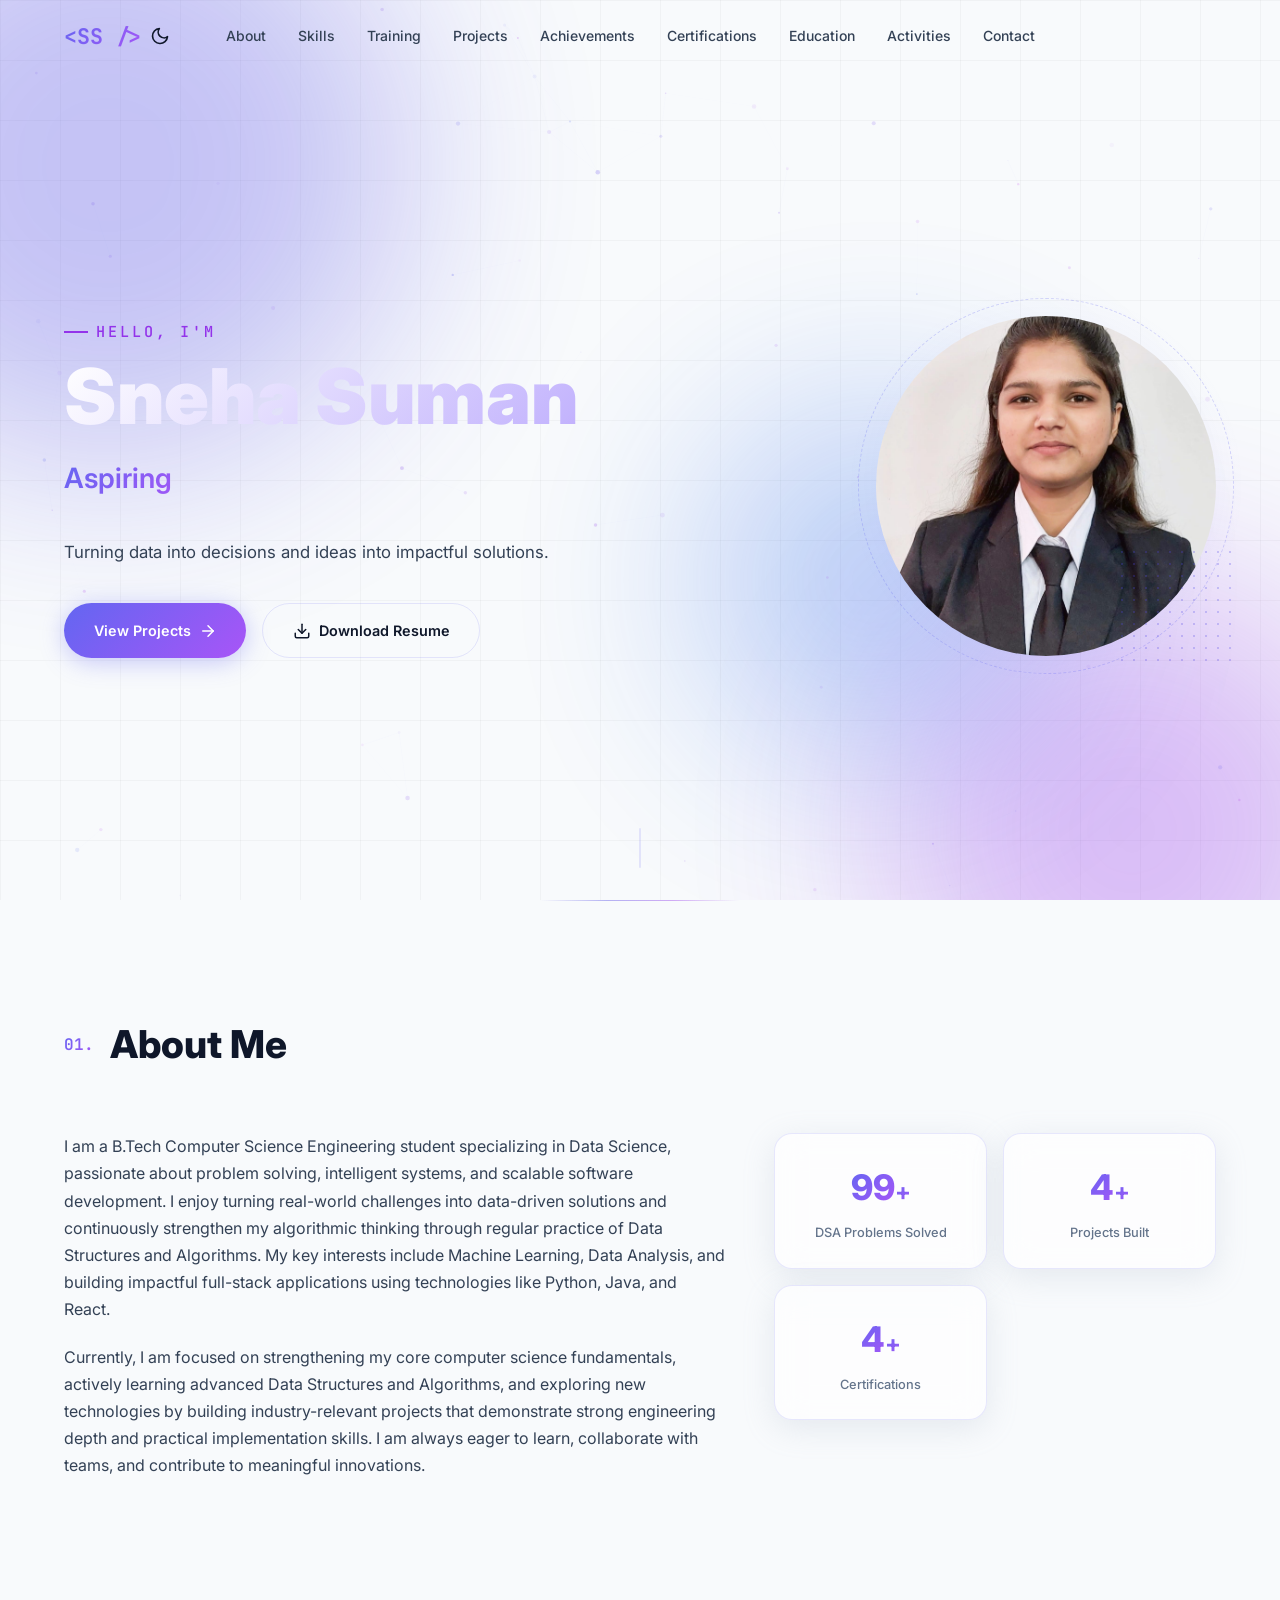
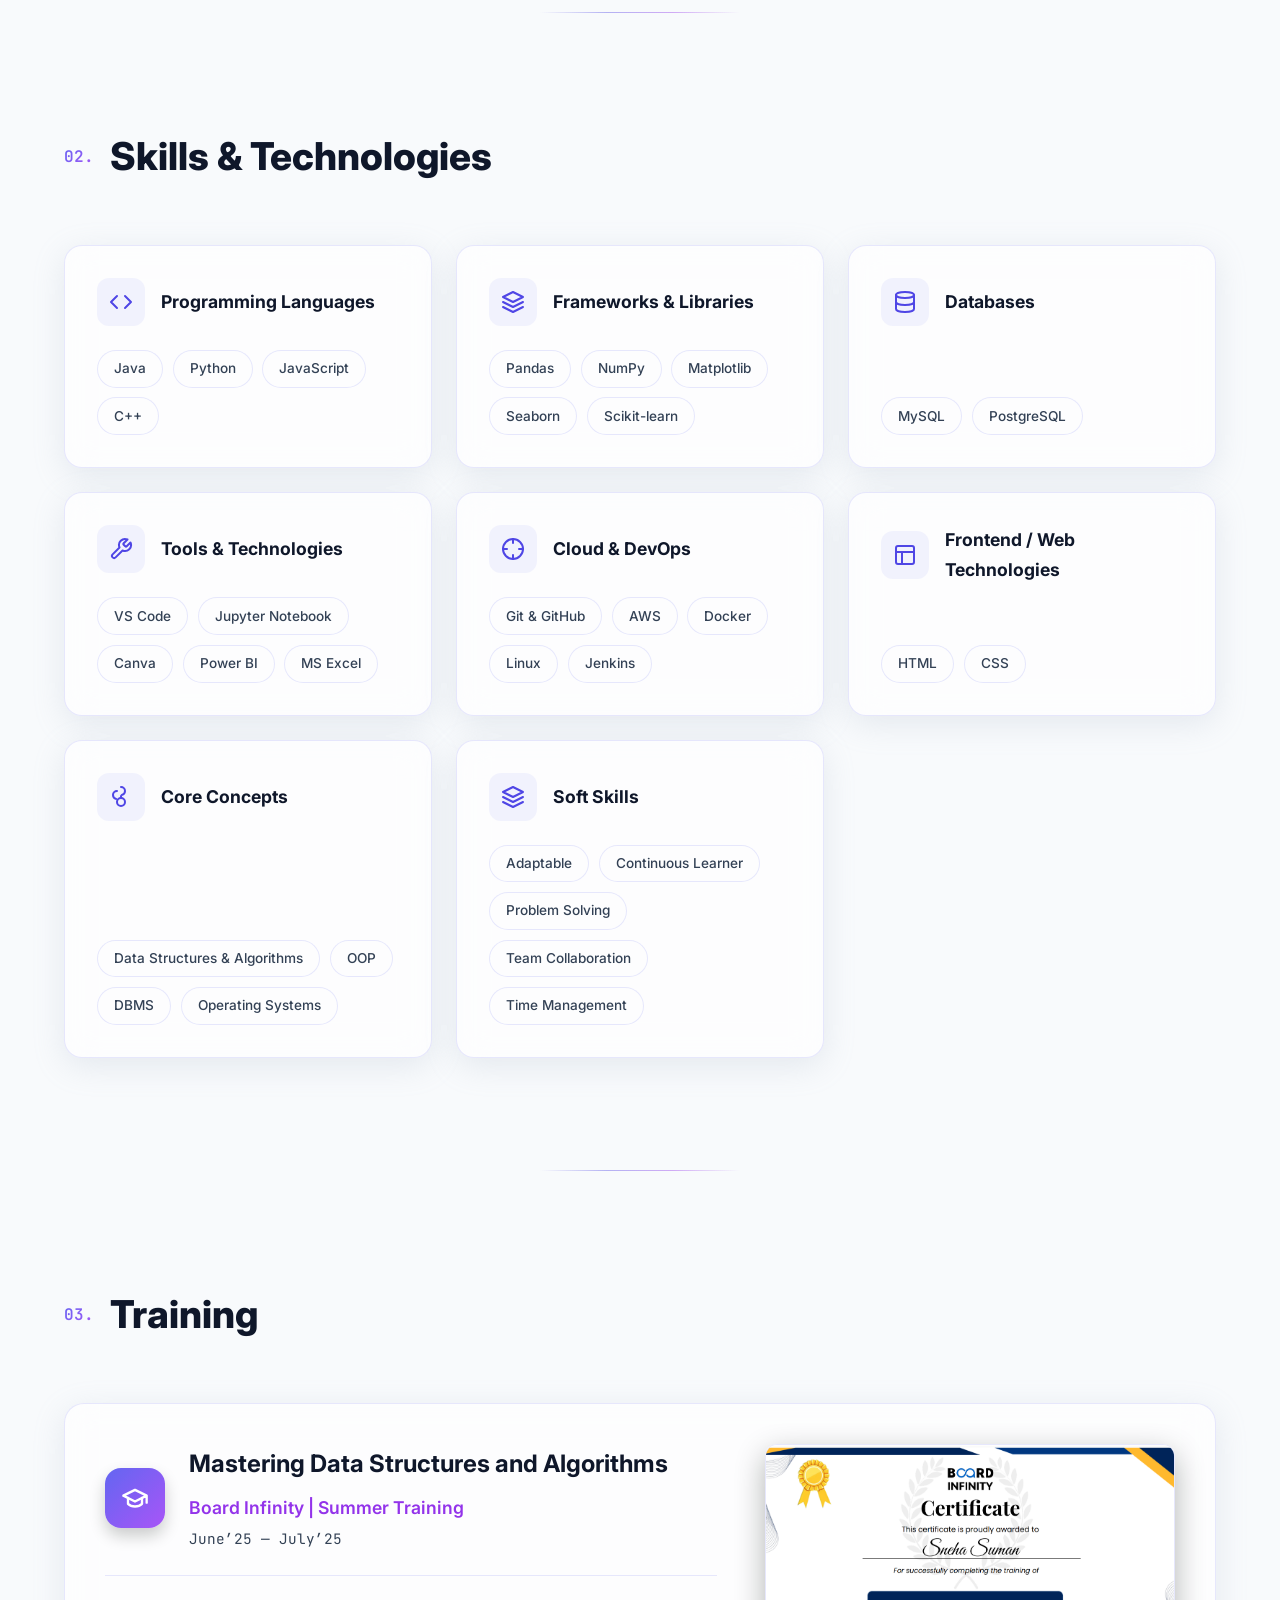
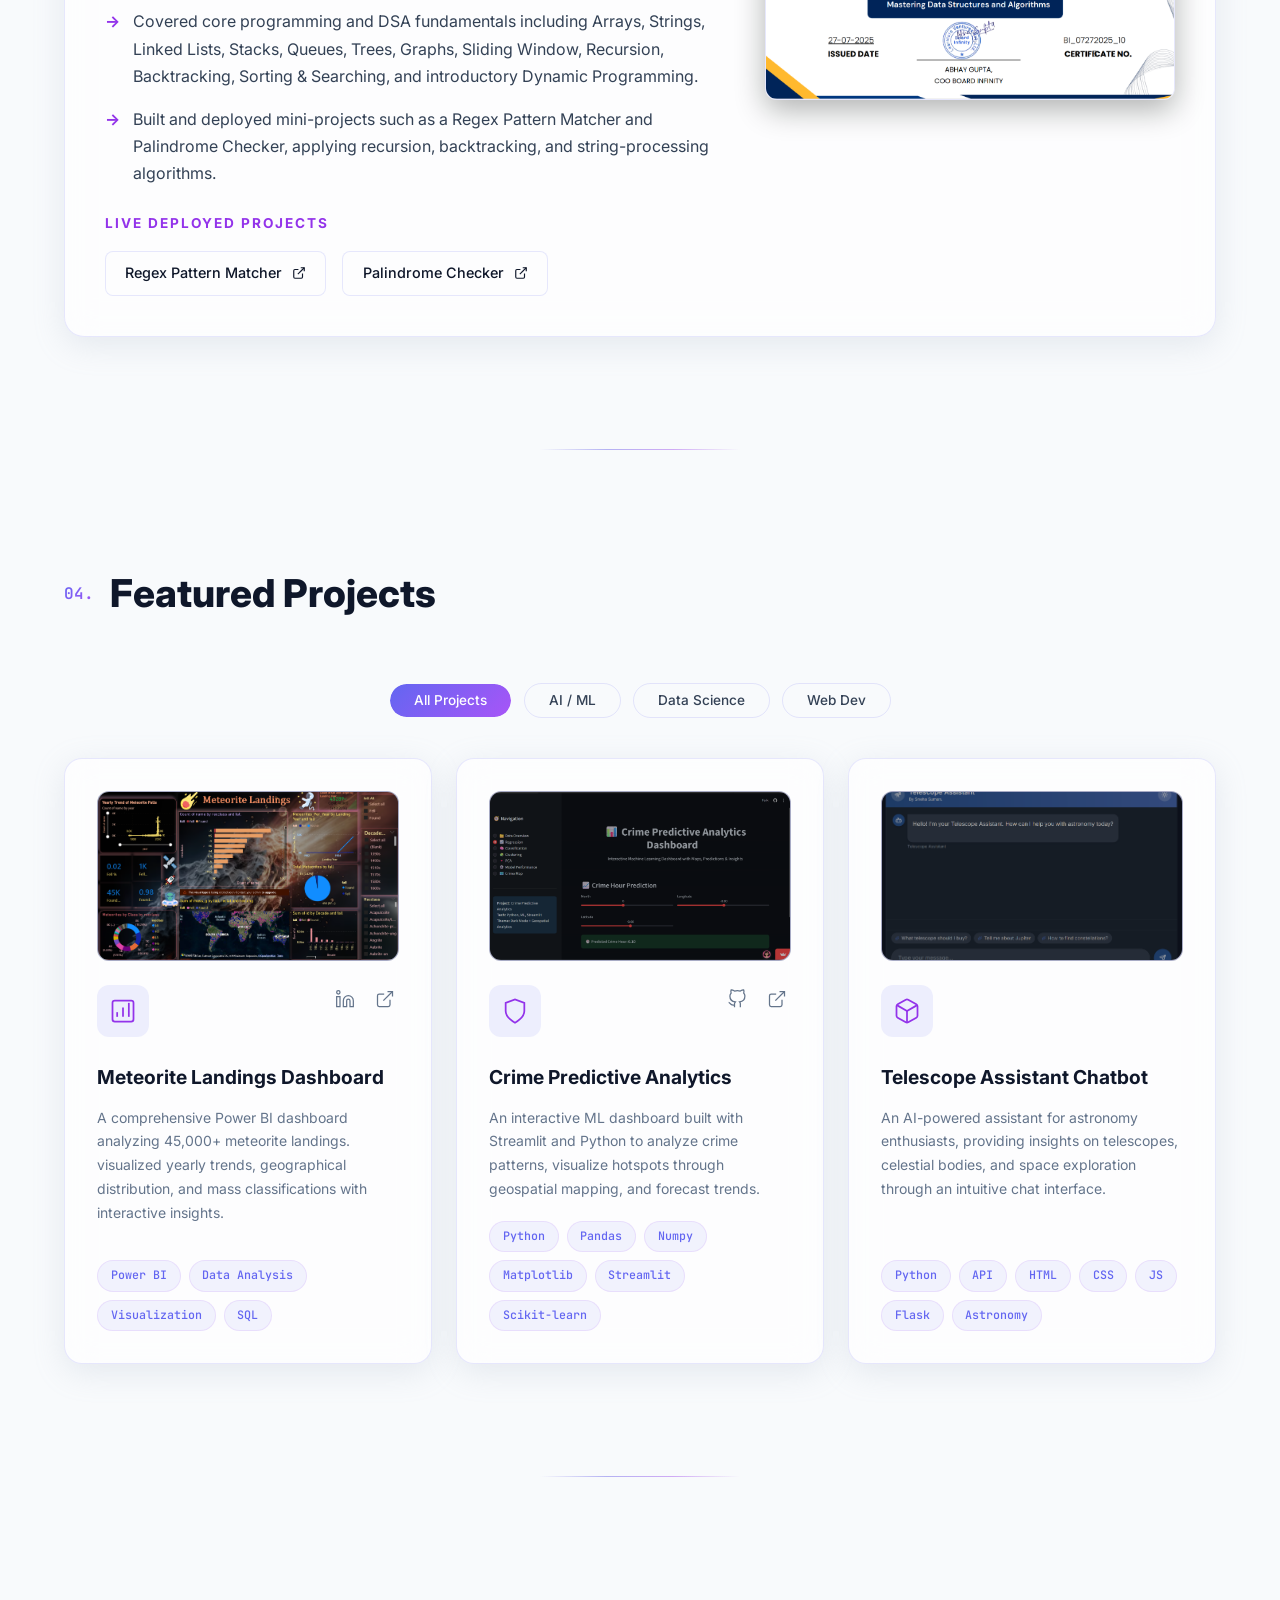
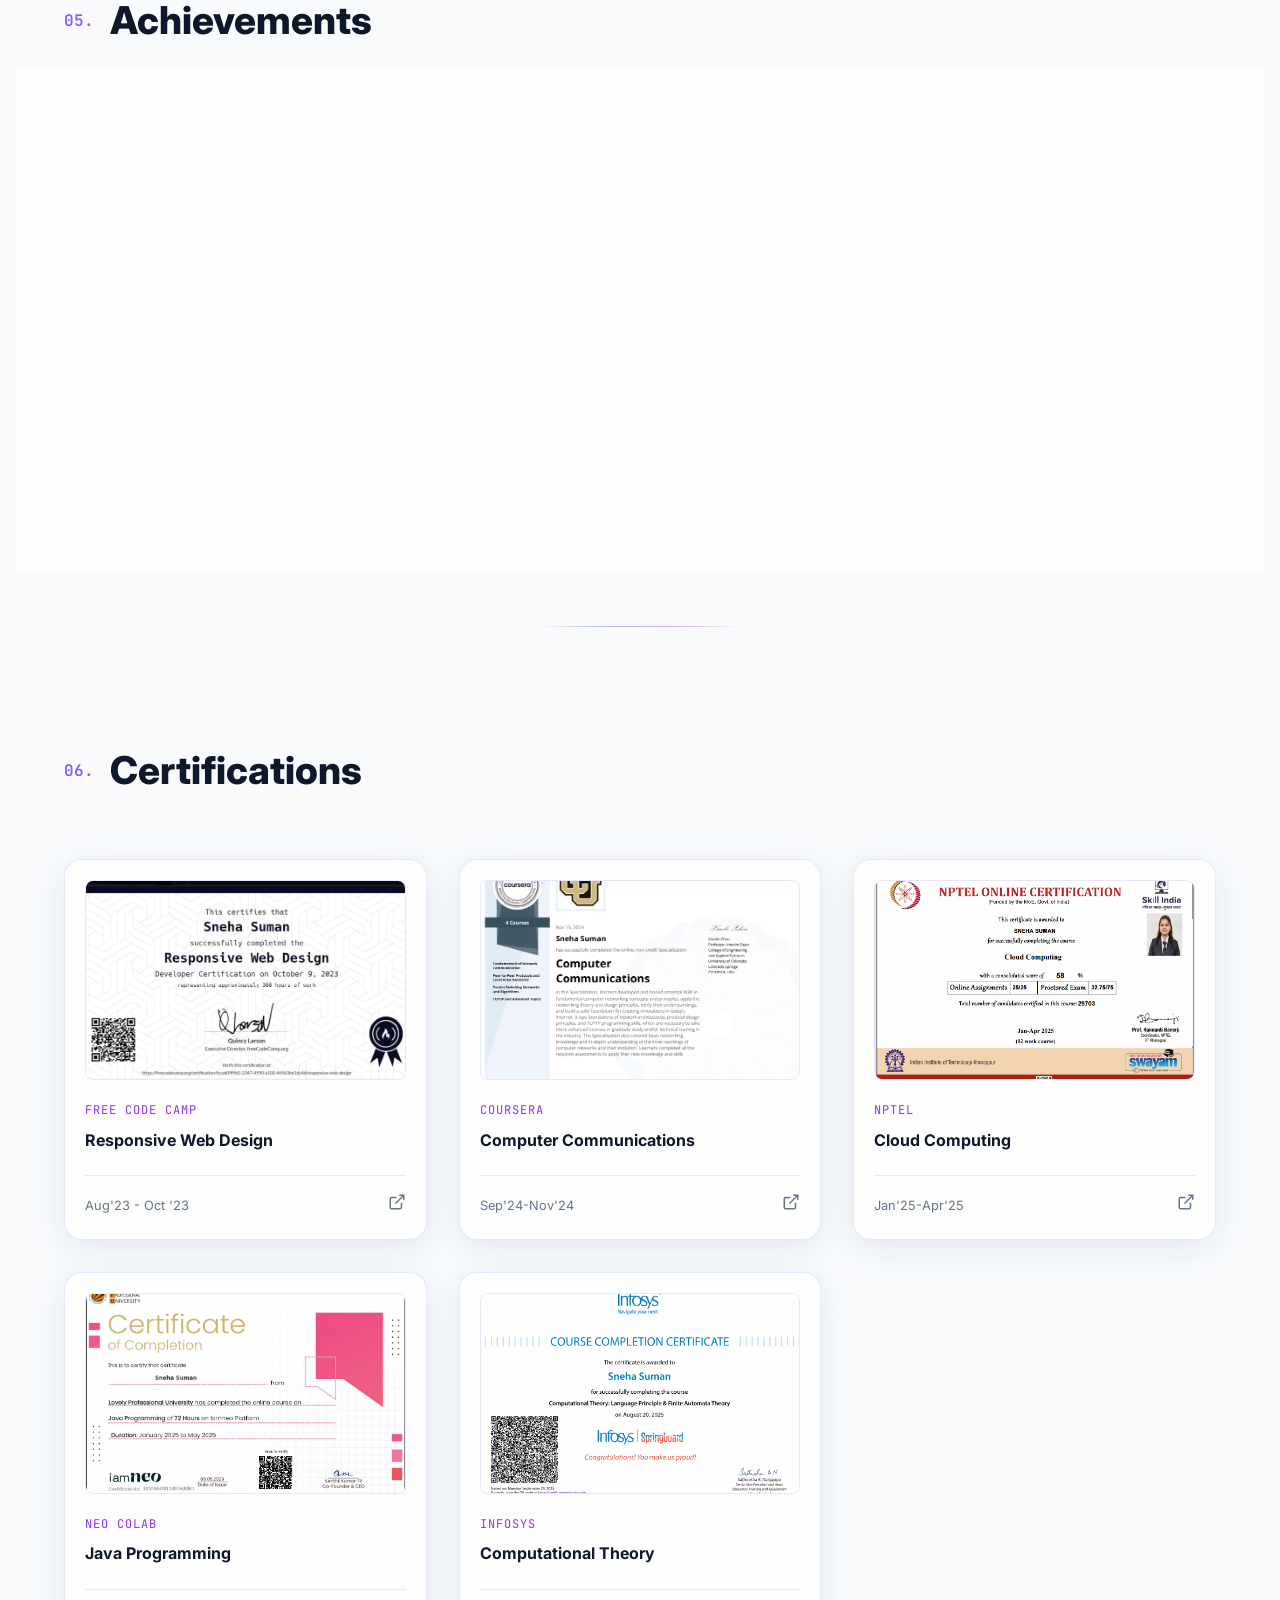
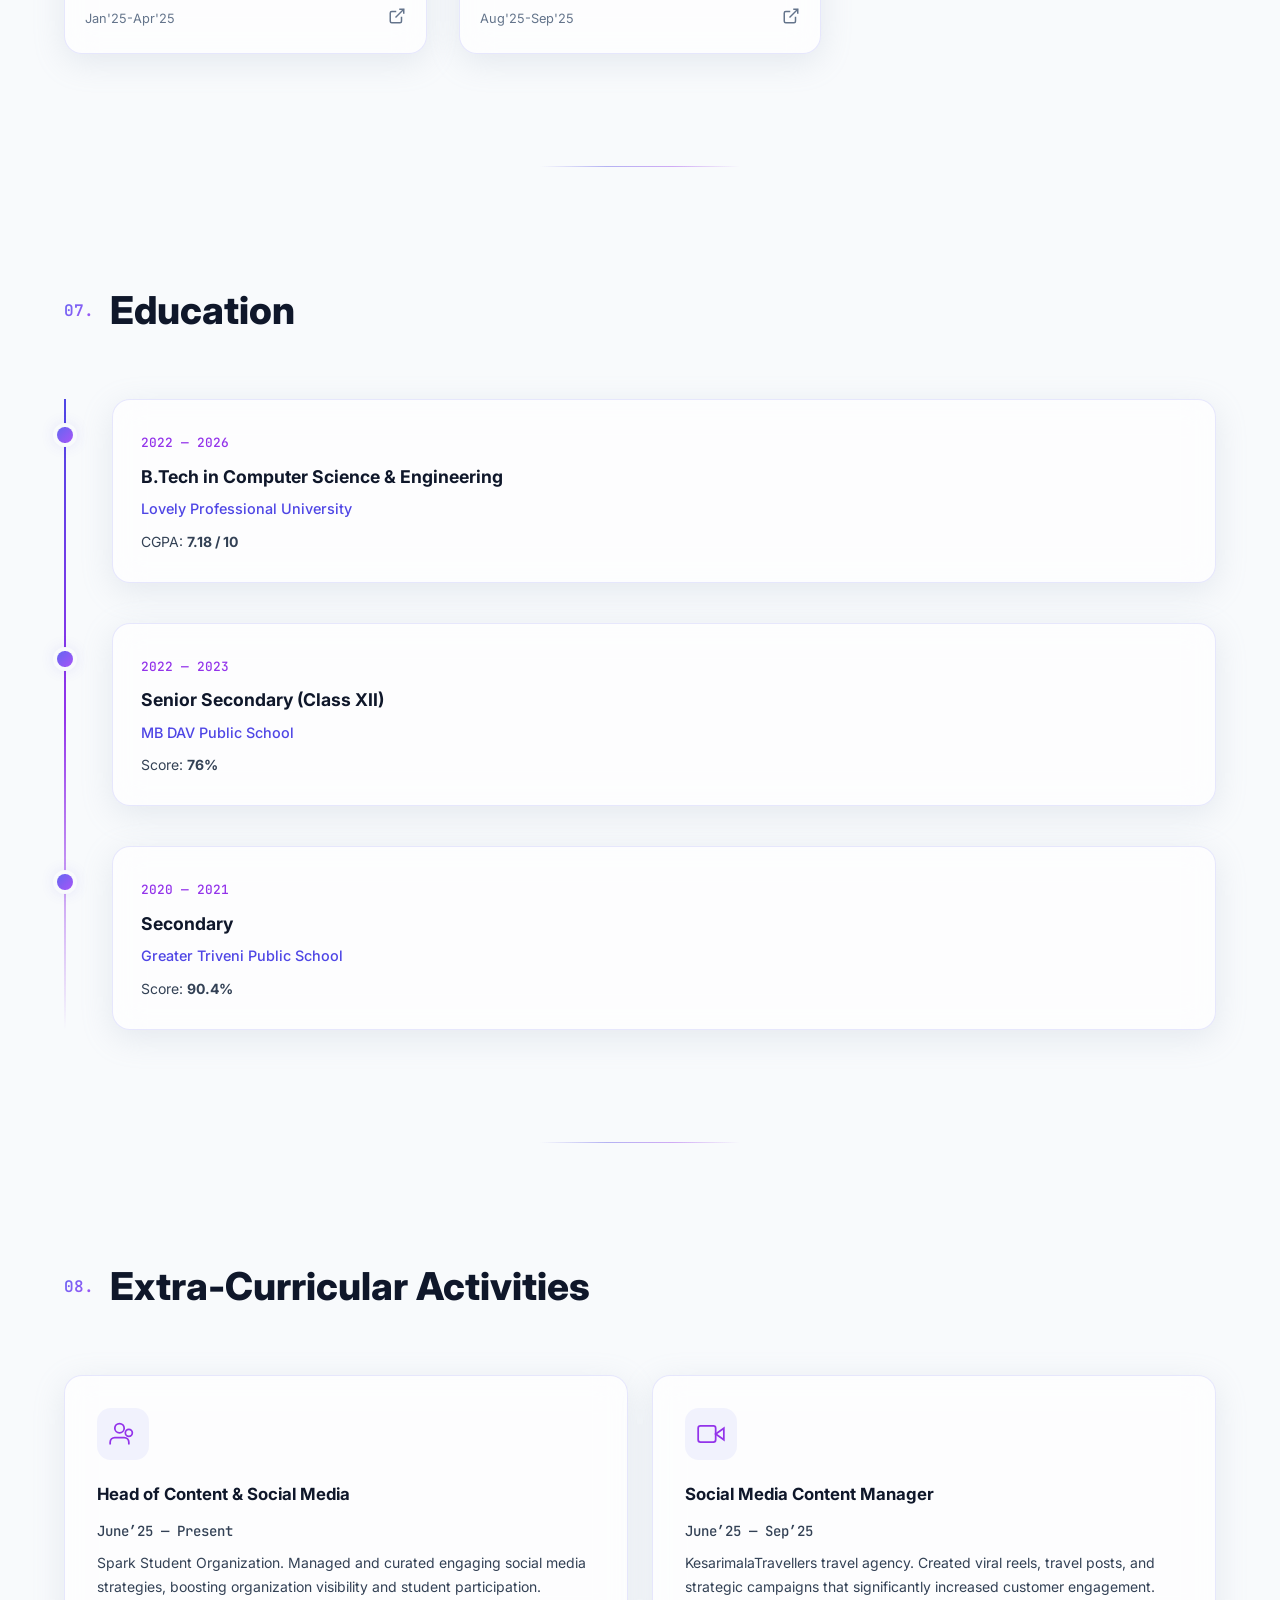
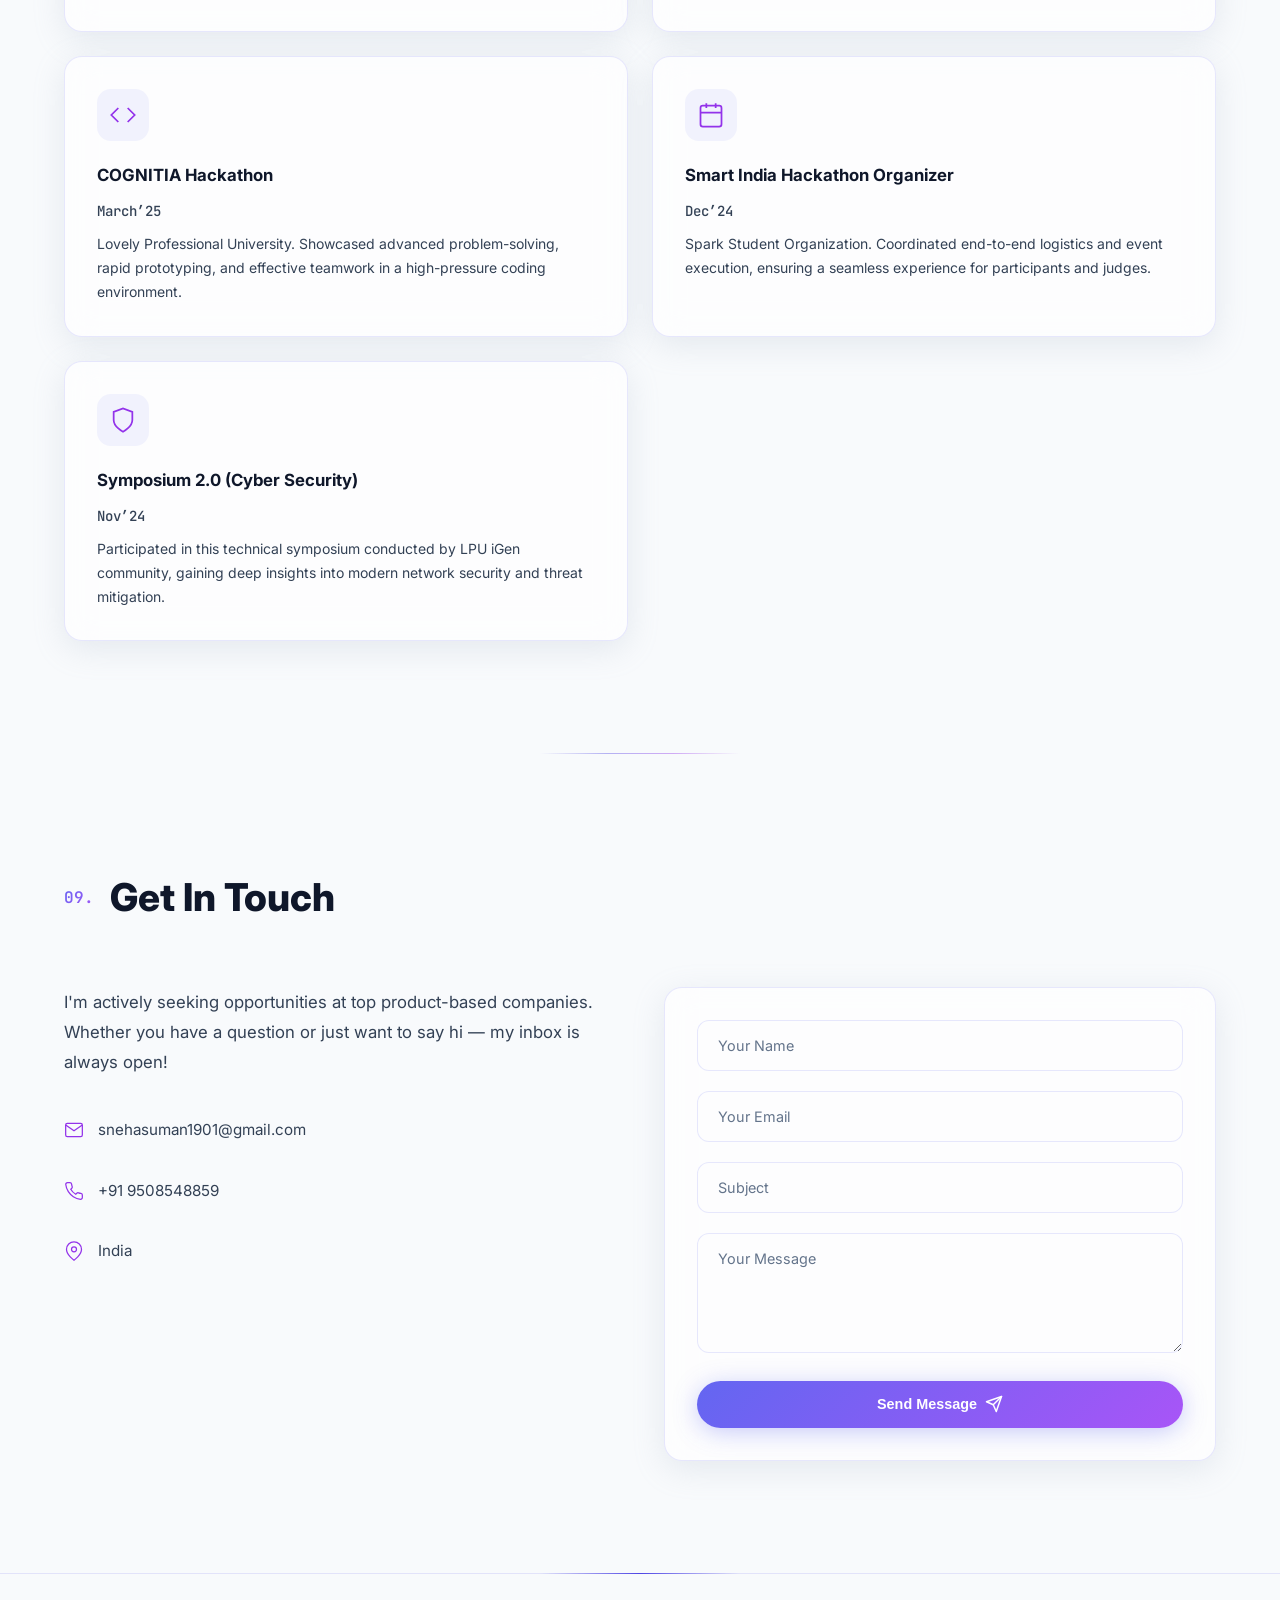
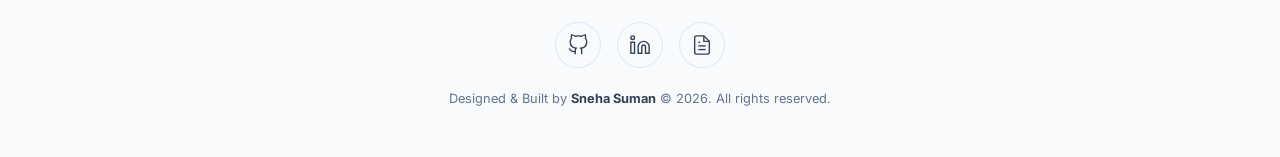
==== index.html @ 9e37c5bd "Portfolio website" ====
<!DOCTYPE html>
<html lang="en">

<head>
    <meta charset="UTF-8" />
    <meta name="viewport" content="width=device-width, initial-scale=1.0" />
    <title>Sneha Suman — Aspiring Data Scientist | Portfolio</title>
    <meta name="description"
        content="Portfolio of Sneha Suman, a B.Tech CSE (Data Science) student specializing in AI/ML, problem-solving, and full-stack development. Explore projects, skills, and achievements." />
    <link rel="preconnect" href="https://fonts.googleapis.com" />
    <link rel="preconnect" href="https://fonts.gstatic.com" crossorigin />
    <link
        href="https://fonts.googleapis.com/css2?family=Inter:wght@300;400;500;600;700;800;900&family=JetBrains+Mono:wght@400;500&display=swap"
        rel="stylesheet" />
    <link rel="stylesheet" href="style.css" />
</head>

<body>
    <!-- Cursor glow (desktop) -->
    <div class="cursor-glow" id="cursorGlow"></div>

    <!-- Particle background -->
    <canvas id="particleCanvas"></canvas>

    <!-- ========== NAVBAR ========== -->
    <nav class="navbar" id="navbar">
        <div class="nav-container">
            <a href="#hero" class="nav-logo magnetic">&lt;SS /&gt;</a>
            <div class="nav-controls">
                <button class="theme-toggle" id="themeToggle" aria-label="Toggle theme">
                    <svg class="sun-icon" width="20" height="20" viewBox="0 0 24 24" fill="none" stroke="currentColor" stroke-width="2" stroke-linecap="round" stroke-linejoin="round"><circle cx="12" cy="12" r="5"/><line x1="12" y1="1" x2="12" y2="3"/><line x1="12" y1="21" x2="12" y2="23"/><line x1="4.22" y1="4.22" x2="5.64" y2="5.64"/><line x1="18.36" y1="18.36" x2="19.78" y2="19.78"/><line x1="1" y1="12" x2="3" y2="12"/><line x1="21" y1="12" x2="23" y2="12"/><line x1="4.22" y1="19.78" x2="5.64" y2="18.36"/><line x1="18.36" y1="5.64" x2="19.78" y2="4.22"/></svg>
                    <svg class="moon-icon" width="20" height="20" viewBox="0 0 24 24" fill="none" stroke="currentColor" stroke-width="2" stroke-linecap="round" stroke-linejoin="round" style="display: none;"><path d="M21 12.79A9 9 0 1 1 11.21 3 7 7 0 0 0 21 12.79z"/></svg>
                </button>
                <button class="nav-toggle" id="navToggle" aria-label="Toggle navigation">
                    <span></span><span></span><span></span>
                </button>
            </div>
            <ul class="nav-links" id="navLinks">
                <li><a href="#about">About</a></li>
                <li><a href="#skills">Skills</a></li>
                <li><a href="#training">Training</a></li>
                <li><a href="#projects">Projects</a></li>
                <li><a href="#achievements">Achievements</a></li>
                <li><a href="#certifications">Certifications</a></li>
                <li><a href="#education">Education</a></li>
                <li><a href="#extracurricular">Activities</a></li>
                <li><a href="#contact">Contact</a></li>
            </ul>
        </div>
    </nav>

    <!-- ========== HERO ========== -->
    <section class="hero" id="hero">
        <div class="hero-bg-orbs">
            <div class="orb orb-1"></div>
            <div class="orb orb-2"></div>
            <div class="orb orb-3"></div>
        </div>
        <div class="hero-container">
            <div class="hero-content">
                <p class="hero-greeting animate-on-scroll">Hello, I'm</p>
                <h1 class="hero-name animate-on-scroll">Sneha Suman</h1>
                <p class="hero-role animate-on-scroll" id="heroRole">Aspiring Data Scientist</p>
                <p class="hero-intro animate-on-scroll">
                    Turning data into decisions and ideas into impactful solutions.
                </p>
                <div class="hero-cta animate-on-scroll">
                    <a href="#projects" class="btn btn-primary magnetic">
                        <span>View Projects</span>
                        <svg width="18" height="18" viewBox="0 0 24 24" fill="none" stroke="currentColor"
                            stroke-width="2" stroke-linecap="round" stroke-linejoin="round">
                            <path d="M5 12h14" />
                            <path d="m12 5 7 7-7 7" />
                        </svg>
                    </a>
                    <a href="#" class="btn btn-outline magnetic" id="downloadResume">
                        <svg width="18" height="18" viewBox="0 0 24 24" fill="none" stroke="currentColor"
                            stroke-width="2" stroke-linecap="round" stroke-linejoin="round">
                            <path d="M21 15v4a2 2 0 0 1-2 2H5a2 2 0 0 1-2-2v-4" />
                            <polyline points="7 10 12 15 17 10" />
                            <line x1="12" y1="15" x2="12" y2="3" />
                        </svg>
                        <span>Download Resume</span>
                    </a>
                </div>
            </div>
            <div class="hero-image animate-on-scroll">
                <div class="hero-image-wrapper">
                    <img src="WhatsApp Image 2026-02-02 at 10.23.17 AM.jpeg" alt="Sneha Suman" />
                    <div class="hero-image-ring"></div>
                </div>
                <div class="hero-image-ring-outer"></div>
                <div class="hero-image-dots"></div>
            </div>
        </div>
        <div class="scroll-indicator">
            <div class="scroll-line"></div>
        </div>
    </section>

    <!-- ========== ABOUT ========== -->
    <section class="section" id="about">
        <div class="container">
            <h2 class="section-title animate-on-scroll">
                <span class="section-number">01.</span> About Me
            </h2>
            <div class="about-content">
                <div class="about-text animate-on-scroll slide-left">
                    <p>
                        I am a B.Tech Computer Science Engineering student specializing in Data Science, passionate about problem solving, intelligent systems, and scalable software development. I enjoy turning real-world challenges into data-driven solutions and continuously strengthen my algorithmic thinking through regular practice of Data Structures and Algorithms. My key interests include Machine Learning, Data Analysis, and building impactful full-stack applications using technologies like Python, Java, and React.
                    </p>
                    <p>
                        Currently, I am focused on strengthening my core computer science fundamentals, actively learning advanced Data Structures and Algorithms, and exploring new technologies by building industry-relevant projects that demonstrate strong engineering depth and practical implementation skills. I am always eager to learn, collaborate with teams, and contribute to meaningful innovations.
                    </p>
                </div>
                <div class="about-stats animate-on-scroll slide-right">
                    <div class="stat-card glass-card">
                        <span class="stat-number" data-count="100">0</span><span class="stat-suffix">+</span>
                        <span class="stat-label">DSA Problems Solved</span>
                    </div>
                    <div class="stat-card glass-card">
                        <span class="stat-number" data-count="5">0</span><span class="stat-suffix">+</span>
                        <span class="stat-label">Projects Built</span>
                    </div>
                    <div class="stat-card glass-card">
                        <span class="stat-number" data-count="5">0</span><span class="stat-suffix">+</span>
                        <span class="stat-label">Certifications</span>
                    </div>
                </div>
            </div>
        </div>
    </section>

    <!-- ========== SKILLS ========== -->
    <section class="section" id="skills">
        <div class="container">
            <h2 class="section-title animate-on-scroll">
                <span class="section-number">02.</span> Skills & Technologies
            </h2>
            <div class="skills-grid">
                <!-- Programming Languages -->
                <div class="skill-category-card glass-card animate-on-scroll">
                    <div class="skill-category-header">
                        <div class="skill-category-icon">
                            <svg width="24" height="24" viewBox="0 0 24 24" fill="none" stroke="currentColor" stroke-width="2" stroke-linecap="round" stroke-linejoin="round">
                                <polyline points="16 18 22 12 16 6"></polyline>
                                <polyline points="8 6 2 12 8 18"></polyline>
                            </svg>
                        </div>
                        <h3>Programming Languages</h3>
                    </div>
                    <div class="skill-tags">
                        <span class="skill-tag">Java</span>
                        <span class="skill-tag">Python</span>
                        <span class="skill-tag">JavaScript</span>
                        <span class="skill-tag">C++</span>
                        
                    </div>
                </div>

                <!-- Frameworks / Libraries -->
                <div class="skill-category-card glass-card animate-on-scroll">
                    <div class="skill-category-header">
                        <div class="skill-category-icon">
                            <svg width="24" height="24" viewBox="0 0 24 24" fill="none" stroke="currentColor" stroke-width="2" stroke-linecap="round" stroke-linejoin="round">
                                <polygon points="12 2 2 7 12 12 22 7 12 2"></polygon>
                                <polyline points="2 17 12 22 22 17"></polyline>
                                <polyline points="2 12 12 17 22 12"></polyline>
                            </svg>
                        </div>
                        <h3>Frameworks & Libraries</h3>
                    </div>
                    <div class="skill-tags">
                        <span class="skill-tag">Pandas</span>
                        <span class="skill-tag">NumPy</span>
                        <span class="skill-tag">Matplotlib</span>
                        <span class="skill-tag">Seaborn</span>
                        <span class="skill-tag">Scikit-learn</span>
                    </div>
                </div>

                <!-- Databases -->
                <div class="skill-category-card glass-card animate-on-scroll">
                    <div class="skill-category-header">
                        <div class="skill-category-icon">
                            <svg width="24" height="24" viewBox="0 0 24 24" fill="none" stroke="currentColor" stroke-width="2" stroke-linecap="round" stroke-linejoin="round">
                                <ellipse cx="12" cy="5" rx="9" ry="3"></ellipse>
                                <path d="M21 12c0 1.66-4.03 3-9 3s-9-1.34-9-3"></path>
                                <path d="M3 5v14c0 1.66 4.03 3 9 3s9-1.34 9-3V5"></path>
                            </svg>
                        </div>
                        <h3>Databases</h3>
                    </div>
                    <div class="skill-tags">
                        <span class="skill-tag">MySQL</span>
                        <span class="skill-tag">PostgreSQL</span>
                    </div>
                </div>

                <!-- Tools & Technologies -->
                <div class="skill-category-card glass-card animate-on-scroll">
                    <div class="skill-category-header">
                        <div class="skill-category-icon">
                            <svg width="24" height="24" viewBox="0 0 24 24" fill="none" stroke="currentColor" stroke-width="2" stroke-linecap="round" stroke-linejoin="round">
                                <path d="M14.7 6.3a1 1 0 0 0 0 1.4l1.6 1.6a1 1 0 0 0 1.4 0l3.77-3.77a6 6 0 0 1-7.94 7.94l-6.91 6.91a2.12 2.12 0 0 1-3-3l6.91-6.91a6 6 0 0 1 7.94-7.94l-3.76 3.76z"></path>
                            </svg>
                        </div>
                        <h3>Tools & Technologies</h3>
                    </div>
                    <div class="skill-tags">
                        <span class="skill-tag">VS Code</span>
                        <span class="skill-tag">Jupyter Notebook</span>
                        <span class="skill-tag">Canva</span>
                        <span class="skill-tag">Power BI</span>
                        <span class="skill-tag">MS Excel</span>
                    </div>
                </div>

                <!-- Cloud & DevOps -->
                <div class="skill-category-card glass-card animate-on-scroll">
                    <div class="skill-category-header">
                        <div class="skill-category-icon">
                            <svg width="24" height="24" viewBox="0 0 24 24" fill="none" stroke="currentColor" stroke-width="2" stroke-linecap="round" stroke-linejoin="round">
                                <circle cx="12" cy="12" r="10"></circle>
                                <line x1="22" y1="12" x2="18" y2="12"></line>
                                <line x1="6" y1="12" x2="2" y2="12"></line>
                                <line x1="12" y1="6" x2="12" y2="2"></line>
                                <line x1="12" y1="22" x2="12" y2="18"></line>
                            </svg>
                        </div>
                        <h3>Cloud & DevOps</h3>
                    </div>
                    <div class="skill-tags">
                        <span class="skill-tag">Git & GitHub</span>
                        <span class="skill-tag">AWS</span>
                        <span class="skill-tag">Docker</span>
                        <span class="skill-tag">Linux</span>
                        <span class="skill-tag">Jenkins</span>
                    </div>
                </div>

                <!-- Frontend / Web Technologies -->
                <div class="skill-category-card glass-card animate-on-scroll">
                    <div class="skill-category-header">
                        <div class="skill-category-icon">
                            <svg width="24" height="24" viewBox="0 0 24 24" fill="none" stroke="currentColor" stroke-width="2" stroke-linecap="round" stroke-linejoin="round">
                                <rect x="3" y="3" width="18" height="18" rx="2" ry="2"></rect>
                                <line x1="3" y1="9" x2="21" y2="9"></line>
                                <line x1="9" y1="21" x2="9" y2="9"></line>
                            </svg>
                        </div>
                        <h3>Frontend / Web Technologies</h3>
                    </div>
                    <div class="skill-tags">
                        <span class="skill-tag">HTML</span>
                        <span class="skill-tag">CSS</span>
                    </div>
                </div>

                <!-- Core Concepts -->
                <div class="skill-category-card glass-card animate-on-scroll">
                    <div class="skill-category-header">
                        <div class="skill-category-icon">
                            <svg width="24" height="24" viewBox="0 0 24 24" fill="none" stroke="currentColor" stroke-width="2" stroke-linecap="round" stroke-linejoin="round">
                                <path d="M12 2a4 4 0 0 1 4 4c0 1.95-1.4 3.58-3.25 3.93"></path>
                                <path d="M8 6a4 4 0 0 0-4 4c0 1.95 1.4 3.58 3.25 3.93"></path>
                                <circle cx="12" cy="17" r="4"></circle>
                                <path d="M12 13v-2"></path>
                            </svg>
                        </div>
                        <h3>Core Concepts</h3>
                    </div>
                    <div class="skill-tags">
                        <span class="skill-tag">Data Structures & Algorithms</span>
                        <span class="skill-tag">OOP</span>
                        <span class="skill-tag">DBMS</span>
                        <span class="skill-tag">Operating Systems</span>
                    </div>
                </div>
                <!--Soft Skills-->
                <!-- Frameworks / Libraries -->
                <div class="skill-category-card glass-card animate-on-scroll">
                    <div class="skill-category-header">
                        <div class="skill-category-icon">
                            <svg width="24" height="24" viewBox="0 0 24 24" fill="none" stroke="currentColor" stroke-width="2" stroke-linecap="round" stroke-linejoin="round">
                                <polygon points="12 2 2 7 12 12 22 7 12 2"></polygon>
                                <polyline points="2 17 12 22 22 17"></polyline>
                                <polyline points="2 12 12 17 22 12"></polyline>
                            </svg>
                        </div>
                        <h3>Soft Skills</h3>
                    </div>
                    <div class="skill-tags">
                        <span class="skill-tag">Adaptable</span>
                        <span class="skill-tag">Continuous Learner</span>
                        <span class="skill-tag">Problem Solving</span>
                        <span class="skill-tag">Team Collaboration</span>
                        <span class="skill-tag">Time Management</span>
                    </div>
                </div>
            </div>
        </div>

    </section>

    <!-- ========== TRAINING ========== -->
    <section class="section" id="training">
        <div class="container">
            <h2 class="section-title animate-on-scroll">
                <span class="section-number">03.</span> Training
            </h2>
            <div class="training-card glass-card animate-on-scroll">
                <div class="training-layout">
                    <div class="training-main">
                        <div class="training-header">
                            <div class="training-icon">
                                <svg width="28" height="28" viewBox="0 0 24 24" fill="none" stroke="currentColor" stroke-width="2" stroke-linecap="round" stroke-linejoin="round">
                                    <path d="M22 10v6M2 10l10-5 10 5-10 5z"></path>
                                    <path d="M6 12v5c3 3 9 3 12 0v-5"></path>
                                </svg>
                            </div>
                            <div class="training-info">
                                <h3>Mastering Data Structures and Algorithms</h3>
                                <p class="training-platform">Board Infinity | Summer Training</p>
                                <p class="training-date">June’25 — July’25</p>
                            </div>
                        </div>
                        <div class="training-content">
                            <ul class="training-bullets">
                                <li>Covered core programming and DSA fundamentals including Arrays, Strings, Linked Lists, Stacks, Queues, Trees, Graphs, Sliding Window, Recursion, Backtracking, Sorting & Searching, and introductory Dynamic Programming.</li>
                            
                                <!--<li>Strengthened competitive programming and interview readiness through regular coding exercises, live problem walkthroughs, and structured assessments.</li> -->
                                <li>Built and deployed mini-projects such as a Regex Pattern Matcher and Palindrome Checker, applying recursion, backtracking, and string-processing algorithms.</li>
                            </ul>
                            <div class="training-deployed-projects luxe-margin-top">
                                <h4 class="luxe-subhead">Live Deployed Projects</h4>
                                <div class="luxe-project-links">
                                    <a href="https://snehasuman019.github.io/Regex-Pattern-Matcher/" target="_blank" class="luxe-link">
                                        Regex Pattern Matcher
                                        <svg width="14" height="14" viewBox="0 0 24 24" fill="none" stroke="currentColor" stroke-width="2"><path d="M18 13v6a2 2 0 0 1-2 2H5a2 2 0 0 1-2-2V8a2 2 0 0 1 2-2h6"></path><polyline points="15 3 21 3 21 9"></polyline><line x1="10" y1="14" x2="21" y2="3"></line></svg>
                                    </a>
                                    <a href="https://snehasuman019.github.io/Palindrome-Checker/" target="_blank" class="luxe-link">
                                        Palindrome Checker
                                        <svg width="14" height="14" viewBox="0 0 24 24" fill="none" stroke="currentColor" stroke-width="2"><path d="M18 13v6a2 2 0 0 1-2 2H5a2 2 0 0 1-2-2V8a2 2 0 0 1 2-2h6"></path><polyline points="15 3 21 3 21 9"></polyline><line x1="10" y1="14" x2="21" y2="3"></line></svg>
                                    </a>
                                </div>
                            </div>
                        </div>
                    </div>
                    <div class="training-certificate-preview">
                        <img src="img/Screenshot 2025-08-15 222847.png" alt="Board Infinity Training Certificate" class="training-cert-img">
                        <div class="cert-shine"></div>
                    </div>
                </div>
            </div>
        </div>
    </section>

    <!-- ========== PROJECTS ========== -->
    <section class="section" id="projects">
        <div class="container">
            <h2 class="section-title animate-on-scroll">
                <span class="section-number">04.</span> Featured Projects
            </h2>

            <!-- Filter Buttons -->
            <div class="project-filters animate-on-scroll">
                <button class="filter-btn active" data-filter="all"><span>All Projects</span></button>
                <button class="filter-btn" data-filter="ai-ml"><span>AI / ML</span></button>
                <button class="filter-btn" data-filter="data"><span>Data Science</span></button>
                <button class="filter-btn" data-filter="web"><span>Web Dev</span></button>
            </div>

            <div class="projects-grid" id="projectsGrid">
                <!-- Project 1: Meteorite Landings Dashboard -->
                <div class="project-card glass-card animate-on-scroll" data-category="data">
                    <div class="project-visual-container">
                        <div class="project-glow glow-data"></div>
                        <img src="img/Screenshot 2026-03-18 213632.png" alt="Meteorite Landings Dashboard" class="project-visual-img">
                    </div>
                    <div class="project-header">
                        <div class="project-icon">
                            <svg width="28" height="28" viewBox="0 0 24 24" fill="none" stroke="currentColor" stroke-width="1.5"><rect x="3" y="3" width="18" height="18" rx="2"/><path d="M7 17V13"/><path d="M12 17V9"/><path d="M17 17V5"/></svg>
                        </div>
                        <div class="project-links">
                            <a href="https://www.linkedin.com/posts/snehab2a_dataanalysis-powerbi-datavisualization-activity-7404591449050140672-28ok?utm_source=share&utm_medium=member_desktop&rcm=ACoAAEbA_ZIBvFx4QYtX7Pkgg5ZzjBLDevy2GNQ" class="project-link magnetic" title="LinkedIn Project"><svg width="20" height="20" viewBox="0 0 24 24" fill="none" stroke="currentColor" stroke-width="1.5"><path d="M16 8a6 6 0 0 1 6 6v7h-4v-7a2 2 0 0 0-2-2 2 2 0 0 0-2 2v7h-4v-7a6 6 0 0 1 6-6zM2 9h4v12H2z"/><circle cx="4" cy="4" r="2"/></svg></a>
                            <a href="https://www.linkedin.com/posts/snehab2a_dataanalysis-powerbi-datavisualization-activity-7404591449050140672-28ok?utm_source=share&utm_medium=member_desktop&rcm=ACoAAEbA_ZIBvFx4QYtX7Pkgg5ZzjBLDevy2GNQ" class="project-link magnetic" title="Live Dashboard"><svg width="20" height="20" viewBox="0 0 24 24" fill="none" stroke="currentColor" stroke-width="1.5"><path d="M18 13v6a2 2 0 0 1-2 2H5a2 2 0 0 1-2-2V8a2 2 0 0 1 2-2h6"/><polyline points="15 3 21 3 21 9"/><line x1="10" y1="14" x2="21" y2="3"/></svg></a>
                        </div>
                    </div>
                    <h3 class="project-title">Meteorite Landings Dashboard</h3>
                    <p class="project-desc">A comprehensive Power BI dashboard analyzing 45,000+ meteorite landings. visualized yearly trends, geographical distribution, and mass classifications with interactive insights.</p>
                    <div class="project-tags">
                        <span>Power BI</span><span>Data Analysis</span><span>Visualization</span><span>SQL</span>
                    </div>
                </div>

                <!-- Project 2: Crime Predictive Analytics -->
                <div class="project-card glass-card animate-on-scroll" data-category="ai-ml">
                    <div class="project-visual-container">
                        <div class="project-glow glow-predict"></div>
                        <img src="img/Screenshot 2026-03-18 214150.png" alt="Crime Predictive Analytics" class="project-visual-img">
                    </div>
                    <div class="project-header">
                        <div class="project-icon">
                            <svg width="28" height="28" viewBox="0 0 24 24" fill="none" stroke="currentColor" stroke-width="1.5"><path d="M12 22s8-4 8-10V5l-8-3-8 3v7c0 6 8 10 8 10z"/></svg>
                        </div>
                        <div class="project-links">
                            <a href="https://github.com/snehasuman019/Crime_Pridictive_Analysis" class="project-link magnetic" title="GitHub"><svg width="20" height="20" viewBox="0 0 24 24" fill="none" stroke="currentColor" stroke-width="1.5"><path d="M9 19c-5 1.5-5-2.5-7-3m14 6v-3.87a3.37 3.37 0 0 0-.94-2.61c3.14-.35 6.44-1.54 6.44-7A5.44 5.44 0 0 0 20 4.77 5.07 5.07 0 0 0 19.91 1S18.73.65 16 2.48a13.38 13.38 0 0 0-7 0C6.27.65 5.09 1 5.09 1A5.07 5.07 0 0 0 5 4.77a5.44 5.44 0 0 0-1.5 3.78c0 5.42 3.3 6.61 6.44 7A3.37 3.37 0 0 0 9 18.13V22"/></svg></a>
                            <a href="https://crimepridictiveanalysis-qjelg5k5ghosk9rrtsaznm.streamlit.app/" class="project-link magnetic" title="Live Demo"><svg width="20" height="20" viewBox="0 0 24 24" fill="none" stroke="currentColor" stroke-width="1.5"><path d="M18 13v6a2 2 0 0 1-2 2H5a2 2 0 0 1-2-2V8a2 2 0 0 1 2-2h6"/><polyline points="15 3 21 3 21 9"/><line x1="10" y1="14" x2="21" y2="3"/></svg></a>
                        </div>
                    </div>
                    <h3 class="project-title">Crime Predictive Analytics</h3>
                    <p class="project-desc">An interactive ML dashboard built with Streamlit and Python to analyze crime patterns, visualize hotspots through geospatial mapping, and forecast trends.</p>
                    <div class="project-tags">
                        <span>Python</span><span>Pandas</span><span>Numpy</span><span>Matplotlib</span><span>Streamlit</span><span>Scikit-learn</span>
                    </div>
                </div>

                <!-- Project 3: Telescope Assistant Chatbot -->
                <div class="project-card glass-card animate-on-scroll" data-category="ai-ml">
                    <div class="project-visual-container">
                        <div class="project-glow glow-predict"></div>
                        <img src="Screenshot 2026-03-18 223555.png" alt="Telescope Assistant Chatbot" class="project-visual-img">
                    </div>
                    <div class="project-header">
                        <div class="project-icon">
                            <svg width="28" height="28" viewBox="0 0 24 24" fill="none" stroke="currentColor" stroke-width="1.5"><path d="M21 16V8a2 2 0 0 0-1-1.73l-7-4a2 2 0 0 0-2 0l-7 4A2 2 0 0 0 3 8v8a2 2 0 0 0 1 1.73l7 4a2 2 0 0 0 2 0l7-4A2 2 0 0 0 21 16z"/><polyline points="3.27 6.96 12 12.01 20.73 6.96"/><line x1="12" y1="22.08" x2="12" y2="12"/></svg>
                        </div>
                        <div class="project-links">
                            <!-- Currently no external link provided -->
                        </div>
                    </div>
                    <h3 class="project-title">Telescope Assistant Chatbot</h3>
                    <p class="project-desc">An AI-powered assistant for astronomy enthusiasts, providing insights on telescopes, celestial bodies, and space exploration through an intuitive chat interface.</p>
                    <div class="project-tags">
                        <span>Python</span><span>API</span><span>HTML</span><span>CSS</span><span>JS</span><span>Flask</span><span>Astronomy</span>
                    </div>
                </div>
            </div>
        </div>
    </section>

    <!-- ========== ACHIEVEMENTS ========== -->
    <section class="section" id="achievements">
        <div class="container">
            <h2 class="section-title animate-on-scroll">
                <span class="section-number">05.</span> Achievements
            </h2>
            <div class="coding-stats-grid">
                <!-- Problems Solved -->
                <div class="achievement-card glass-card animate-on-scroll">
                    <div class="achievement-visual">
                        <img src="img/Screenshot 2026-03-18 203710.png" alt="LeetCode Problems Solved" class="achievement-img">
                    </div>
                    <div class="achievement-info">
                        <h3>Problems Solved</h3>
                        <p class="timeline-detail">124+ Problems Solved across LeetCode & GeeksforGeeks, focusing on Advanced DSA and Algorithmic optimization.</p>
                    </div>
                </div>
                <!-- LeetCode February Badge -->
                <div class="achievement-card glass-card animate-on-scroll">
                    <div class="achievement-visual">
                        <img src="img/Screenshot 2026-03-18 203837.png" alt="LeetCode February Badge" class="achievement-img badge-img">
                    </div>
                    <div class="achievement-info">
                        <h3>LeetCode Feb Badge</h3>
                        <p class="timeline-detail">Successfully completed the February LeetCoding Challenge, demonstrating consistency and problem-solving persistence.</p>
                    </div>
                </div>
                <!-- HackerRank Star Batches -->
                <div class="achievement-card glass-card animate-on-scroll">
                    <div class="achievement-visual">
                        <img src="img/Screenshot 2026-03-18 204023.png" alt="HackerRank Star Batches" class="achievement-img">
                    </div>
                    <div class="achievement-info">
                        <h3>HackerRank Stars</h3>
                        <p class="timeline-detail">Earned multiple gold and silver badges across Java (5-star), Python, and C++ on HackerRank.</p>
                    </div>
                </div>
            </div>
        </div>
    </section>

    <!-- ========== CERTIFICATIONS ========== -->
    <section class="section" id="certifications">
        <div class="container">
            <h2 class="section-title animate-on-scroll">
                <span class="section-number">06.</span> Certifications
            </h2>
            <div class="cert-grid">
                
                 <!-- 2. Responsive Web Design -->
                <div class="cert-card glass-card animate-on-scroll">
                    <div class="cert-image-container">
                        <img src="img/Screenshot 2026-03-19 115313.png" alt="Responsive Web Design Certificate" class="cert-img">
                    </div>
                    <span class="cert-platform">Free Code Camp</span>
                    <h4 class="cert-title">Responsive Web Design</h4>
                    <div class="cert-footer">
                        <span class="cert-year">Aug'23 - Oct '23</span>
                        <a href="#" class="cert-link"><svg width="18" height="18" viewBox="0 0 24 24" fill="none" stroke="currentColor" stroke-width="2"><path d="M18 13v6a2 2 0 0 1-2 2H5a2 2 0 0 1-2-2V8a2 2 0 0 1 2-2h6"></path><polyline points="15 3 21 3 21 9"></polyline><line x1="10" y1="14" x2="21" y2="3"></line></svg></a>
                    </div>
                </div>
                <!-- 2. Coursera Computer Communications (2024) -->
                <div class="cert-card glass-card animate-on-scroll">
                    <div class="cert-image-container">
                        <img src="img/Computer Communications.png" alt="Computer Communications Certificate" class="cert-img">
                    </div>
                    <span class="cert-platform">Coursera</span>
                    <h4 class="cert-title">Computer Communications</h4>
                    <div class="cert-footer">
                        <span class="cert-year">Sep'24-Nov'24</span>
                        <a href="#" class="cert-link"><svg width="18" height="18" viewBox="0 0 24 24" fill="none" stroke="currentColor" stroke-width="2"><path d="M18 13v6a2 2 0 0 1-2 2H5a2 2 0 0 1-2-2V8a2 2 0 0 1 2-2h6"></path><polyline points="15 3 21 3 21 9"></polyline><line x1="10" y1="14" x2="21" y2="3"></line></svg></a>
                    </div>
                </div>
               
                <!-- 5. NPTEL Cloud Computing (2025) -->
                <div class="cert-card glass-card animate-on-scroll">
                    <div class="cert-image-container">
                        <img src="img/Cloud Computing.png" alt="NPTEL Cloud Computing Certificate" class="cert-img">
                    </div>
                    <span class="cert-platform">NPTEL</span>
                    <h4 class="cert-title">Cloud Computing</h4>
                    <div class="cert-footer">
                        <span class="cert-year">Jan'25-Apr'25</span>
                        <a href="#" class="cert-link"><svg width="18" height="18" viewBox="0 0 24 24" fill="none" stroke="currentColor" stroke-width="2"><path d="M18 13v6a2 2 0 0 1-2 2H5a2 2 0 0 1-2-2V8a2 2 0 0 1 2-2h6"></path><polyline points="15 3 21 3 21 9"></polyline><line x1="10" y1="14" x2="21" y2="3"></line></svg></a>
                    </div>
                </div>

                <!-- 6. Neo Colab Java (2025) -->
                <div class="cert-card glass-card animate-on-scroll">
                    <div class="cert-image-container">
                        <img src="img/Java.png" alt="Java Programming Certificate" class="cert-img">
                    </div>
                    <span class="cert-platform">Neo Colab</span>
                    <h4 class="cert-title">Java Programming</h4>
                    <div class="cert-footer">
                        <span class="cert-year">Jan'25-Apr'25</span>
                        <a href="#" class="cert-link"><svg width="18" height="18" viewBox="0 0 24 24" fill="none" stroke="currentColor" stroke-width="2"><path d="M18 13v6a2 2 0 0 1-2 2H5a2 2 0 0 1-2-2V8a2 2 0 0 1 2-2h6"></path><polyline points="15 3 21 3 21 9"></polyline><line x1="10" y1="14" x2="21" y2="3"></line></svg></a>
                    </div>
                </div>

                <!-- 7. Infosys Computational Theory (2025) -->
                <div class="cert-card glass-card animate-on-scroll">
                    <div class="cert-image-container">
                        <img src="img/Screenshot 2025-12-12 204851.png" alt="Computational Theory Certificate" class="cert-img">
                    </div>
                    <span class="cert-platform">Infosys</span>
                    <h4 class="cert-title">Computational Theory</h4>
                    <div class="cert-footer">
                        <span class="cert-year">Aug'25-Sep'25</span>
                        <a href="#" class="cert-link"><svg width="18" height="18" viewBox="0 0 24 24" fill="none" stroke="currentColor" stroke-width="2"><path d="M18 13v6a2 2 0 0 1-2 2H5a2 2 0 0 1-2-2V8a2 2 0 0 1 2-2h6"></path><polyline points="15 3 21 3 21 9"></polyline><line x1="10" y1="14" x2="21" y2="3"></line></svg></a>
                    </div>
                </div>
            </div>
            </div>
        </div>
    </section>

    <!-- ========== EDUCATION ========== -->
    <section class="section" id="education">
        <div class="container">
            <h2 class="section-title animate-on-scroll">
                <span class="section-number">07.</span> Education
            </h2>
            <div class="timeline">
                <div class="timeline-item animate-on-scroll">
                    <div class="timeline-dot"></div>
                    <div class="timeline-content glass-card">
                        <span class="timeline-date">2022 — 2026</span>
                        <h3>B.Tech in Computer Science & Engineering</h3>
                       <!-- <p class="timeline-sub">Specialization in Data Science</p> -->
                        <p class="timeline-sub">Lovely Professional University</p>
                        <p class="timeline-detail">CGPA: <strong>7.18 / 10</strong></p>
                       
                    </div>
                </div>
                <div class="timeline-item animate-on-scroll">
                    <div class="timeline-dot"></div>
                    <div class="timeline-content glass-card">
                        <span class="timeline-date">2022 — 2023</span>
                        <h3>Senior Secondary (Class XII)</h3>
                        <p class="timeline-sub"> MB DAV Public School </p>
                        <p class="timeline-detail">Score: <strong>76%</strong></p>
                    </div>
                </div>
                <div class="timeline-item animate-on-scroll">
                    <div class="timeline-dot"></div>
                    <div class="timeline-content glass-card">
                        <span class="timeline-date">2020 — 2021</span>
                        <h3>Secondary </h3>
                        <p class="timeline-sub">Greater Triveni Public School</p>
                        <p class="timeline-detail">Score: <strong>90.4%</strong></p>
                    </div>
                </div>
            </div>
        </div>
    </section>

    <!-- ========== EXTRA-CURRICULAR ========== -->
    <section class="section" id="extracurricular">
        <div class="container">
            <h2 class="section-title animate-on-scroll">
                <span class="section-number">08.</span> Extra-Curricular Activities
            </h2>
            <div class="extra-grid">
                <div class="extra-card glass-card animate-on-scroll">
                    <div class="extra-icon">
                        <svg width="28" height="28" viewBox="0 0 24 24" fill="none" stroke="currentColor"
                            stroke-width="1.5">
                            <path d="M17 21v-2a4 4 0 0 0-4-4H5a4 4 0 0 0-4 4v2" />
                            <circle cx="9" cy="7" r="4" />
                            <circle cx="17" cy="11" r="3" />
                        </svg>
                    </div>
                    <h3>Head of Content & Social Media</h3>
                    <p class="timeline-date">June’25 — Present</p>
                    <p>Spark Student Organization. Managed and curated engaging social media strategies, boosting organization visibility and student participation.</p>
                </div>
                <div class="extra-card glass-card animate-on-scroll">
                    <div class="extra-icon">
                        <svg width="28" height="28" viewBox="0 0 24 24" fill="none" stroke="currentColor"
                            stroke-width="1.5">
                            <path d="M23 7l-7 5 7 5V7z" />
                            <rect x="1" y="5" width="15" height="14" rx="2" ry="2" />
                        </svg>
                    </div>
                    <h3>Social Media Content Manager</h3>
                    <p class="timeline-date">June’25 — Sep’25</p>
                    <p>KesarimalaTravellers travel agency. Created viral reels, travel posts, and strategic campaigns that significantly increased customer engagement.</p>
                </div>
                <div class="extra-card glass-card animate-on-scroll">
                    <div class="extra-icon">
                        <svg width="28" height="28" viewBox="0 0 24 24" fill="none" stroke="currentColor"
                            stroke-width="1.5">
                            <polyline points="16 18 22 12 16 6" />
                            <polyline points="8 6 2 12 8 18" />
                        </svg>
                    </div>
                    <h3>COGNITIA Hackathon</h3>
                    <p class="timeline-date">March’25</p>
                    <p>Lovely Professional University. Showcased advanced problem-solving, rapid prototyping, and effective teamwork in a high-pressure coding environment.</p>
                </div>
                <div class="extra-card glass-card animate-on-scroll">
                    <div class="extra-icon">
                        <svg width="28" height="28" viewBox="0 0 24 24" fill="none" stroke="currentColor"
                            stroke-width="1.5">
                            <rect x="3" y="4" width="18" height="18" rx="2" ry="2" />
                            <line x1="16" y1="2" x2="16" y2="6" />
                            <line x1="8" y1="2" x2="8" y2="6" />
                            <line x1="3" y1="10" x2="21" y2="10" />
                        </svg>
                    </div>
                    <h3>Smart India Hackathon Organizer</h3>
                    <p class="timeline-date">Dec’24</p>
                    <p>Spark Student Organization. Coordinated end-to-end logistics and event execution, ensuring a seamless experience for participants and judges.</p>
                </div>
                <div class="extra-card glass-card animate-on-scroll">
                    <div class="extra-icon">
                        <svg width="28" height="28" viewBox="0 0 24 24" fill="none" stroke="currentColor"
                            stroke-width="1.5">
                            <path d="M12 22s8-4 8-10V5l-8-3-8 3v7c0 6 8 10 8 10z" />
                        </svg>
                    </div>
                    <h3>Symposium 2.0 (Cyber Security)</h3>
                    <p class="timeline-date">Nov’24</p>
                    <p>Participated in this technical symposium conducted by LPU iGen community, gaining deep insights into modern network security and threat mitigation.</p>
                </div>
            </div>
        </div>
    </section>

    <!-- ========== CONTACT ========== -->
    <section class="section" id="contact">
        <div class="container">
            <h2 class="section-title animate-on-scroll">
                <span class="section-number">09.</span> Get In Touch
            </h2>
            <div class="contact-wrapper">
                <div class="contact-info animate-on-scroll slide-left">
                    <p class="contact-intro">I'm actively seeking opportunities at top product-based companies. Whether
                        you have a question or just want to say hi — my inbox is always open!</p>
                    <div class="contact-details">
                        <div class="contact-item">
                            <svg width="20" height="20" viewBox="0 0 24 24" fill="none" stroke="currentColor"
                                stroke-width="1.5">
                                <path d="M4 4h16c1.1 0 2 .9 2 2v12c0 1.1-.9 2-2 2H4c-1.1 0-2-.9-2-2V6c0-1.1.9-2 2-2z" />
                                <polyline points="22,6 12,13 2,6" />
                            </svg>
                            <span>snehasuman1901@gmail.com</span>
                        </div>
                        <div class="contact-item">
                            <svg width="20" height="20" viewBox="0 0 24 24" fill="none" stroke="currentColor"
                                stroke-width="1.5">
                                <path
                                    d="M22 16.92v3a2 2 0 0 1-2.18 2 19.79 19.79 0 0 1-8.63-3.07 19.5 19.5 0 0 1-6-6A19.79 19.79 0 0 1 2.12 4.18 2 2 0 0 1 4.11 2h3a2 2 0 0 1 2 1.72c.127.96.361 1.903.7 2.81a2 2 0 0 1-.45 2.11L8.09 9.91a16 16 0 0 0 6 6l1.27-1.27a2 2 0 0 1 2.11-.45c.907.339 1.85.573 2.81.7A2 2 0 0 1 22 16.92z" />
                            </svg>
                            <span>+91 9508548859</span>
                        </div>
                        <div class="contact-item">
                            <svg width="20" height="20" viewBox="0 0 24 24" fill="none" stroke="currentColor"
                                stroke-width="1.5">
                                <path d="M21 10c0 7-9 13-9 13s-9-6-9-13a9 9 0 0 1 18 0z" />
                                <circle cx="12" cy="10" r="3" />
                            </svg>
                            <span>India</span>
                        </div>
                    </div>
                </div>
                <form class="contact-form glass-card animate-on-scroll slide-right" id="contactForm">
                    <div class="form-group">
                        <input type="text" id="formName" placeholder="Your Name" required />
                    </div>
                    <div class="form-group">
                        <input type="email" id="formEmail" placeholder="Your Email" required />
                    </div>
                    <div class="form-group">
                        <input type="text" id="formSubject" placeholder="Subject" />
                    </div>
                    <div class="form-group">
                        <textarea id="formMessage" rows="5" placeholder="Your Message" required></textarea>
                    </div>
                    <button type="submit" class="btn btn-primary btn-full" id="submitBtn">
                        <span>Send Message</span>
                        <svg width="18" height="18" viewBox="0 0 24 24" fill="none" stroke="currentColor"
                            stroke-width="2" stroke-linecap="round" stroke-linejoin="round">
                            <line x1="22" y1="2" x2="11" y2="13" />
                            <polygon points="22 2 15 22 11 13 2 9 22 2" />
                        </svg>
                    </button>
                </form>
            </div>
        </div>
    </section>

    <!-- ========== FOOTER ========== -->
    <footer class="footer">
        <div class="container">
            <div class="footer-content">
                <div class="footer-socials">
                    <a href="https://github.com/snehasuman019" class="social-link magnetic" title="GitHub" target="_blank"
                        rel="noopener">
                        <svg width="22" height="22" viewBox="0 0 24 24" fill="none" stroke="currentColor"
                            stroke-width="1.5">
                            <path
                                d="M9 19c-5 1.5-5-2.5-7-3m14 6v-3.87a3.37 3.37 0 0 0-.94-2.61c3.14-.35 6.44-1.54 6.44-7A5.44 5.44 0 0 0 20 4.77 5.07 5.07 0 0 0 19.91 1S18.73.65 16 2.48a13.38 13.38 0 0 0-7 0C6.27.65 5.09 1 5.09 1A5.07 5.07 0 0 0 5 4.77a5.44 5.44 0 0 0-1.5 3.78c0 5.42 3.3 6.61 6.44 7A3.37 3.37 0 0 0 9 18.13V22" />
                        </svg>
                    </a>
                    <a href="www.linkedin.com/in/snehab2a" class="social-link magnetic" title="LinkedIn" target="_blank"
                        rel="noopener">
                        <svg width="22" height="22" viewBox="0 0 24 24" fill="none" stroke="currentColor"
                            stroke-width="1.5">
                            <path d="M16 8a6 6 0 0 1 6 6v7h-4v-7a2 2 0 0 0-2-2 2 2 0 0 0-2 2v7h-4v-7a6 6 0 0 1 6-6z" />
                            <rect x="2" y="9" width="4" height="12" />
                            <circle cx="4" cy="4" r="2" />
                        </svg>
                    </a>
                    <a href="#" class="social-link magnetic" title="Resume" target="_blank" rel="noopener">
                        <svg width="22" height="22" viewBox="0 0 24 24" fill="none" stroke="currentColor"
                            stroke-width="1.5">
                            <path d="M14 2H6a2 2 0 0 0-2 2v16a2 2 0 0 0 2 2h12a2 2 0 0 0 2-2V8z" />
                            <polyline points="14 2 14 8 20 8" />
                            <line x1="16" y1="13" x2="8" y2="13" />
                            <line x1="16" y1="17" x2="8" y2="17" />
                            <polyline points="10 9 9 9 8 9" />
                        </svg>
                    </a>
                </div>
                <p class="footer-copy">
                    Designed & Built by <strong>Sneha Suman</strong> &copy; 2026. All rights reserved.
                </p>
            </div>
        </div>
    </footer>

    <!-- Back to top -->
    <button class="back-to-top" id="backToTop" aria-label="Back to top">
        <svg width="22" height="22" viewBox="0 0 24 24" fill="none" stroke="currentColor" stroke-width="2.5"
            stroke-linecap="round" stroke-linejoin="round">
            <path d="M18 15l-6-6-6 6" />
        </svg>
    </button>

    <script src="script.js"></script>
</body>

</html>
---- style.css ----
/* ===================================================
   SNEHA SUMAN — Premium Portfolio Stylesheet
   Dark theme · Glassmorphism · Glowing gradients
   Micro-animations · Hover effects · Premium feel
   =================================================== */
/* ---------- CSS VARIABLES ---------- */

:root {
    --bg-primary: #060612;
    --bg-secondary: #0c0c24;
    --bg-tertiary: #111133;
    --bg-card: rgba(255, 255, 255, 0.025);
    --bg-card-hover: rgba(255, 255, 255, 0.055);

    --text-primary: #eaeaf5;
    --text-secondary: #a0a0c0;
    --text-muted: #6b6b8a;

    --accent-1: #6366f1;
    --accent-2: #a855f7;
    --accent-3: #3b82f6;
    --accent-4: #818cf8;
    --accent-glow: rgba(99, 102, 241, 0.45);
    --gradient-primary: linear-gradient(135deg, var(--accent-1), var(--accent-2));
    --gradient-secondary: linear-gradient(135deg, var(--accent-3), var(--accent-1));
    --gradient-glow: linear-gradient(135deg, var(--accent-3), var(--accent-1), var(--accent-2));
    --glass-bg: rgba(255, 255, 255, 0.03);
    --glass-border: rgba(255, 255, 255, 0.07);
    --glass-shadow: 0 8px 32px rgba(0, 0, 0, 0.4);
    --nav-height: 72px;
    --container-max: 1400px; /* Increased from 1200px */
    --radius: 18px;
    --radius-sm: 12px;
    --ease: cubic-bezier(0.4, 0, 0.2, 1);
    --ease-bounce: cubic-bezier(0.34, 1.56, 0.64, 1);
    --ease-spring: cubic-bezier(0.22, 0.68, 0, 1.7);
}
/* ---------- LIGHT THEME VARIABLES ---------- */
body.light-mode {
    --bg-primary: #f8fafc;
    --bg-secondary: #f1f5f9;
    --bg-tertiary: #e2e8f0;
    --bg-card: rgba(255, 255, 255, 0.7);
    --bg-card-hover: rgba(255, 255, 255, 0.95);
    --text-primary: #0f172a;
    --text-secondary: #334155;
    --text-muted: #64748b;
    /* Keep accents similar but slightly darker/richer for light mode contrast */
    --accent-1: #4f46e5;
    --accent-2: #9333ea;
    --accent-3: #2563eb;
    --accent-4: #6366f1;
    --accent-glow: rgba(79, 70, 229, 0.25);
    --glass-bg: rgba(255, 255, 255, 0.65);
    --glass-border: rgba(99, 102, 241, 0.15);
    --glass-shadow: 0 8px 32px rgba(148, 163, 184, 0.2);
    --nav-scrolled-bg: rgba(248, 250, 252, 0.88);
}
/* Default dark variables for navbar */
:root {
    --nav-scrolled-bg: rgba(6, 6, 18, 0.88);
}
/* ---------- RESET ---------- */
*,
*::before,
*::after {
    box-sizing: border-box;
    margin: 0;
    padding: 0;
}
html {
    scroll-behavior: smooth;
    scroll-padding-top: var(--nav-height);
    font-size: 16px;
}
body {
    font-family: 'Inter', system-ui, -apple-system, sans-serif;
    background: var(--bg-primary);
    color: var(--text-primary);
    line-height: 1.7;
    overflow-x: hidden;
    -webkit-font-smoothing: antialiased;
}
a {
    color: inherit;
    text-decoration: none;
}
ul {
    list-style: none;
}

img {
    max-width: 100%;
    display: block;
}

::selection {
    background: var(--accent-1);
    color: #fff;
}

/* ---------- UTILITY ---------- */
.container {
    width: 90%;
    max-width: var(--container-max);
    margin: 0 auto;
}

/* ---------- PREMIUM GLASS CARD ---------- */
.glass-card {
    background: var(--glass-bg);
    border: 1px solid var(--glass-border);
    border-radius: var(--radius);
    backdrop-filter: blur(16px);
    -webkit-backdrop-filter: blur(16px);
    box-shadow: var(--glass-shadow);
    position: relative;
    overflow: hidden;
    transition: all 0.45s var(--ease);
}

/* Animated gradient border on hover */
.glass-card::before {
    content: '';
    position: absolute;
    inset: 0;
    border-radius: var(--radius);
    padding: 1px;
    background: linear-gradient(135deg, transparent 30%, var(--accent-1), var(--accent-2), transparent 70%);
    -webkit-mask: linear-gradient(#fff 0 0) content-box, linear-gradient(#fff 0 0);
    mask: linear-gradient(#fff 0 0) content-box, linear-gradient(#fff 0 0);
    -webkit-mask-composite: xor;
    mask-composite: exclude;
    opacity: 0;
    transition: opacity 0.45s var(--ease);
    pointer-events: none;
}

/* Glow effect on hover */
.glass-card::after {
    content: '';
    position: absolute;
    top: -50%;
    left: -50%;
    width: 200%;
    height: 200%;
    background: radial-gradient(circle at var(--mouse-x, 50%) var(--mouse-y, 50%),
            rgba(99, 102, 241, 0.08) 0%,
            transparent 60%);
    opacity: 0;
    transition: opacity 0.45s var(--ease);
    pointer-events: none;
}

.glass-card:hover {
    background: var(--bg-card-hover);
    border-color: rgba(99, 102, 241, 0.3);
    transform: translateY(-6px) scale(1.01);
    box-shadow: 0 12px 40px rgba(0, 0, 0, 0.15),
        0 0 30px rgba(99, 102, 241, 0.12);
}

body:not(.light-mode) .glass-card:hover {
    box-shadow: 0 12px 40px rgba(0, 0, 0, 0.5),
        0 0 30px rgba(99, 102, 241, 0.08);
}

.glass-card:hover::before {
    opacity: 1;
}

.glass-card:hover::after {
    opacity: 1;
}

/* ---------- SCROLL ANIMATIONS ---------- */
.animate-on-scroll {
    opacity: 0;
    transform: translateY(40px);
    transition: opacity 0.8s var(--ease), transform 0.8s var(--ease);
}

.animate-on-scroll.visible {
    opacity: 1;
    transform: translateY(0);
}

/* Slide-in variants */
.animate-on-scroll.slide-left {
    transform: translateX(-60px);
}

.animate-on-scroll.slide-left.visible {
    transform: translateX(0);
}

.animate-on-scroll.slide-right {
    transform: translateX(60px);
}

.animate-on-scroll.slide-right.visible {
    transform: translateX(0);
}

.animate-on-scroll.scale-in {
    transform: scale(0.85);
}

.animate-on-scroll.scale-in.visible {
    transform: scale(1);
}

/* Stagger children */
.animate-on-scroll:nth-child(1) {
    transition-delay: 0s;
}

.animate-on-scroll:nth-child(2) {
    transition-delay: 0.07s;
}

.animate-on-scroll:nth-child(3) {
    transition-delay: 0.14s;
}

.animate-on-scroll:nth-child(4) {
    transition-delay: 0.21s;
}

.animate-on-scroll:nth-child(5) {
    transition-delay: 0.28s;
}

.animate-on-scroll:nth-child(6) {
    transition-delay: 0.35s;
}

.animate-on-scroll:nth-child(7) {
    transition-delay: 0.42s;
}

.animate-on-scroll:nth-child(8) {
    transition-delay: 0.49s;
}

.animate-on-scroll:nth-child(9) {
    transition-delay: 0.56s;
}

/* ---------- PARTICLE CANVAS ---------- */
#particleCanvas {
    position: fixed;
    top: 0;
    left: 0;
    width: 100%;
    height: 100%;
    pointer-events: none;
    z-index: 0;
    opacity: 0.5;
}

/* ---------- NAVBAR ---------- */
.navbar {
    position: fixed;
    top: 0;
    left: 0;
    right: 0;
    height: var(--nav-height);
    z-index: 1000;
    transition: all 0.4s var(--ease);
}

.navbar.scrolled {
    background: var(--nav-scrolled-bg);
    backdrop-filter: blur(20px);
    -webkit-backdrop-filter: blur(20px);
    box-shadow: 0 1px 0 var(--glass-border), 0 4px 20px rgba(0, 0, 0, 0.1);
}

body:not(.light-mode) .navbar.scrolled {
    box-shadow: 0 1px 0 var(--glass-border), 0 4px 20px rgba(0, 0, 0, 0.3);
}

.nav-container {
    max-width: var(--container-max);
    width: 90%;
    margin: 0 auto;
    height: 100%;
    display: flex;
    align-items: center;
    justify-content: space-between;
}

.nav-logo {
    font-family: 'JetBrains Mono', monospace;
    font-size: 1.35rem;
    font-weight: 700;
    background: var(--gradient-primary);
    -webkit-background-clip: text;
    -webkit-text-fill-color: transparent;
    background-clip: text;
    transition: filter 0.3s var(--ease);
}

.nav-logo:hover {
    filter: brightness(1.3) drop-shadow(0 0 8px var(--accent-glow));
}

.nav-links {
    display: flex;
    gap: 2rem;
    margin-right: auto;
    margin-left: 3rem;
}

.nav-links a {
    font-size: 0.875rem;
    font-weight: 500;
    color: var(--text-secondary);
    position: relative;
    transition: color 0.3s var(--ease);
    padding: 4px 0;
}

.nav-links a::after {
    content: '';
    position: absolute;
    bottom: -2px;
    left: 50%;
    width: 0;
    height: 2px;
    background: var(--gradient-primary);
    transition: width 0.35s var(--ease), left 0.35s var(--ease);
    border-radius: 2px;
    box-shadow: 0 0 8px var(--accent-glow);
}

.nav-links a:hover,
.nav-links a.active {
    color: var(--text-primary);
}

.nav-links a:hover::after,
.nav-links a.active::after {
    width: 100%;
    left: 0;
}

/* Nav Controls (Theme + Mobile Toggle) */
.nav-controls {
    display: flex;
    align-items: center;
    gap: 15px;
}

.theme-toggle {
    background: transparent;
    border: none;
    color: var(--text-primary);
    cursor: pointer;
    display: flex;
    align-items: center;
    justify-content: center;
    width: 36px;
    height: 36px;
    border-radius: 50%;
    transition: all 0.3s var(--ease);
}

.theme-toggle:hover {
    background: rgba(99, 102, 241, 0.15);
    color: var(--accent-1);
    transform: rotate(15deg);
}

.theme-toggle svg {
    transition: transform 0.3s var(--ease);
}

/* Mobile toggle */
.nav-toggle {
    display: none;
    flex-direction: column;
    gap: 5px;
    background: none;
    border: none;
    cursor: pointer;
    padding: 4px;
    z-index: 1001;
}

.nav-toggle span {
    display: block;
    width: 24px;
    height: 2px;
    background: var(--text-primary);
    border-radius: 2px;
    transition: all 0.35s var(--ease);
}

.nav-toggle.open span:nth-child(1) {
    transform: translateY(7px) rotate(45deg);
}

.nav-toggle.open span:nth-child(2) {
    opacity: 0;
    transform: scaleX(0);
}

.nav-toggle.open span:nth-child(3) {
    transform: translateY(-7px) rotate(-45deg);
}

/* ---------- HERO ---------- */
.hero {
    min-height: 100vh;
    display: flex;
    align-items: center;
    position: relative;
    overflow: hidden;
    padding-top: var(--nav-height);
}

.hero-bg-orbs {
    position: absolute;
    inset: 0;
    pointer-events: none;
    overflow: hidden;
}

.orb {
    position: absolute;
    border-radius: 50%;
    filter: blur(100px);
    opacity: 0.3;
}

.orb-1 {
    width: 600px;
    height: 600px;
    background: var(--accent-1);
    top: -15%;
    left: -15%;
    animation: orbFloat 22s ease-in-out infinite;
}

.orb-2 {
    width: 500px;
    height: 500px;
    background: var(--accent-2);
    bottom: -20%;
    right: -8%;
    animation: orbFloat 28s ease-in-out infinite reverse;
}

.orb-3 {
    width: 350px;
    height: 350px;
    background: var(--accent-3);
    top: 45%;
    left: 55%;
    animation: orbFloat 20s ease-in-out infinite 5s;
}

@keyframes orbFloat {

    0%,
    100% {
        transform: translate(0, 0) scale(1);
    }

    25% {
        transform: translate(50px, -40px) scale(1.12);
    }

    50% {
        transform: translate(-30px, 30px) scale(0.92);
    }

    75% {
        transform: translate(20px, -20px) scale(1.05);
    }
}

/* Grid pattern overlay */
.hero::before {
    content: '';
    position: absolute;
    inset: 0;
    background-image:
        linear-gradient(rgba(255, 255, 255, 0.03) 1px, transparent 1px),
        linear-gradient(90deg, rgba(255, 255, 255, 0.03) 1px, transparent 1px);
    background-size: 60px 60px;
    pointer-events: none;
    z-index: 0;
}

body.light-mode .hero::before {
    background-image:
        linear-gradient(rgba(0, 0, 0, 0.03) 1px, transparent 1px),
        linear-gradient(90deg, rgba(0, 0, 0, 0.03) 1px, transparent 1px);
}

.hero-container {
    width: 90%;
    max-width: var(--container-max);
    margin: 0 auto;
    display: flex;
    align-items: center;
    justify-content: space-between;
    gap: 4rem;
    position: relative;
    z-index: 1;
}

.hero-content {
    flex: 1;
    max-width: 620px;
}

.hero-greeting {
    font-size: 0.95rem;
    font-weight: 500;
    color: var(--accent-2);
    letter-spacing: 3px;
    text-transform: uppercase;
    margin-bottom: 0.75rem;
    font-family: 'JetBrains Mono', monospace;
    display: inline-flex;
    align-items: center;
    gap: 8px;
}

.hero-greeting::before {
    content: '';
    width: 24px;
    height: 2px;
    background: var(--accent-2);
    display: inline-block;
    animation: pulseWidth 2s ease-in-out infinite;
}

@keyframes pulseWidth {

    0%,
    100% {
        width: 24px;
        opacity: 1;
    }

    50% {
        width: 36px;
        opacity: 0.6;
    }
}

.hero-name {
    font-size: clamp(2.8rem, 6vw, 5rem);
    font-weight: 900;
    line-height: 1.08;
    margin-bottom: 1rem;
    background: linear-gradient(135deg, #fff 0%, #c4b5fd 40%, var(--accent-2) 80%, var(--accent-3) 100%);
    background-size: 200% 200%;
    animation: gradientShift 6s ease infinite;
    -webkit-background-clip: text;
    -webkit-text-fill-color: transparent;
    background-clip: text;
}

@keyframes gradientShift {

    0%,
    100% {
        background-position: 0% 50%;
    }

    50% {
        background-position: 100% 50%;
    }
}

.hero-role {
    font-size: clamp(1.2rem, 2.5vw, 1.75rem);
    font-weight: 600;
    background: var(--gradient-primary);
    -webkit-background-clip: text;
    -webkit-text-fill-color: transparent;
    background-clip: text;
    margin-bottom: 1.25rem;
    min-height: 2.2em;
}

.hero-intro {
    font-size: 1.05rem;
    color: var(--text-secondary);
    line-height: 1.8;
    margin-bottom: 2.25rem;
}

.hero-cta {
    display: flex;
    gap: 1rem;
    flex-wrap: wrap;
}

/* ---------- PREMIUM BUTTONS ---------- */
.btn {
    display: inline-flex;
    align-items: center;
    gap: 0.5rem;
    padding: 0.9rem 1.85rem;
    border-radius: 50px;
    font-weight: 600;
    font-size: 0.9rem;
    cursor: pointer;
    border: none;
    transition: all 0.35s var(--ease);
    position: relative;
    overflow: hidden;
    text-decoration: none;
}

/* Shimmer sweep on buttons */
.btn::after {
    content: '';
    position: absolute;
    top: -50%;
    left: -60%;
    width: 40%;
    height: 200%;
    background: linear-gradient(90deg, transparent, rgba(255, 255, 255, 0.12), transparent);
    transform: skewX(-20deg);
    transition: left 0.6s var(--ease);
    pointer-events: none;
}

.btn:hover::after {
    left: 120%;
}

.btn-primary {
    background: var(--gradient-primary);
    color: #fff;
    box-shadow: 0 4px 24px rgba(99, 102, 241, 0.35),
        0 0 0 0 rgba(99, 102, 241, 0);
}

.btn-primary:hover {
    box-shadow: 0 8px 36px rgba(99, 102, 241, 0.5),
        0 0 40px rgba(99, 102, 241, 0.15);
    transform: translateY(-3px) scale(1.03);
}

.btn-primary:active {
    transform: translateY(-1px) scale(0.98);
}

.btn-outline {
    background: transparent;
    color: var(--text-primary);
    border: 1px solid var(--glass-border);
}

.btn-outline:hover {
    border-color: var(--accent-1);
    background: rgba(99, 102, 241, 0.1);
    transform: translateY(-3px);
    box-shadow: 0 0 24px rgba(99, 102, 241, 0.12);
}

.btn-full {
    width: 100%;
    justify-content: center;
}

/* ---------- HERO IMAGE ---------- */
.hero-image {
    flex-shrink: 0;
    position: relative;
}

.hero-image-wrapper {
    width: 340px;
    height: 340px;
    border-radius: 50%;
    position: relative;
    overflow: hidden;
    animation: floatImage 6s ease-in-out infinite;
}

.hero-image-wrapper img {
    width: 100%;
    height: 100%;
    object-fit: cover;
    transition: transform 0.6s var(--ease);
}

.hero-image-wrapper:hover img {
    transform: scale(1.08);
}

@keyframes floatImage {

    0%,
    100% {
        transform: translateY(0);
    }

    50% {
        transform: translateY(-12px);
    }
}

.hero-image-ring {
    position: absolute;
    inset: -6px;
    border-radius: 50%;
    border: 2.5px solid transparent;
    background: var(--gradient-glow) border-box;
    -webkit-mask: linear-gradient(#fff 0 0) padding-box, linear-gradient(#fff 0 0);
    mask: linear-gradient(#fff 0 0) padding-box, linear-gradient(#fff 0 0);
    -webkit-mask-composite: xor;
    mask-composite: exclude;
    animation: ringRotate 10s linear infinite;
}

.hero-image-ring-outer {
    position: absolute;
    inset: -18px;
    border-radius: 50%;
    border: 1px dashed rgba(99, 102, 241, 0.25);
    animation: ringRotate 25s linear infinite reverse;
}

@keyframes ringRotate {
    to {
        transform: rotate(360deg);
    }
}

.hero-image-dots {
    position: absolute;
    width: 120px;
    height: 120px;
    bottom: -10px;
    right: -20px;
    background-image: radial-gradient(var(--accent-1) 1.5px, transparent 1.5px);
    background-size: 12px 12px;
    opacity: 0.25;
    animation: dotsPulse 4s ease-in-out infinite;
}

@keyframes dotsPulse {

    0%,
    100% {
        opacity: 0.25;
    }

    50% {
        opacity: 0.4;
    }
}

/* Glow behind image */
.hero-image::before {
    content: '';
    position: absolute;
    inset: -30px;
    border-radius: 50%;
    background: radial-gradient(circle, rgba(99, 102, 241, 0.15) 0%, transparent 70%);
    z-index: -1;
    animation: glowPulse 4s ease-in-out infinite;
}

@keyframes glowPulse {

    0%,
    100% {
        opacity: 0.6;
        transform: scale(1);
    }

    50% {
        opacity: 1;
        transform: scale(1.08);
    }
}

/* Scroll indicator */
.scroll-indicator {
    position: absolute;
    bottom: 2rem;
    left: 50%;
    transform: translateX(-50%);
}

.scroll-line {
    width: 2px;
    height: 40px;
    background: var(--glass-border);
    border-radius: 2px;
    position: relative;
    overflow: hidden;
}

.scroll-line::after {
    content: '';
    position: absolute;
    top: -100%;
    width: 100%;
    height: 50%;
    background: var(--gradient-primary);
    animation: scrollLine 2s ease infinite;
}

@keyframes scrollLine {
    0% {
        top: -50%;
    }

    100% {
        top: 110%;
    }
}

/* ---------- SECTIONS ---------- */
.section {
    padding: 7rem 0;
    position: relative;
}

/* Section divider glow */
.section::before {
    content: '';
    position: absolute;
    top: 0;
    left: 50%;
    transform: translateX(-50%);
    width: 200px;
    height: 1px;
    background: linear-gradient(90deg, transparent, var(--accent-1), var(--accent-2), transparent);
    opacity: 0.4;
}

.section-title {
    font-size: clamp(1.8rem, 3vw, 2.4rem);
    font-weight: 800;
    margin-bottom: 3.5rem;
    display: flex;
    align-items: center;
    gap: 1rem;
}

.section-number {
    font-family: 'JetBrains Mono', monospace;
    font-size: 1rem;
    font-weight: 600;
    background: var(--gradient-primary);
    -webkit-background-clip: text;
    -webkit-text-fill-color: transparent;
    background-clip: text;
}

/* ---------- ABOUT ---------- */
.about-content {
    display: grid;
    grid-template-columns: 1.5fr 1fr;
    gap: 3rem;
    align-items: start;
}

.about-text p {
    color: var(--text-secondary);
    margin-bottom: 1.25rem;
    font-size: 1rem;
}

.about-text strong {
    color: var(--text-primary);
    position: relative;
}

.about-stats {
    display: grid;
    grid-template-columns: 1fr 1fr;
    gap: 1rem;
}

.stat-card {
    padding: 1.5rem;
    text-align: center;
    cursor: default;
}

.stat-card:hover {
    box-shadow: 0 0 25px rgba(99, 102, 241, 0.12);
}

.stat-number {
    font-size: 2.2rem;
    font-weight: 800;
    background: var(--gradient-primary);
    -webkit-background-clip: text;
    -webkit-text-fill-color: transparent;
    background-clip: text;
}

.stat-suffix {
    font-size: 1.5rem;
    font-weight: 700;
    background: var(--gradient-primary);
    -webkit-background-clip: text;
    -webkit-text-fill-color: transparent;
    background-clip: text;
}

.stat-label {
    display: block;
    font-size: 0.8rem;
    color: var(--text-muted);
    margin-top: 0.25rem;
    font-weight: 500;
}

/* ---------- SKILLS ---------- */
.skills-grid {
    display: grid;
    grid-template-columns: repeat(auto-fit, minmax(320px, 1fr));
    gap: 1.5rem;
}

.skill-category-card {
    padding: 2rem;
    cursor: default;
    display: flex;
    flex-direction: column;
    height: 100%;
}

.skill-category-header {
    display: flex;
    align-items: center;
    gap: 1rem;
    margin-bottom: 1.5rem;
}

.skill-category-icon {
    width: 48px;
    height: 48px;
    border-radius: 12px;
    background: rgba(99, 102, 241, 0.08);
    display: flex;
    align-items: center;
    justify-content: center;
    color: var(--accent-1);
    transition: all 0.4s var(--ease);
    flex-shrink: 0;
}

.skill-category-card:hover .skill-category-icon {
    background: rgba(99, 102, 241, 0.15);
    box-shadow: 0 0 20px rgba(99, 102, 241, 0.2);
    transform: scale(1.08) rotate(-3deg);
}

.skill-category-header h3 {
    font-size: 1.1rem;
    font-weight: 700;
    transition: color 0.3s var(--ease);
    margin: 0;
}

.skill-category-card:hover h3 {
    background: var(--gradient-primary);
    -webkit-background-clip: text;
    -webkit-text-fill-color: transparent;
    background-clip: text;
}

.skill-tags {
    display: flex;
    flex-wrap: wrap;
    gap: 0.6rem;
    margin-top: auto;
}

.skill-tag {
    font-size: 0.85rem;
    font-weight: 500;
    padding: 0.4rem 1rem;
    border-radius: 50px;
    background: rgba(255, 255, 255, 0.03);
    border: 1px solid var(--glass-border);
    color: var(--text-secondary);
    transition: all 0.3s var(--ease);
    font-family: 'Inter', sans-serif;
}

.skill-category-card:hover .skill-tag {
    border-color: rgba(99, 102, 241, 0.2);
}

.skill-tag:hover {
    background: var(--gradient-primary);
    color: #fff;
    border-color: transparent !important;
    transform: translateY(-2px);
    box-shadow: 0 4px 12px rgba(99, 102, 241, 0.25);
}

/* ---------- PROJECTS ---------- */
/* Filter buttons */
.project-filters {
    display: flex;
    gap: 0.75rem;
    margin-bottom: 2.5rem;
    flex-wrap: wrap;
    justify-content: center;
}

.filter-btn {
    padding: 0.55rem 1.5rem;
    border-radius: 50px;
    border: 1px solid var(--glass-border);
    background: transparent;
    color: var(--text-secondary);
    font-family: 'Inter', sans-serif;
    font-size: 0.85rem;
    font-weight: 500;
    cursor: pointer;
    transition: all 0.35s var(--ease);
    position: relative;
    overflow: hidden;
}

.filter-btn::before {
    content: '';
    position: absolute;
    inset: 0;
    background: var(--gradient-primary);
    opacity: 0;
    transition: opacity 0.35s var(--ease);
    border-radius: 50px;
}

.filter-btn:hover {
    border-color: var(--accent-1);
    color: var(--text-primary);
    transform: translateY(-2px);
    box-shadow: 0 4px 16px rgba(99, 102, 241, 0.15);
}

.filter-btn.active {
    border-color: transparent;
    color: #fff;
}

.filter-btn.active::before {
    opacity: 1;
}

.filter-btn span {
    position: relative;
    z-index: 1;
}

.projects-grid {
    display: grid;
    grid-template-columns: repeat(3, 1fr);
    gap: 1.5rem;
}

.project-card {
    padding: 2rem;
    display: flex;
    flex-direction: column;
    transition: all 0.5s var(--ease), opacity 0.4s var(--ease), transform 0.4s var(--ease);
}

.project-card.hiding {
    opacity: 0;
    transform: scale(0.85) translateY(20px);
    pointer-events: none;
}

.project-card.showing {
    animation: cardReveal 0.5s var(--ease-bounce) forwards;
}

@keyframes cardReveal {
    from {
        opacity: 0;
        transform: scale(0.85) translateY(20px);
    }

    to {
        opacity: 1;
        transform: scale(1) translateY(0);
    }
}

/* Project Visual Signature */
.project-visual-container {
    width: 100%;
    aspect-ratio: 16 / 9;
    border-radius: 12px;
    margin-bottom: 1.5rem;
    position: relative;
    overflow: hidden;
    background: rgba(15, 23, 42, 0.3);
    border: 1px solid var(--glass-border);
    display: flex;
    align-items: center;
    justify-content: center;
    transition: all 0.5s var(--ease);
}

.project-card:hover .project-visual-container {
    border-color: rgba(168, 85, 247, 0.3);
    transform: translateY(-5px);
    box-shadow: 0 15px 30px rgba(0, 0, 0, 0.2);
}

.project-glow {
    position: absolute;
    width: 140%;
    height: 140%;
    top: -20%;
    left: -20%;
    filter: blur(40px);
    opacity: 0.15;
    transition: opacity 0.5s var(--ease), transform 0.8s var(--ease);
    z-index: 1;
}

.project-card:hover .project-glow {
    opacity: 0.25;
    transform: scale(1.1) rotate(5deg);
}

/* Unique Glow Themes */
.glow-ai { background: radial-gradient(circle, #818cf8, #4f46e5, transparent); }
.glow-data { background: radial-gradient(circle, #2dd4bf, #0d9488, transparent); }
.glow-predict { background: radial-gradient(circle, #a855f7, #7c3aed, transparent); }
.glow-portfolio { background: radial-gradient(circle, #f43f5e, #e11d48, transparent); }
.glow-sentiment { background: radial-gradient(circle, #fbbf24, #d97706, transparent); }
.glow-task { background: radial-gradient(circle, #3b82f6, #2563eb, transparent); }

.project-visual-icon {
    font-size: 3.5rem;
    color: white;
    z-index: 2;
    filter: drop-shadow(0 0 15px rgba(255, 255, 255, 0.3));
    transition: all 0.6s cubic-bezier(0.34, 1.56, 0.64, 1);
    opacity: 0.7;
}

.project-visual-img {
    width: 100%;
    height: 100%;
    object-fit: cover;
    z-index: 2;
    transition: transform 0.6s var(--ease);
}

.project-card:hover .project-visual-img {
    transform: scale(1.08);
}

.project-card:hover .project-visual-icon {
    transform: scale(1.15) translateY(-5px);
    opacity: 1;
    filter: drop-shadow(0 0 25px rgba(255, 255, 255, 0.5));
}

.project-header {
    display: flex;
    justify-content: space-between;
    align-items: flex-start;
    margin-bottom: 1.5rem;
}

.project-icon {
    width: 52px;
    height: 52px;
    border-radius: 12px;
    background: rgba(99, 102, 241, 0.1);
    display: flex;
    align-items: center;
    justify-content: center;
    color: var(--accent-2);
    transition: all 0.4s var(--ease);
}

.project-card:hover .project-icon {
    background: rgba(99, 102, 241, 0.18);
    box-shadow: 0 0 20px rgba(99, 102, 241, 0.2);
    transform: rotate(-5deg) scale(1.05);
}

.project-links {
    display: flex;
    gap: 0.75rem;
}

.project-link {
    color: var(--text-muted);
    transition: all 0.35s var(--ease);
    padding: 4px;
}

.project-link:hover {
    color: var(--accent-2);
    transform: translateY(-3px);
    filter: drop-shadow(0 0 6px rgba(168, 85, 247, 0.4));
}

.project-title {
    font-size: 1.2rem;
    font-weight: 700;
    margin-bottom: 0.75rem;
    transition: color 0.3s var(--ease);
}

.project-card:hover .project-title {
    background: var(--gradient-primary);
    -webkit-background-clip: text;
    -webkit-text-fill-color: transparent;
    background-clip: text;
}

.project-desc {
    font-size: 0.875rem;
    color: var(--text-muted);
    flex: 1;
    margin-bottom: 1.25rem;
    line-height: 1.7;
}

.project-tags {
    display: flex;
    flex-wrap: wrap;
    gap: 0.5rem;
}

.project-tags span {
    font-size: 0.73rem;
    font-weight: 500;
    font-family: 'JetBrains Mono', monospace;
    padding: 0.3rem 0.8rem;
    border-radius: 50px;
    background: rgba(99, 102, 241, 0.08);
    color: var(--accent-4);
    border: 1px solid rgba(168, 85, 247, 0.12);
    transition: all 0.3s var(--ease);
}

.project-card:hover .project-tags span {
    background: rgba(99, 102, 241, 0.14);
    border-color: rgba(168, 85, 247, 0.25);
}

/* ---------- ACHIEVEMENTS ---------- */
.achievements-grid {
    display: grid;
    grid-template-columns: repeat(2, 1fr);
    gap: 1.5rem;
}

.achievement-card {
    padding: 2rem;
    cursor: default;
}

.achievement-icon {
    width: 52px;
    height: 52px;
    border-radius: 14px;
    display: flex;
    align-items: center;
    justify-content: center;
    margin-bottom: 1.25rem;
    transition: all 0.4s var(--ease);
}

.achievement-card:hover .achievement-icon {
    transform: scale(1.1) rotate(-3deg);
}

.achievement-icon--code {
    background: rgba(99, 102, 241, 0.1);
    color: var(--accent-1);
}

.achievement-card:hover .achievement-icon--code {
    box-shadow: 0 0 20px rgba(99, 102, 241, 0.25);
}

.achievement-icon--cert {
    background: rgba(168, 85, 247, 0.1);
    color: var(--accent-2);
}

.achievement-card:hover .achievement-icon--cert {
    box-shadow: 0 0 20px rgba(168, 85, 247, 0.25);
}

.achievement-icon--trophy {
    background: rgba(59, 130, 246, 0.1);
    color: var(--accent-3);
}

.achievement-card:hover .achievement-icon--trophy {
    box-shadow: 0 0 20px rgba(59, 130, 246, 0.25);
}

.achievement-icon--academic {
    background: rgba(139, 92, 246, 0.1);
    color: #8b5cf6;
}

.achievement-card:hover .achievement-icon--academic {
    box-shadow: 0 0 20px rgba(139, 92, 246, 0.25);
}

.achievement-card h3 {
    font-size: 1.1rem;
    font-weight: 700;
    margin-bottom: 0.75rem;
}

/* New Achievements Sub-sections */
.achievements-sub-section {
    margin-bottom: 4rem;
}

.achievements-sub-section:last-child {
    margin-bottom: 0;
}

.sub-section-title {
    font-size: 1.4rem;
    font-weight: 700;
    margin-bottom: 2rem;
    color: var(--text-primary);
    display: flex;
    align-items: center;
    gap: 0.75rem;
}

.sub-section-title::after {
    content: '';
    flex: 1;
    height: 1px;
    background: linear-gradient(90deg, var(--glass-border), transparent);
}

.coding-stats-grid {
    display: grid;
    grid-template-columns: repeat(3, 1fr);
    gap: 1.5rem;
}

.certifications-grid {
    display: grid;
    grid-template-columns: repeat(3, 1fr);
    gap: 1.5rem;
}

.cert-card {
    padding: 1.25rem;
    display: flex;
    flex-direction: column;
    height: 100%;
    overflow: hidden;
}

.cert-image-container {
    width: 100%;
    aspect-ratio: 16 / 10;
    border-radius: 8px;
    overflow: hidden;
    margin-bottom: 1.25rem;
    border: 1px solid var(--glass-border);
}

.cert-img {
    width: 100%;
    height: 100%;
    object-fit: cover;
    transition: transform 0.5s var(--ease);
}

.cert-card:hover .cert-img {
    transform: scale(1.05);
}

.cert-platform {
    font-family: 'JetBrains Mono', monospace;
    font-size: 0.75rem;
    color: var(--accent-2);
    text-transform: uppercase;
    letter-spacing: 1px;
    margin-bottom: 0.5rem;
    display: block;
}

.cert-title {
    font-size: 1rem;
    font-weight: 700;
    margin-bottom: auto;
    padding-bottom: 1.5rem;
    line-height: 1.4;
}

.cert-footer {
    display: flex;
    justify-content: space-between;
    align-items: center;
    padding-top: 1rem;
    border-top: 1px solid var(--glass-border);
}

.cert-year {
    font-size: 0.8rem;
    color: var(--text-muted);
}

.cert-link {
    color: var(--text-muted);
    transition: color 0.3s var(--ease);
}

.cert-card:hover .cert-link {
    color: var(--accent-1);
}

@media (max-width: 992px) {
    .coding-stats-grid, .certifications-grid {
        grid-template-columns: repeat(2, 1fr);
    }
}

@media (max-width: 600px) {
    .coding-stats-grid, .certifications-grid {
        grid-template-columns: 1fr;
    }
}

.achievement-card li {
    font-size: 0.875rem;
    color: var(--text-secondary);
    padding: 0.4rem 0;
    padding-left: 1.3rem;
    position: relative;
    transition: all 0.3s var(--ease);
}

.achievement-card li::before {
    content: '▹';
    position: absolute;
    left: 0;
    color: var(--accent-2);
    font-size: 0.85rem;
    transition: transform 0.3s var(--ease);
}

.achievement-card li:hover {
    color: var(--text-primary);
    padding-left: 1.6rem;
}

.achievement-card li:hover::before {
    transform: translateX(3px);
}

/* ---------- EDUCATION TIMELINE ---------- */
.timeline {
    position: relative;
    padding-left: 3rem;
}

.timeline::before {
    content: '';
    position: absolute;
    left: 0;
    top: 0;
    bottom: 0;
    width: 2px;
    background: linear-gradient(to bottom, var(--accent-1), var(--accent-2), transparent);
}

.timeline-item {
    position: relative;
    margin-bottom: 2.5rem;
}

.timeline-item:last-child {
    margin-bottom: 0;
}

.timeline-dot {
    position: absolute;
    left: -3rem;
    top: 1.75rem;
    width: 16px;
    height: 16px;
    border-radius: 50%;
    background: var(--gradient-primary);
    margin-left: -7px;
    box-shadow: 0 0 0 4px var(--bg-primary), 0 0 16px var(--accent-glow);
    transition: all 0.4s var(--ease);
}

.timeline-item:hover .timeline-dot {
    box-shadow: 0 0 0 6px var(--bg-primary), 0 0 24px var(--accent-glow);
    transform: scale(1.3);
}

.timeline-content {
    padding: 1.75rem;
}

.timeline-date {
    font-family: 'JetBrains Mono', monospace;
    font-size: 0.8rem;
    font-weight: 500;
    color: var(--accent-2);
    margin-bottom: 0.5rem;
    display: inline-block;
}

.timeline-content h3 {
    font-size: 1.1rem;
    font-weight: 700;
    margin-bottom: 0.35rem;
}

.timeline-sub {
    font-size: 0.9rem;
    color: var(--accent-1);
    font-weight: 500;
    margin-bottom: 0.5rem;
}

.timeline-detail {
    font-size: 0.875rem;
    color: var(--text-secondary);
    margin-top: 0.3rem;
}

/* ---------- EXTRA-CURRICULAR ---------- */
.extra-grid {
    display: grid;
    grid-template-columns: repeat(2, 1fr);
    gap: 1.5rem;
}

.extra-card {
    padding: 2rem;
    cursor: default;
}

.extra-icon {
    width: 52px;
    height: 52px;
    border-radius: 14px;
    background: rgba(99, 102, 241, 0.08);
    display: flex;
    align-items: center;
    justify-content: center;
    color: var(--accent-2);
    margin-bottom: 1.25rem;
    transition: all 0.4s var(--ease);
}

.extra-card:hover .extra-icon {
    background: rgba(99, 102, 241, 0.15);
    box-shadow: 0 0 20px rgba(99, 102, 241, 0.2);
    transform: scale(1.08) rotate(-3deg);
}

.extra-card h3 {
    font-size: 1.05rem;
    font-weight: 700;
    margin-bottom: 0.5rem;
}

.extra-card p {
    font-size: 0.875rem;
    color: var(--text-secondary);
    line-height: 1.7;
}

/* ---------- CONTACT ---------- */
.contact-wrapper {
    display: grid;
    grid-template-columns: 1fr 1fr;
    gap: 3rem;
    align-items: start;
}

.contact-intro {
    font-size: 1.05rem;
    color: var(--text-secondary);
    margin-bottom: 2rem;
    line-height: 1.8;
}

.contact-details {
    display: flex;
    flex-direction: column;
    gap: 1.15rem;
}

.contact-item {
    display: flex;
    align-items: center;
    gap: 0.85rem;
    color: var(--text-secondary);
    font-size: 0.95rem;
    transition: all 0.3s var(--ease);
    padding: 0.5rem 0;
}

.contact-item svg {
    color: var(--accent-2);
    flex-shrink: 0;
    transition: all 0.3s var(--ease);
}

.contact-item:hover {
    color: var(--text-primary);
    transform: translateX(6px);
}

.contact-item:hover svg {
    filter: drop-shadow(0 0 6px rgba(168, 85, 247, 0.5));
}

.contact-form {
    padding: 2rem;
}

.form-group {
    margin-bottom: 1.25rem;
    position: relative;
}

.form-group input,
.form-group textarea {
    width: 100%;
    padding: 1rem 1.25rem;
    background: rgba(255, 255, 255, 0.03);
    border: 1px solid var(--glass-border);
    border-radius: var(--radius-sm);
    color: var(--text-primary);
    font-family: 'Inter', sans-serif;
    font-size: 0.9rem;
    outline: none;
    transition: all 0.35s var(--ease);
}

.form-group input::placeholder,
.form-group textarea::placeholder {
    color: var(--text-muted);
}

.form-group input:focus,
.form-group textarea:focus {
    border-color: var(--accent-1);
    background: rgba(99, 102, 241, 0.04);
    box-shadow: 0 0 0 3px rgba(99, 102, 241, 0.1), 0 0 20px rgba(99, 102, 241, 0.06);
}

.form-group textarea {
    resize: vertical;
    min-height: 120px;
}

/* Success state for form button */
.btn-success {
    background: linear-gradient(135deg, #10b981, #059669) !important;
    box-shadow: 0 4px 20px rgba(16, 185, 129, 0.35) !important;
}

/* ---------- FOOTER ---------- */
.footer {
    padding: 3rem 0;
    border-top: 1px solid var(--glass-border);
    position: relative;
}

.footer::before {
    content: '';
    position: absolute;
    top: -1px;
    left: 50%;
    transform: translateX(-50%);
    width: 200px;
    height: 1px;
    background: linear-gradient(90deg, transparent, var(--accent-1), transparent);
}

.footer-content {
    display: flex;
    flex-direction: column;
    align-items: center;
    gap: 1.25rem;
}

.footer-socials {
    display: flex;
    gap: 1rem;
}

.social-link {
    width: 46px;
    height: 46px;
    border-radius: 50%;
    border: 1px solid var(--glass-border);
    display: flex;
    align-items: center;
    justify-content: center;
    color: var(--text-secondary);
    transition: all 0.35s var(--ease);
    position: relative;
}

.social-link::before {
    content: '';
    position: absolute;
    inset: -1px;
    border-radius: 50%;
    background: var(--gradient-primary);
    opacity: 0;
    transition: opacity 0.35s var(--ease);
    z-index: -1;
}

.social-link:hover {
    color: #fff;
    border-color: transparent;
    transform: translateY(-4px) scale(1.08);
    box-shadow: 0 6px 24px rgba(99, 102, 241, 0.3);
}

.social-link:hover::before {
    opacity: 1;
}

.footer-copy {
    font-size: 0.8rem;
    color: var(--text-muted);
}

.footer-copy strong {
    color: var(--text-secondary);
}

/* ---------- BACK TO TOP BUTTON ---------- */
.back-to-top {
    position: fixed;
    bottom: 2rem;
    right: 2rem;
    width: 48px;
    height: 48px;
    border-radius: 50%;
    background: var(--gradient-primary);
    border: none;
    color: #fff;
    cursor: pointer;
    display: flex;
    align-items: center;
    justify-content: center;
    z-index: 999;
    opacity: 0;
    visibility: hidden;
    transform: translateY(20px);
    transition: all 0.4s var(--ease);
    box-shadow: 0 4px 20px rgba(99, 102, 241, 0.35);
}

.back-to-top.visible {
    opacity: 1;
    visibility: visible;
    transform: translateY(0);
}

.back-to-top:hover {
    transform: translateY(-4px) scale(1.08);
    box-shadow: 0 8px 30px rgba(99, 102, 241, 0.5);
}

/* ---------- CUSTOM CURSOR GLOW (desktop) ---------- */
.cursor-glow {
    position: fixed;
    width: 400px;
    height: 400px;
    border-radius: 50%;
    background: radial-gradient(circle, rgba(99, 102, 241, 0.06) 0%, transparent 70%);
    pointer-events: none;
    z-index: 0;
    transform: translate(-50%, -50%);
    transition: opacity 0.5s;
    opacity: 0;
}

.cursor-glow.active {
    opacity: 1;
}

/* ---------- MAGNETIC HOVER EFFECT INDICATOR ---------- */
.magnetic {
    transition: transform 0.3s var(--ease);
}

/* ---------- RESPONSIVE ---------- */
@media (max-width: 1024px) {
    .hero-container {
        flex-direction: column-reverse;
        text-align: center;
    }

    .hero-content {
        max-width: 100%;
    }

    .hero-cta {
        justify-content: center;
    }

    .hero-greeting {
        justify-content: center;
    }

    .hero-image-wrapper {
        width: 280px;
        height: 280px;
    }

    .about-content {
        grid-template-columns: 1fr;
    }

    .skills-grid {
        grid-template-columns: repeat(2, 1fr);
    }

    .projects-grid {
        grid-template-columns: repeat(2, 1fr);
    }
}

@media (max-width: 768px) {
    .nav-links {
        position: fixed;
        top: 0;
        right: -100%;
        width: 280px;
        height: 100vh;
        background: rgba(6, 6, 18, 0.97);
        backdrop-filter: blur(24px);
        -webkit-backdrop-filter: blur(24px);
        flex-direction: column;
        padding: 6rem 2rem 2rem;
        gap: 1.25rem;
        transition: right 0.45s var(--ease);
        border-left: 1px solid var(--glass-border);
        box-shadow: -10px 0 40px rgba(0, 0, 0, 0.5);
    }

    .nav-links.open {
        right: 0;
    }

    .nav-toggle {
        display: flex;
    }

    .section {
        padding: 4.5rem 0;
    }

    .skills-grid,
    .projects-grid,
    .achievements-grid,
    .extra-grid {
        grid-template-columns: 1fr;
    }

    .contact-wrapper {
        grid-template-columns: 1fr;
    }

    .hero-image-wrapper {
        width: 220px;
        height: 220px;
    }

    .hero-name {
        font-size: 2.4rem;
    }

    .about-stats {
        grid-template-columns: repeat(2, 1fr);
    }

    .cursor-glow {
        display: none;
    }
}


/* ========== TRAINING SECTION ========== */
.training-card {
    padding: 2.5rem;
    margin-top: 2rem;
    border: 1px solid var(--glass-border);
    transition: transform 0.4s cubic-bezier(0.175, 0.885, 0.32, 1.275), box-shadow 0.4s ease;
    background: var(--glass-bg);
    border-radius: 20px;
    position: relative;
    overflow: hidden;
}

.training-layout {
    display: flex;
    gap: 3rem;
    align-items: flex-start;
}

.training-main {
    flex: 1.2;
}

.training-certificate-preview {
    flex: 0.8;
    position: relative;
    border-radius: 12px;
    overflow: hidden;
    box-shadow: 0 10px 30px rgba(0, 0, 0, 0.3);
    border: 1px solid var(--glass-border);
    cursor: zoom-in;
    aspect-ratio: 1.6 / 1;
}

.training-cert-img {
    width: 100%;
    height: 100%;
    object-fit: cover;
    transition: transform 0.5s ease;
}

.training-certificate-preview:hover .training-cert-img {
    transform: scale(1.05);
}

.cert-shine {
    position: absolute;
    top: 0;
    left: -100%;
    width: 50%;
    height: 100%;
    background: linear-gradient(90deg, transparent, rgba(255, 255, 255, 0.1), transparent);
    transition: left 0.7s ease;
}

.training-certificate-preview:hover .cert-shine {
    left: 150%;
}

.training-card::before {
    content: '';
    position: absolute;
    top: -50%;
    left: -50%;
    width: 200%;
    height: 200%;
    background: radial-gradient(circle, rgba(124, 58, 237, 0.05) 0%, transparent 70%);
    pointer-events: none;
}

.training-card:hover {
    transform: translateY(-8px) scale(1.005);
    box-shadow: 0 20px 40px rgba(0, 0, 0, 0.3), var(--shadow-accent);
    border-color: var(--accent-2);
}

.training-header {
    display: flex;
    align-items: center;
    gap: 1.5rem;
    margin-bottom: 2rem;
    border-bottom: 1px solid var(--glass-border);
    padding-bottom: 1.5rem;
}

.training-icon {
    width: 60px;
    height: 60px;
    background: var(--gradient-primary);
    border-radius: 16px;
    display: flex;
    align-items: center;
    justify-content: center;
    color: white;
    flex-shrink: 0;
    box-shadow: 0 8px 16px rgba(0, 0, 0, 0.2);
}

.training-info h3 {
    font-size: 1.5rem;
    margin: 0 0 0.5rem 0;
    color: var(--text-primary);
}

.training-platform {
    font-size: 1.1rem;
    color: var(--accent-2);
    font-weight: 600;
    margin-bottom: 0.25rem;
}

.training-date {
    font-size: 0.9rem;
    color: var(--text-secondary);
    font-family: 'JetBrains Mono', monospace;
}

.training-bullets {
    list-style: none;
    padding: 0;
}

.training-bullets li {
    position: relative;
    padding-left: 1.75rem;
    margin-bottom: 1rem;
    line-height: 1.7;
    color: var(--text-secondary);
}

.training-bullets li::before {
    content: '→';
    position: absolute;
    left: 0;
    color: var(--accent-2);
    font-weight: bold;
}

@media (max-width: 992px) {
    .training-layout {
        flex-direction: column;
        gap: 2rem;
    }

    .training-certificate-preview {
        width: 100%;
        max-width: 500px;
        margin: 0 auto;
    }
}

@media (max-width: 768px) {
    .training-header {
        flex-direction: column;
        align-items: flex-start;
        gap: 1rem;
    }
    
    .training-card {
        padding: 1.5rem;
    }
}

@media (max-width: 480px) {
    .hero-cta {
        flex-direction: column;
        align-items: center;
    }

    .hero-cta .btn {
        width: 100%;
        justify-content: center;
    }

    .hero-image-wrapper {
        width: 180px;
        height: 180px;
    }

    .stat-card {
        padding: 1rem;
    }

    .stat-number {
        font-size: 1.5rem;
    }

    .project-filters {
        gap: 0.5rem;
    }

    .filter-btn {
        padding: 0.45rem 1.1rem;
        font-size: 0.8rem;
    }
}

/* Achievements UI Refinement */
.achievement-visual {
    width: 100%;
    margin-bottom: 1.5rem;
    border-radius: 12px;
    overflow: hidden;
    background: rgba(0,0,0,0.2);
    border: 1px solid var(--glass-border);
}

.achievement-img {
    width: 100%;
    height: auto;
    display: block;
    transition: transform 0.5s var(--ease);
}

.badge-img {
    max-width: 180px;
    margin: 0 auto;
}

.achievement-card:hover .achievement-img {
    transform: scale(1.05);
}

/* Training - Deployed Project Links */
.luxe-margin-top {
    margin-top: 1.5rem;
}

.luxe-subhead {
    font-size: 0.85rem;
    color: var(--accent-2);
    text-transform: uppercase;
    letter-spacing: 2px;
    margin-bottom: 1rem;
    font-weight: 700;
}

.luxe-project-links {
    display: flex;
    gap: 1rem;
    flex-wrap: wrap;
}

.luxe-link {
    display: inline-flex;
    align-items: center;
    gap: 10px;
    padding: 0.6rem 1.2rem;
    background: rgba(255, 255, 255, 0.03);
    border: 1px solid var(--glass-border);
    border-radius: 8px;
    font-size: 0.9rem;
    color: var(--text-primary);
    transition: all 0.4s var(--ease);
    text-decoration: none;
    font-weight: 500;
}

.luxe-link:hover {
    background: var(--glass-bg);
    border-color: var(--accent-1);
    transform: translateY(-3px);
    box-shadow: 0 5px 15px rgba(99, 102, 241, 0.2);
}

/* Certifications 3-Column Grid */
.cert-grid {
    display: grid;
    grid-template-columns: repeat(3, 1fr);
    gap: 2rem;
    margin-top: 2rem;
}

@media (max-width: 1100px) {
    .cert-grid {
        grid-template-columns: repeat(2, 1fr);
    }
}

@media (max-width: 768px) {
    .cert-grid {
        grid-template-columns: 1fr;
    }
}
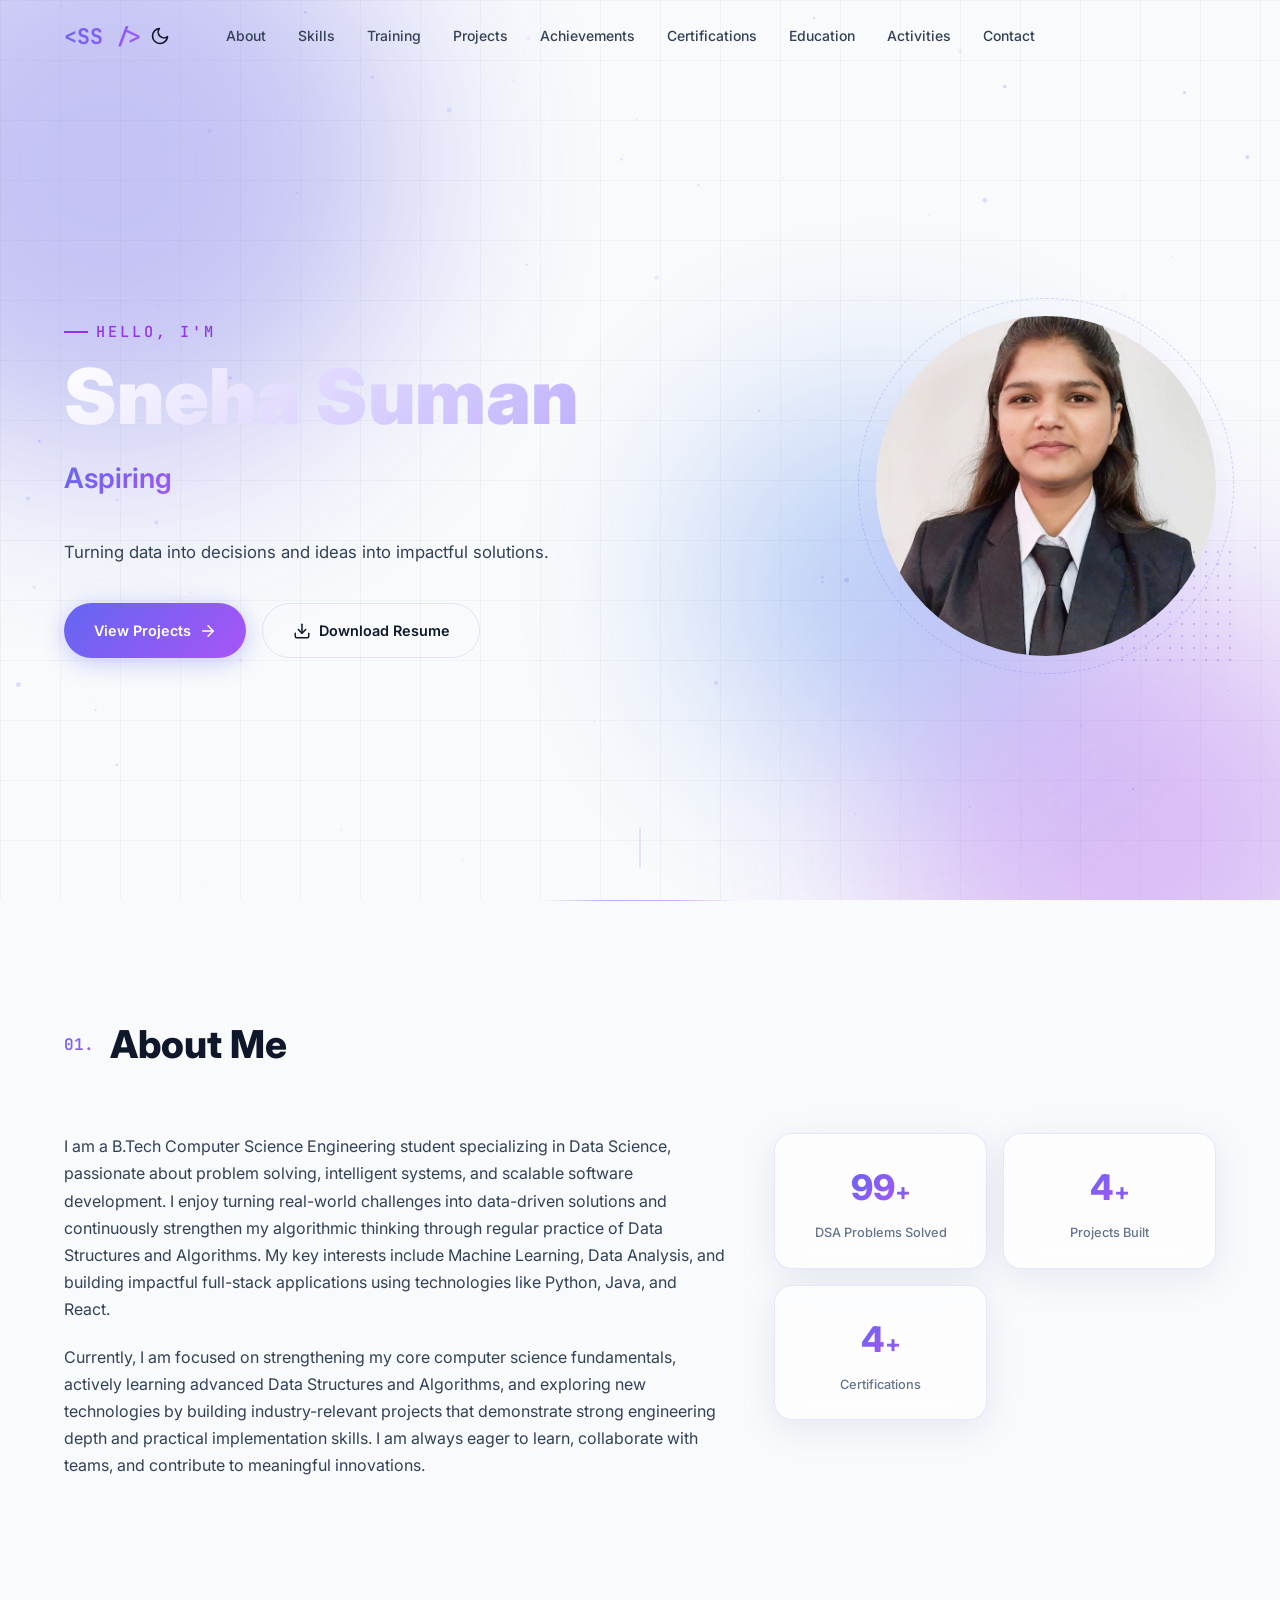
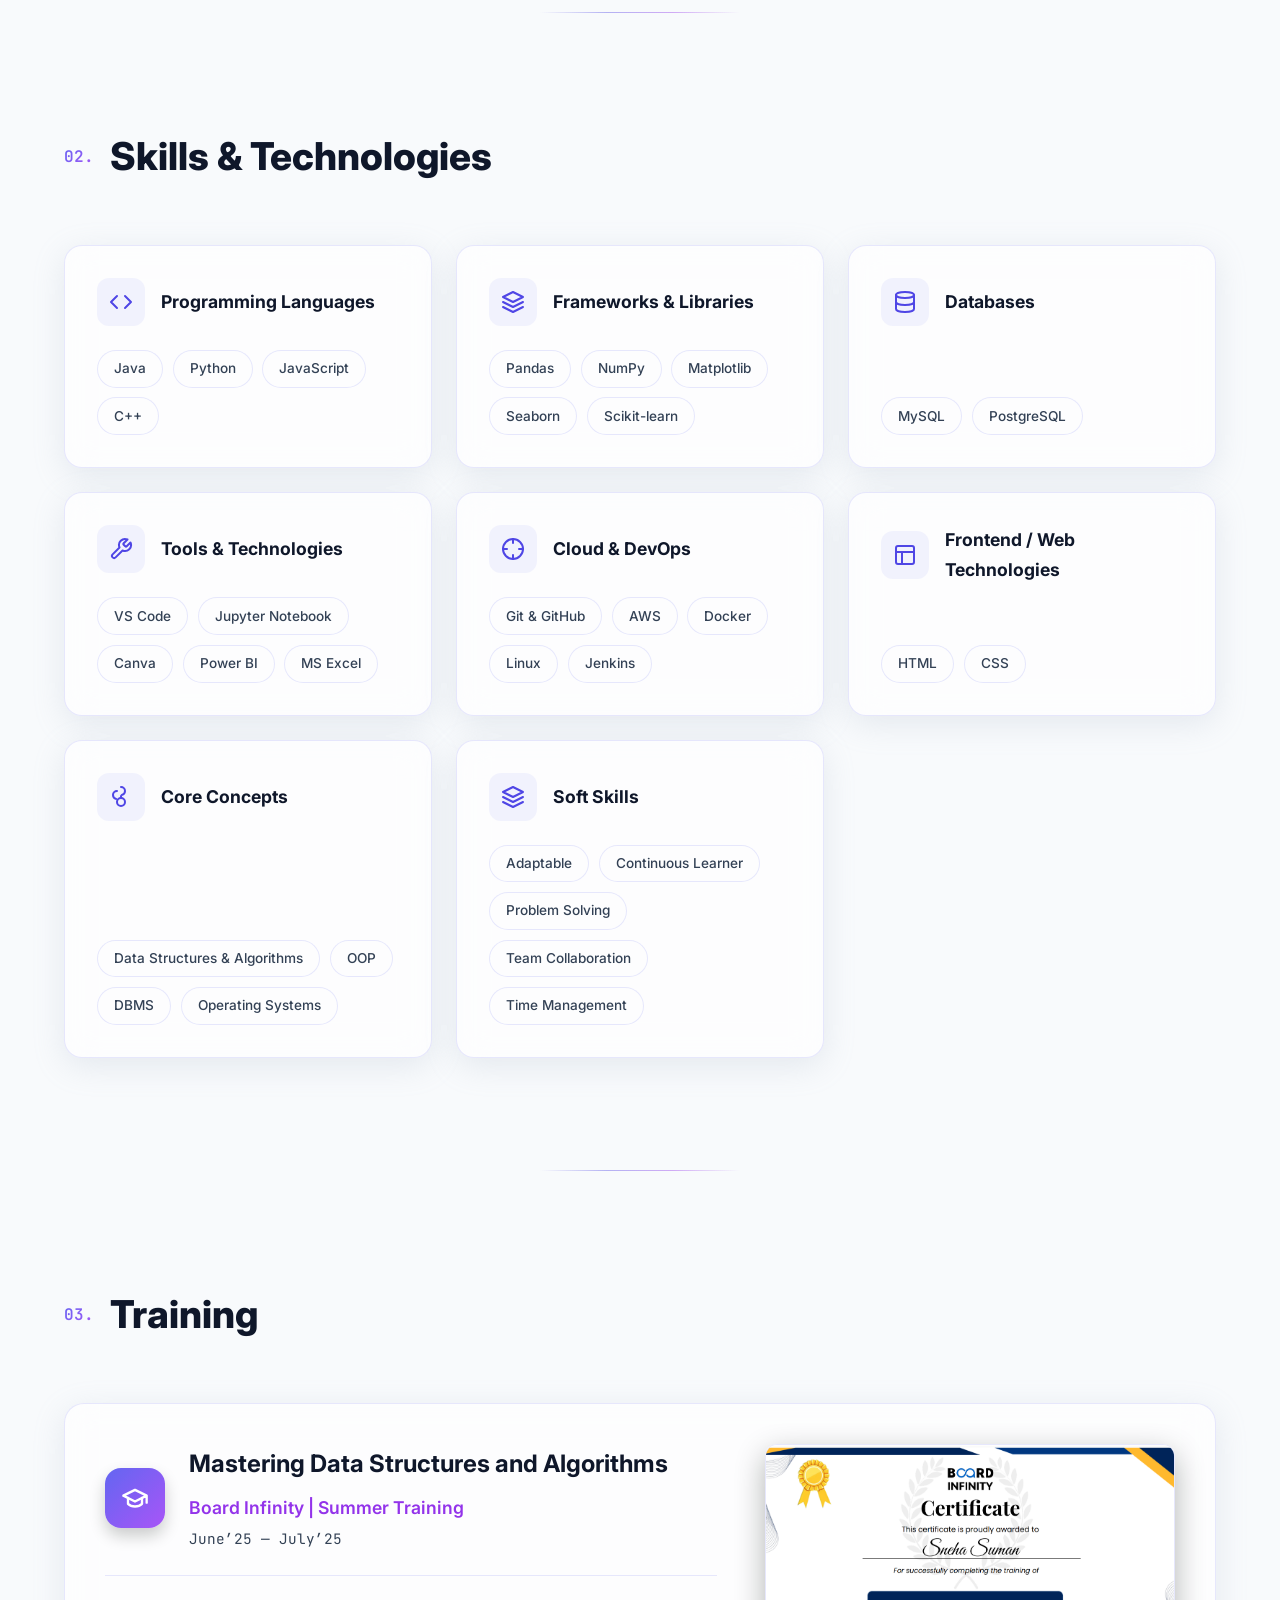
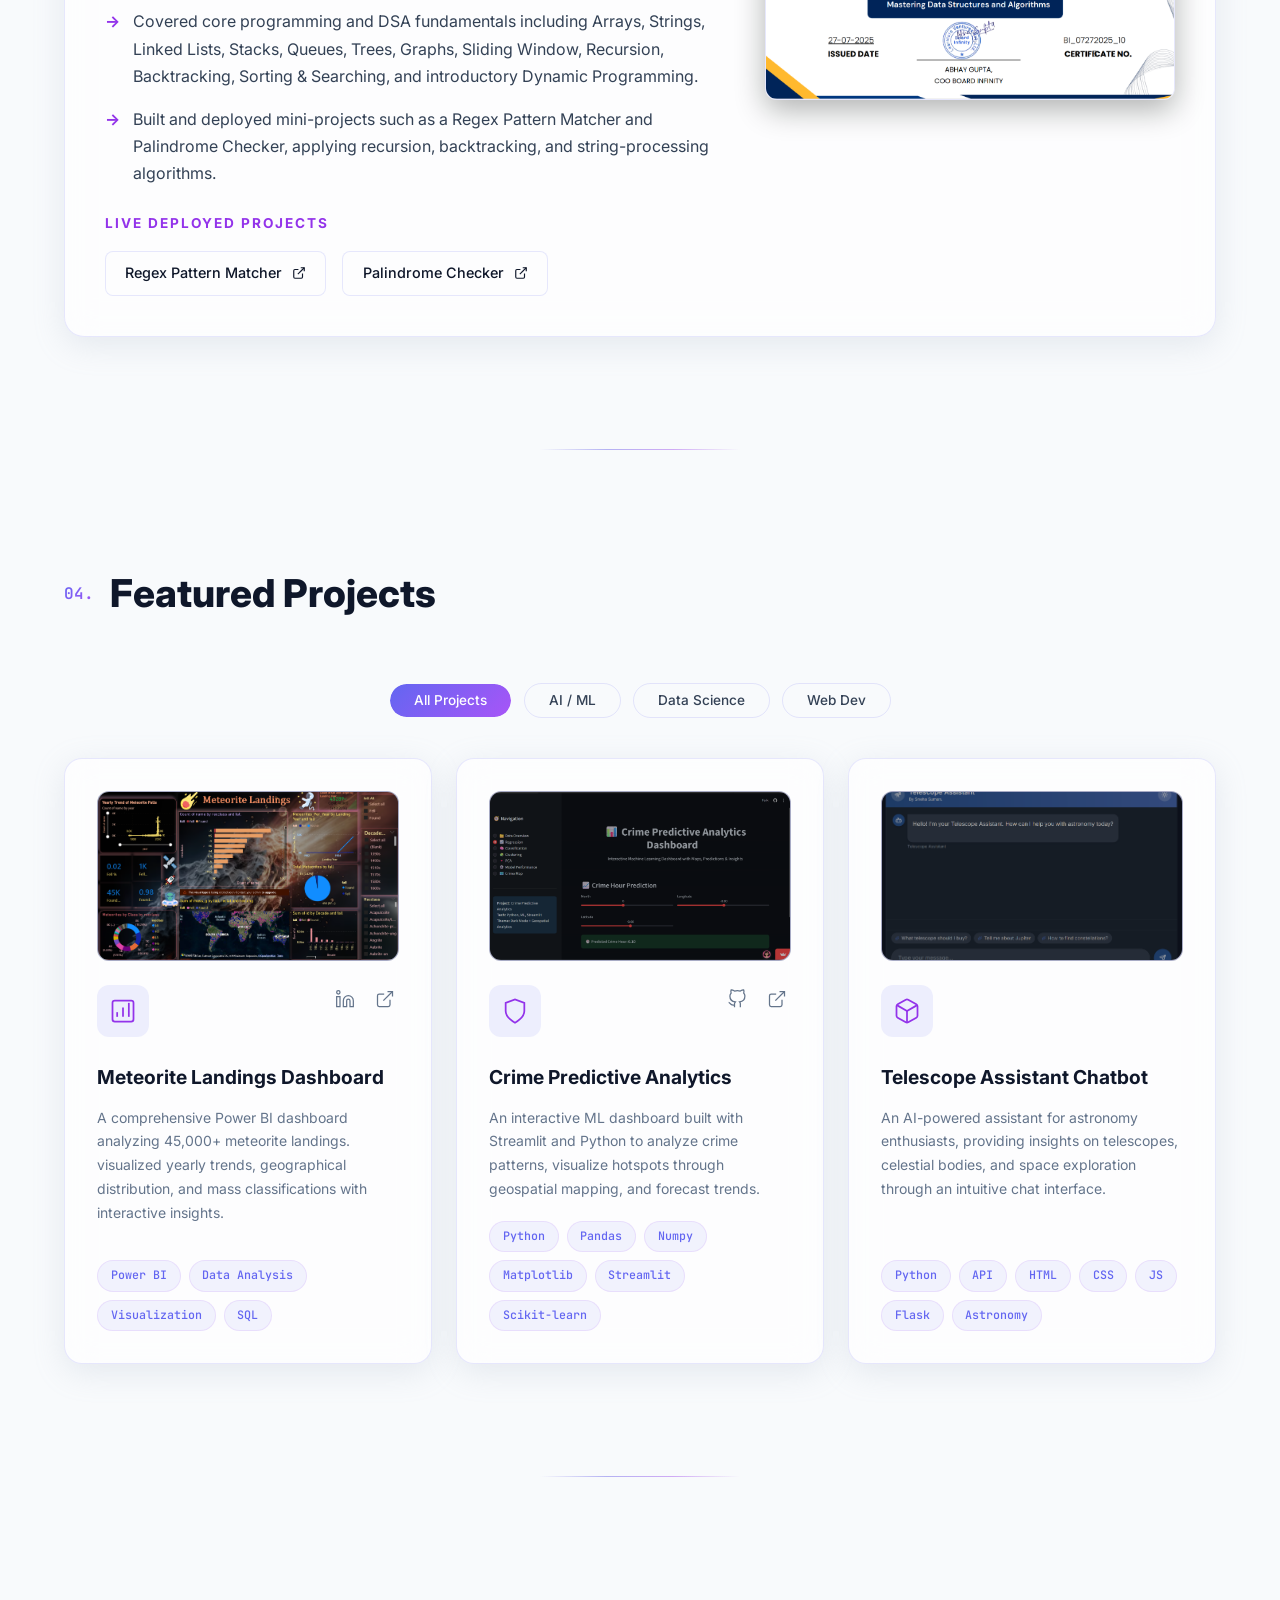
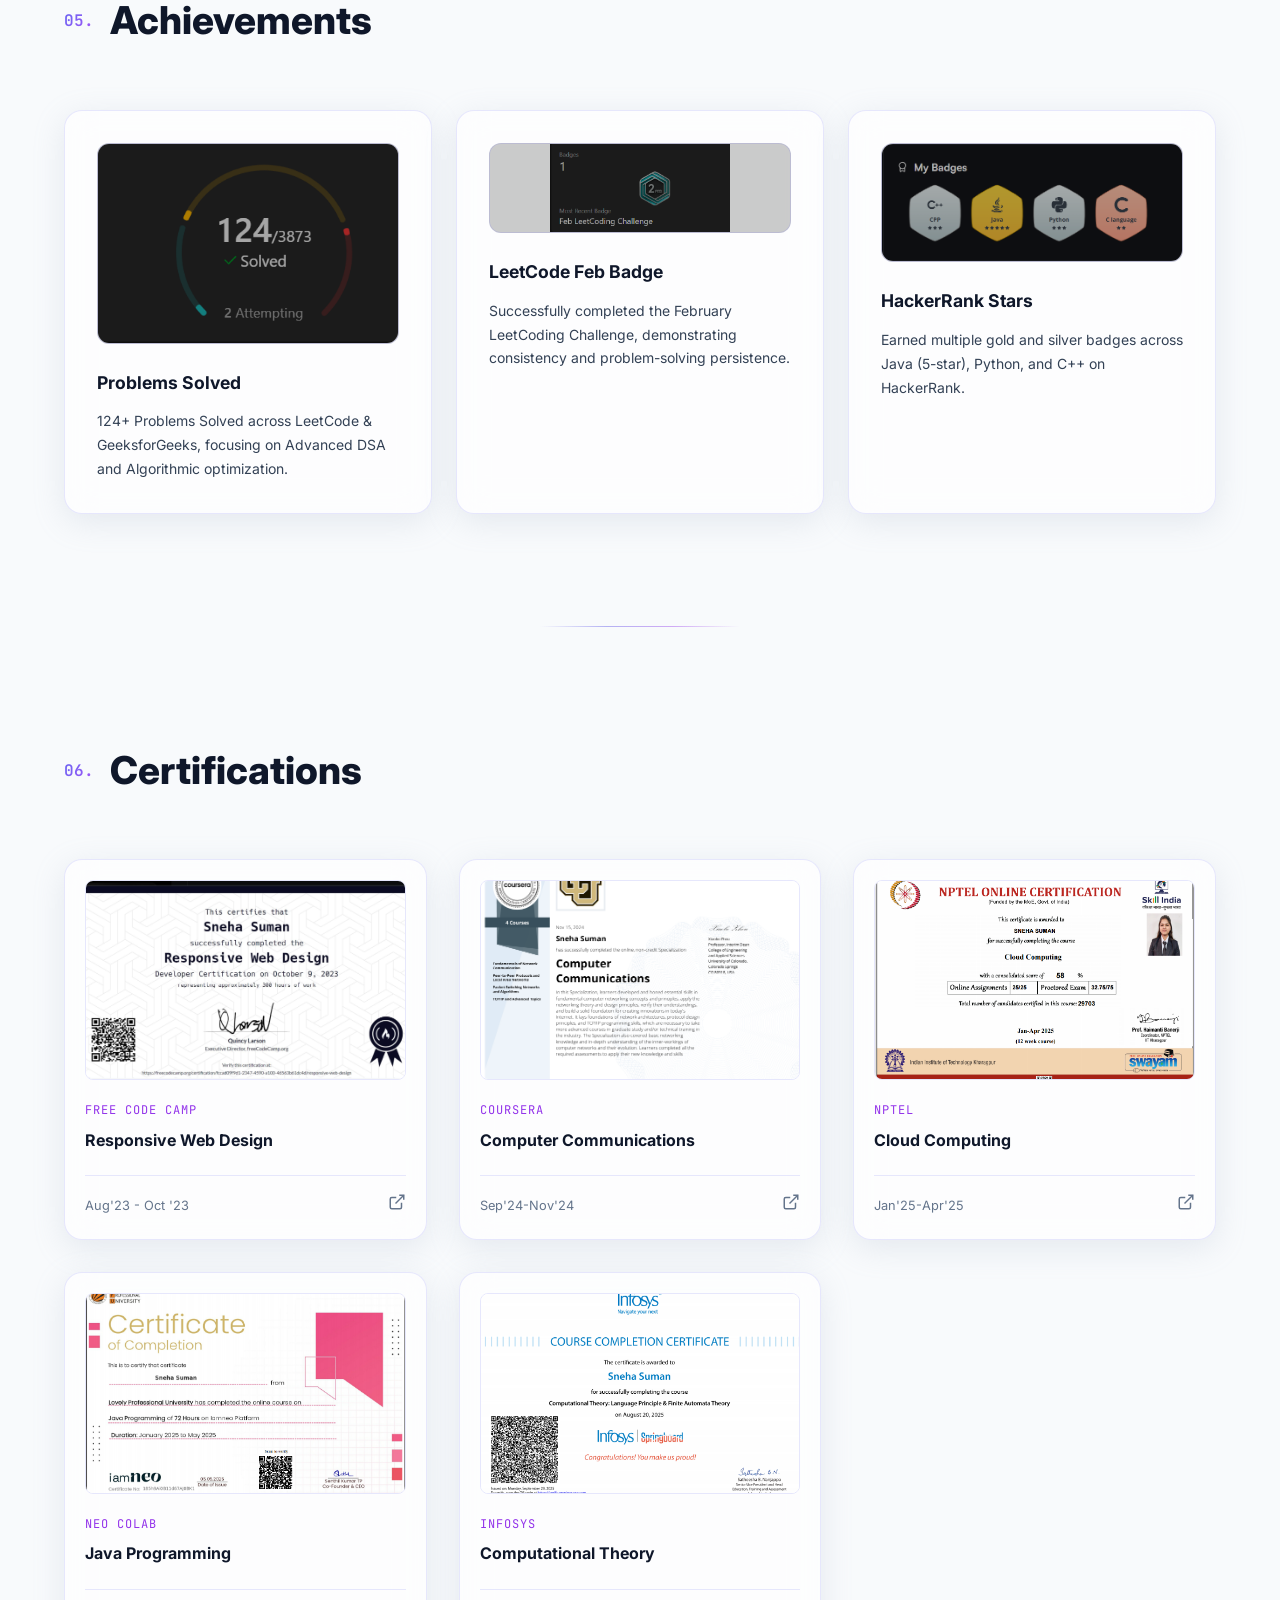
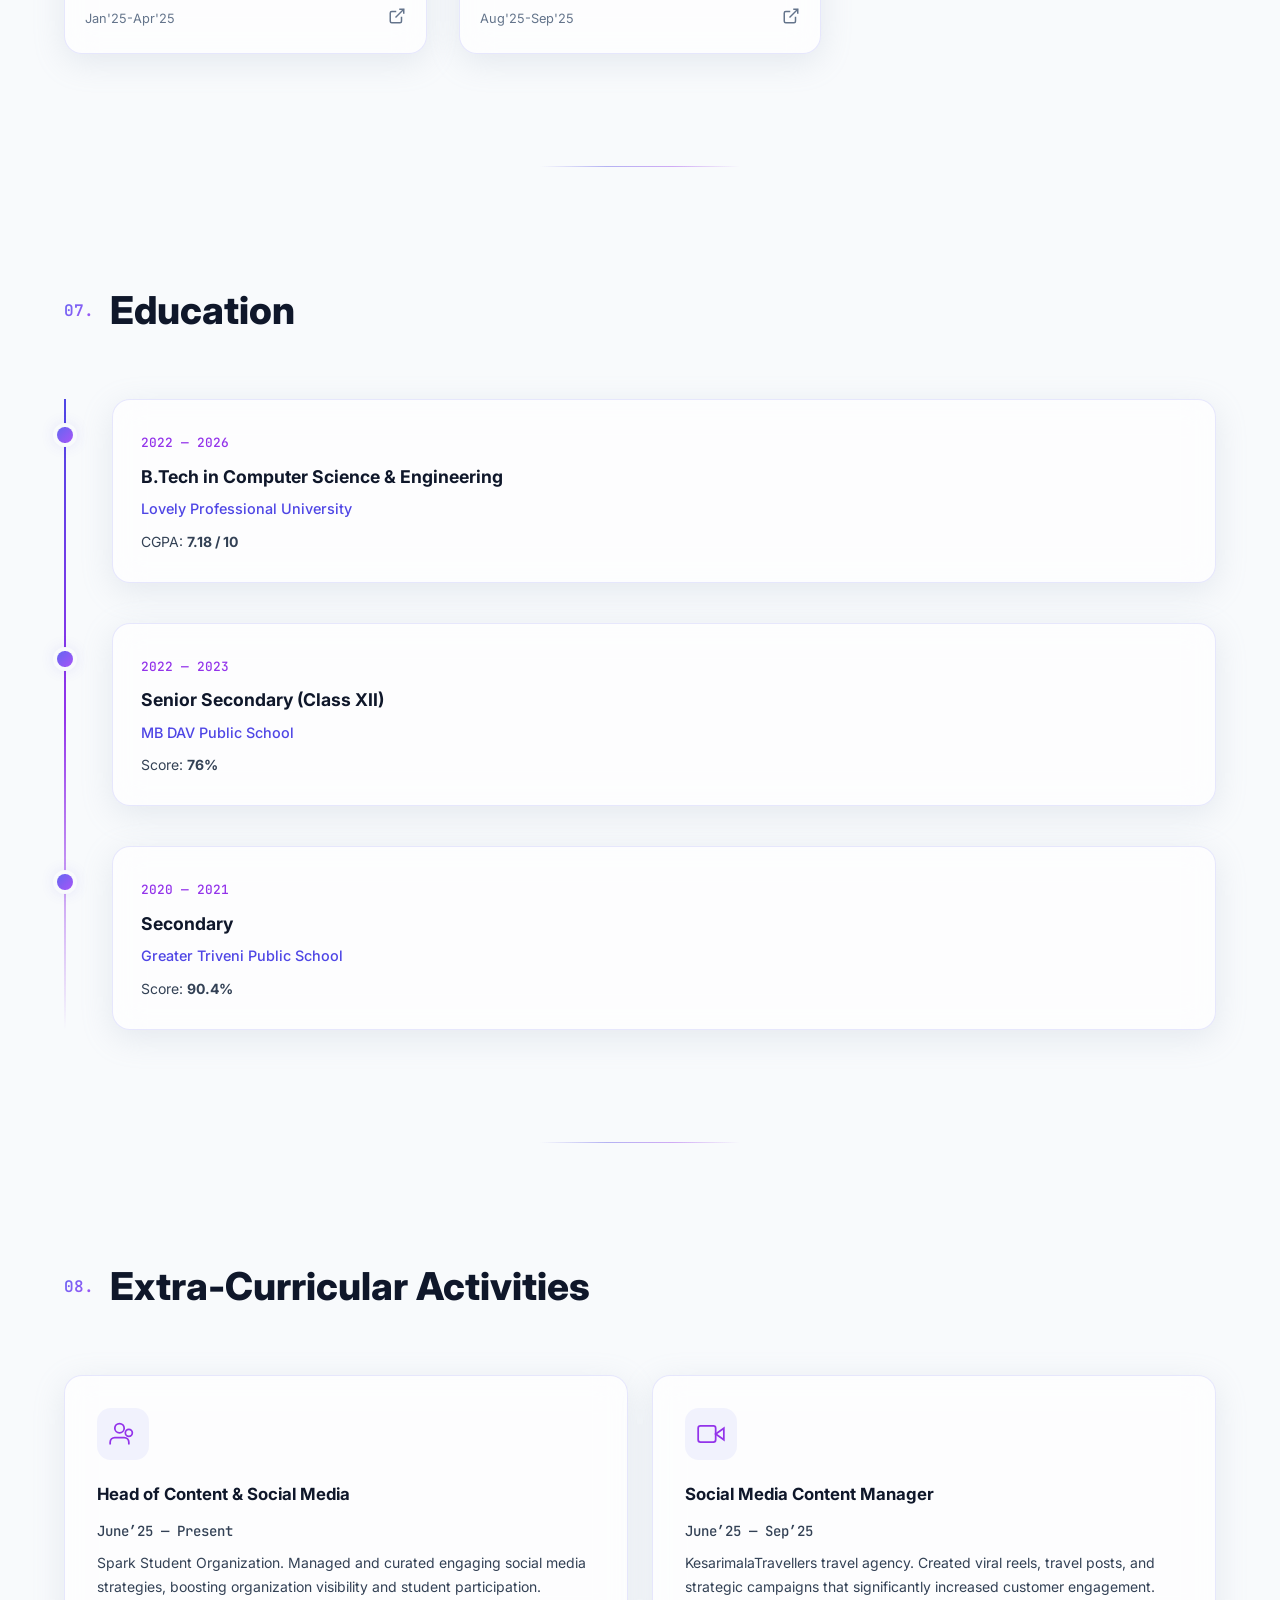
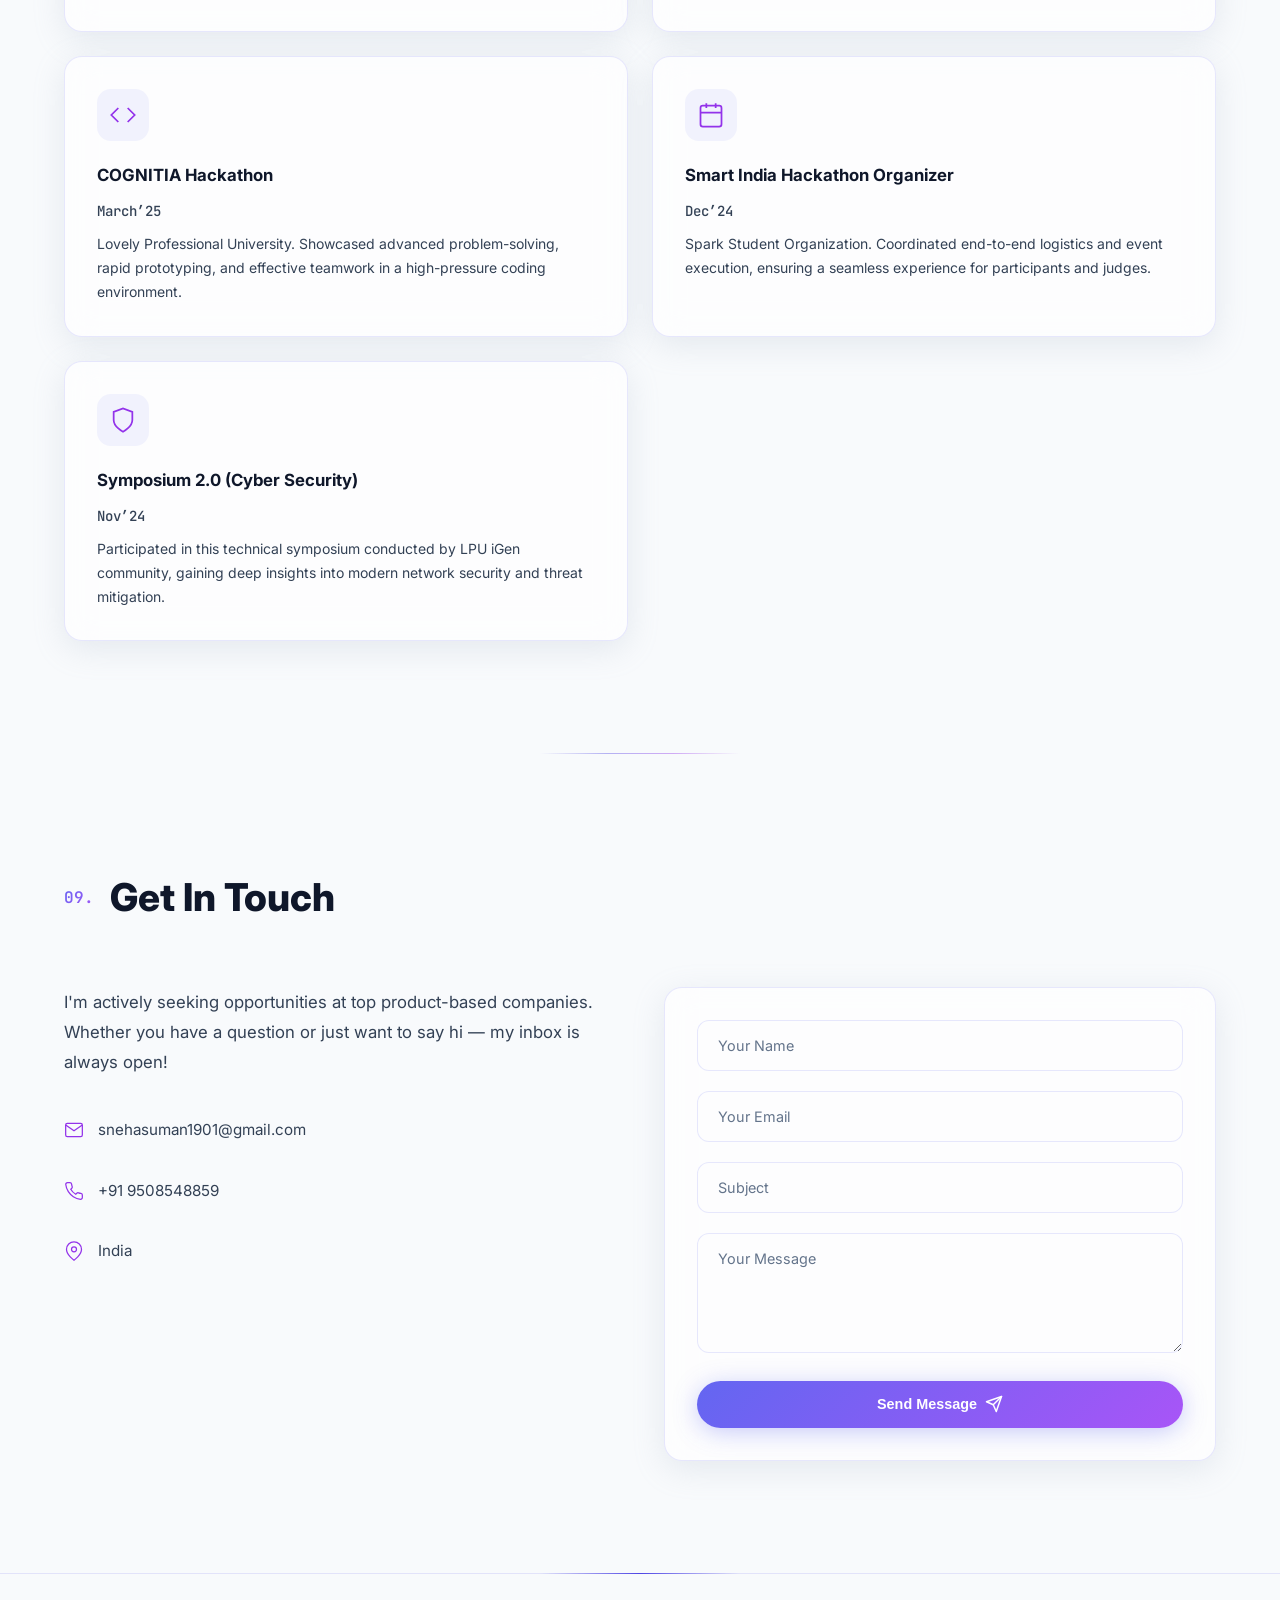
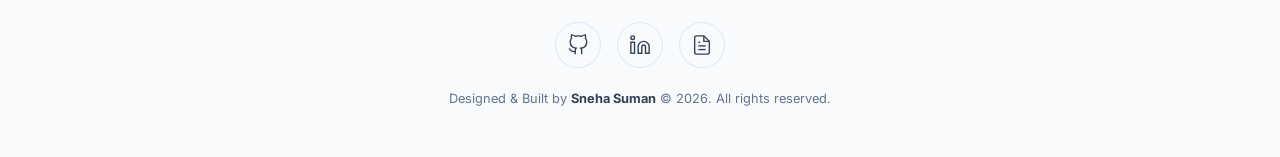
==== commit f1897102: "My Portfolio Website" ====
--- a/index.html
+++ b/index.html
@@ -420,7 +420,7 @@
                 <div class="project-card glass-card animate-on-scroll" data-category="ai-ml">
                     <div class="project-visual-container">
                         <div class="project-glow glow-predict"></div>
-                        <img src="Screenshot 2026-03-18 223555.png" alt="Telescope Assistant Chatbot" class="project-visual-img">
+                        <img src="img/Screenshot 2026-03-18 223555.png" alt="Telescope Assistant Chatbot" class="project-visual-img">
                     </div>
                     <div class="project-header">
                         <div class="project-icon">
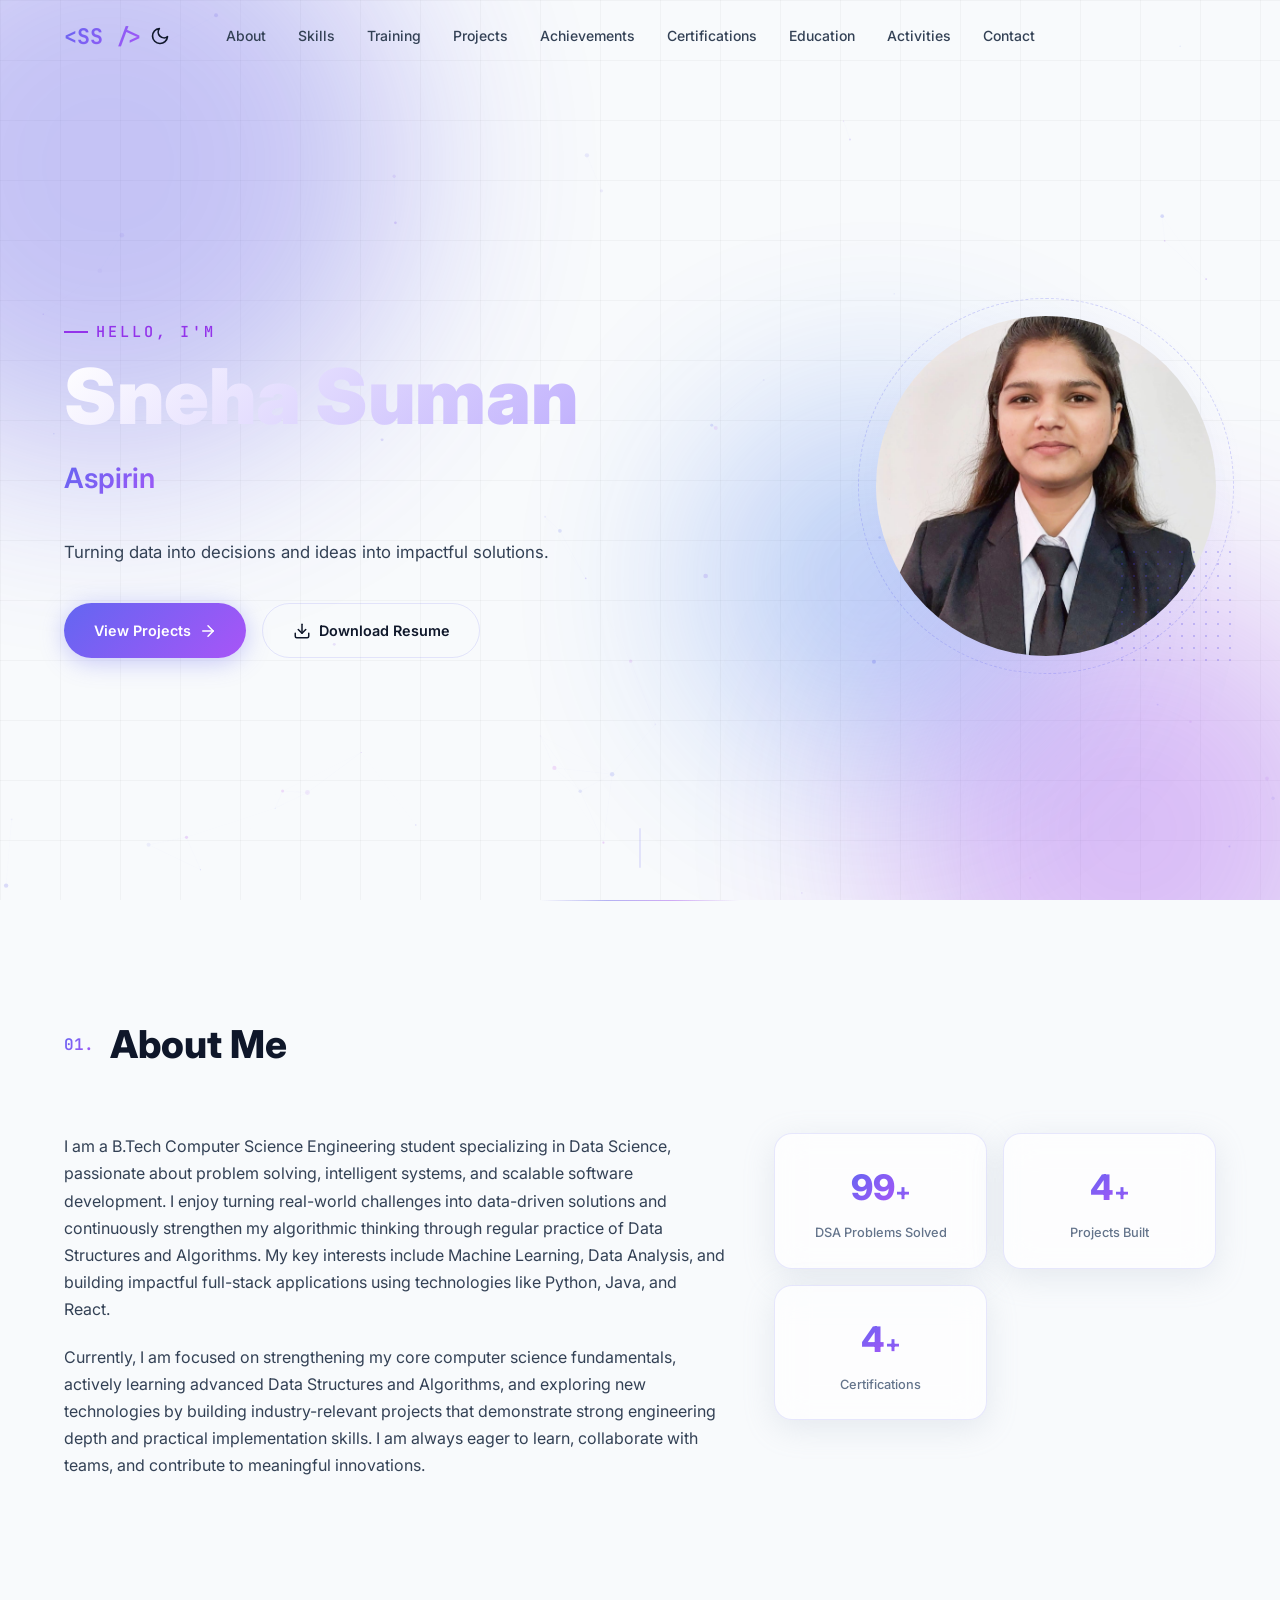
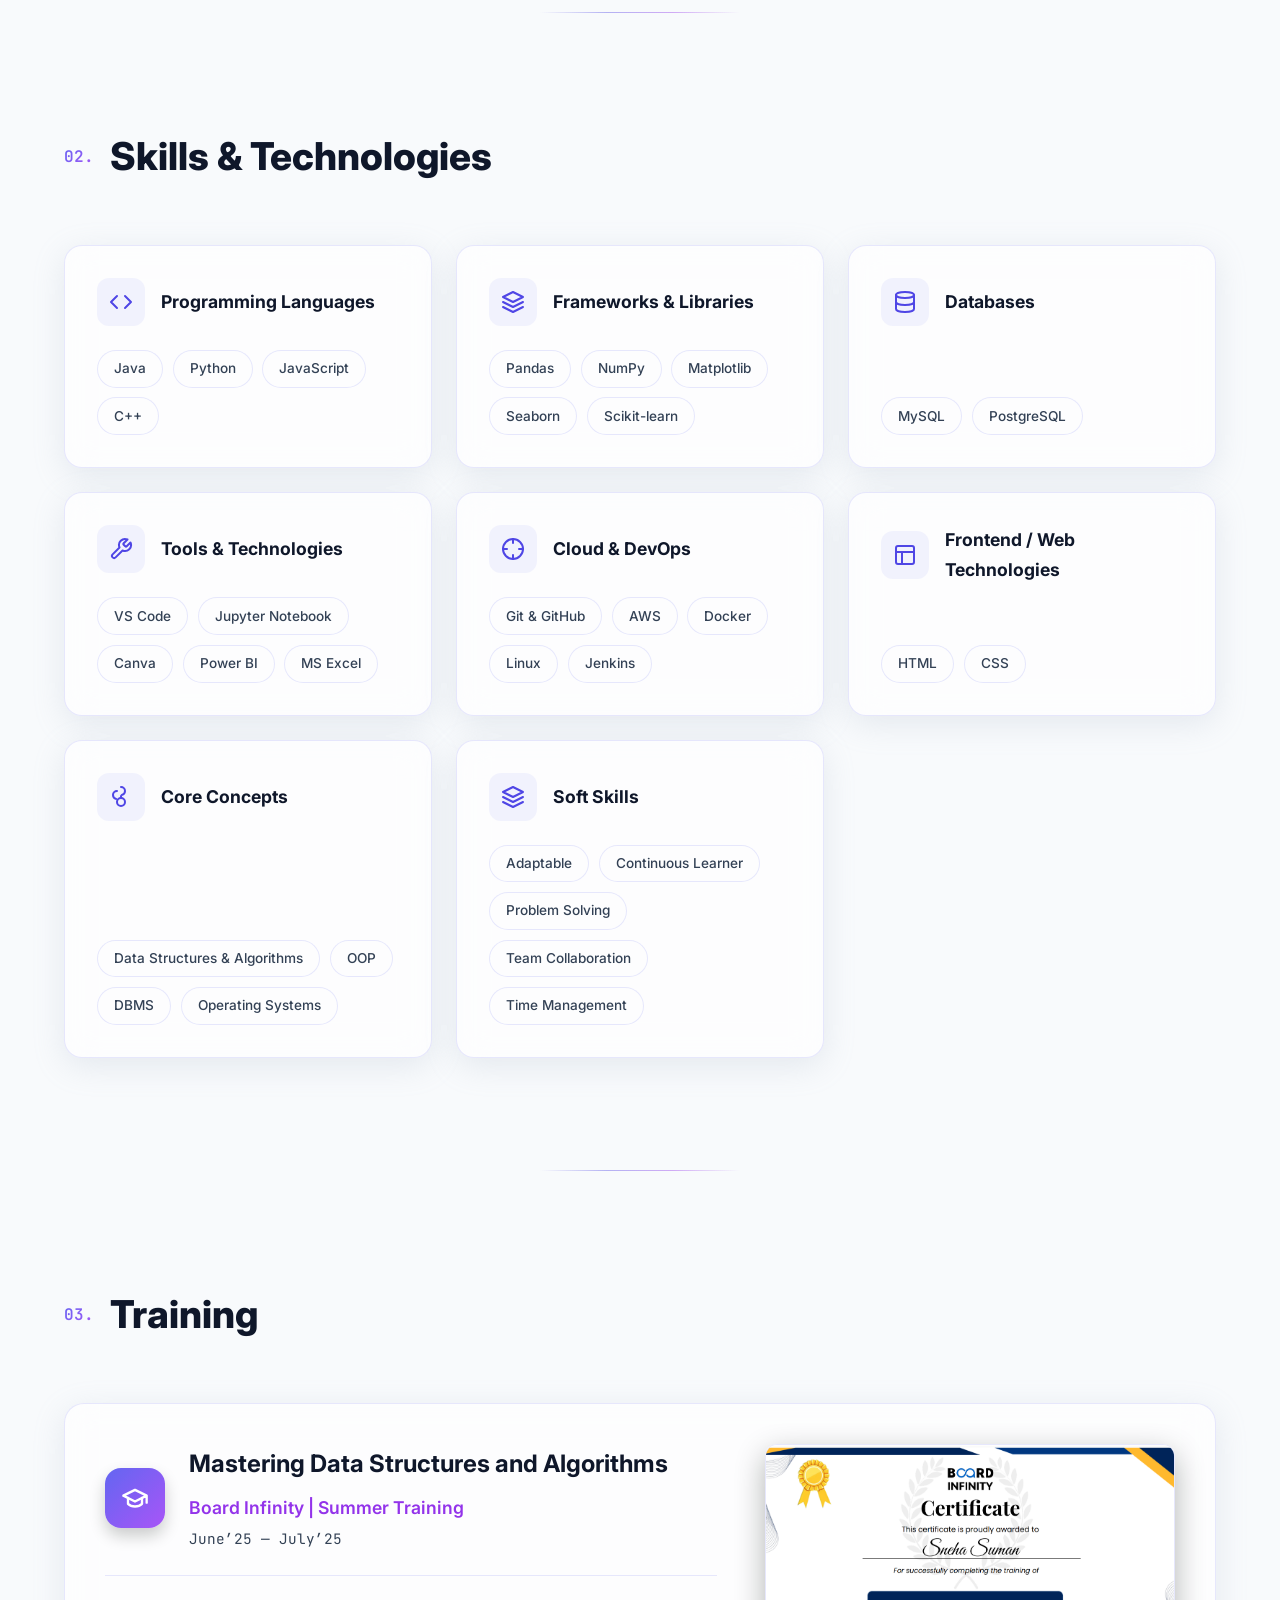
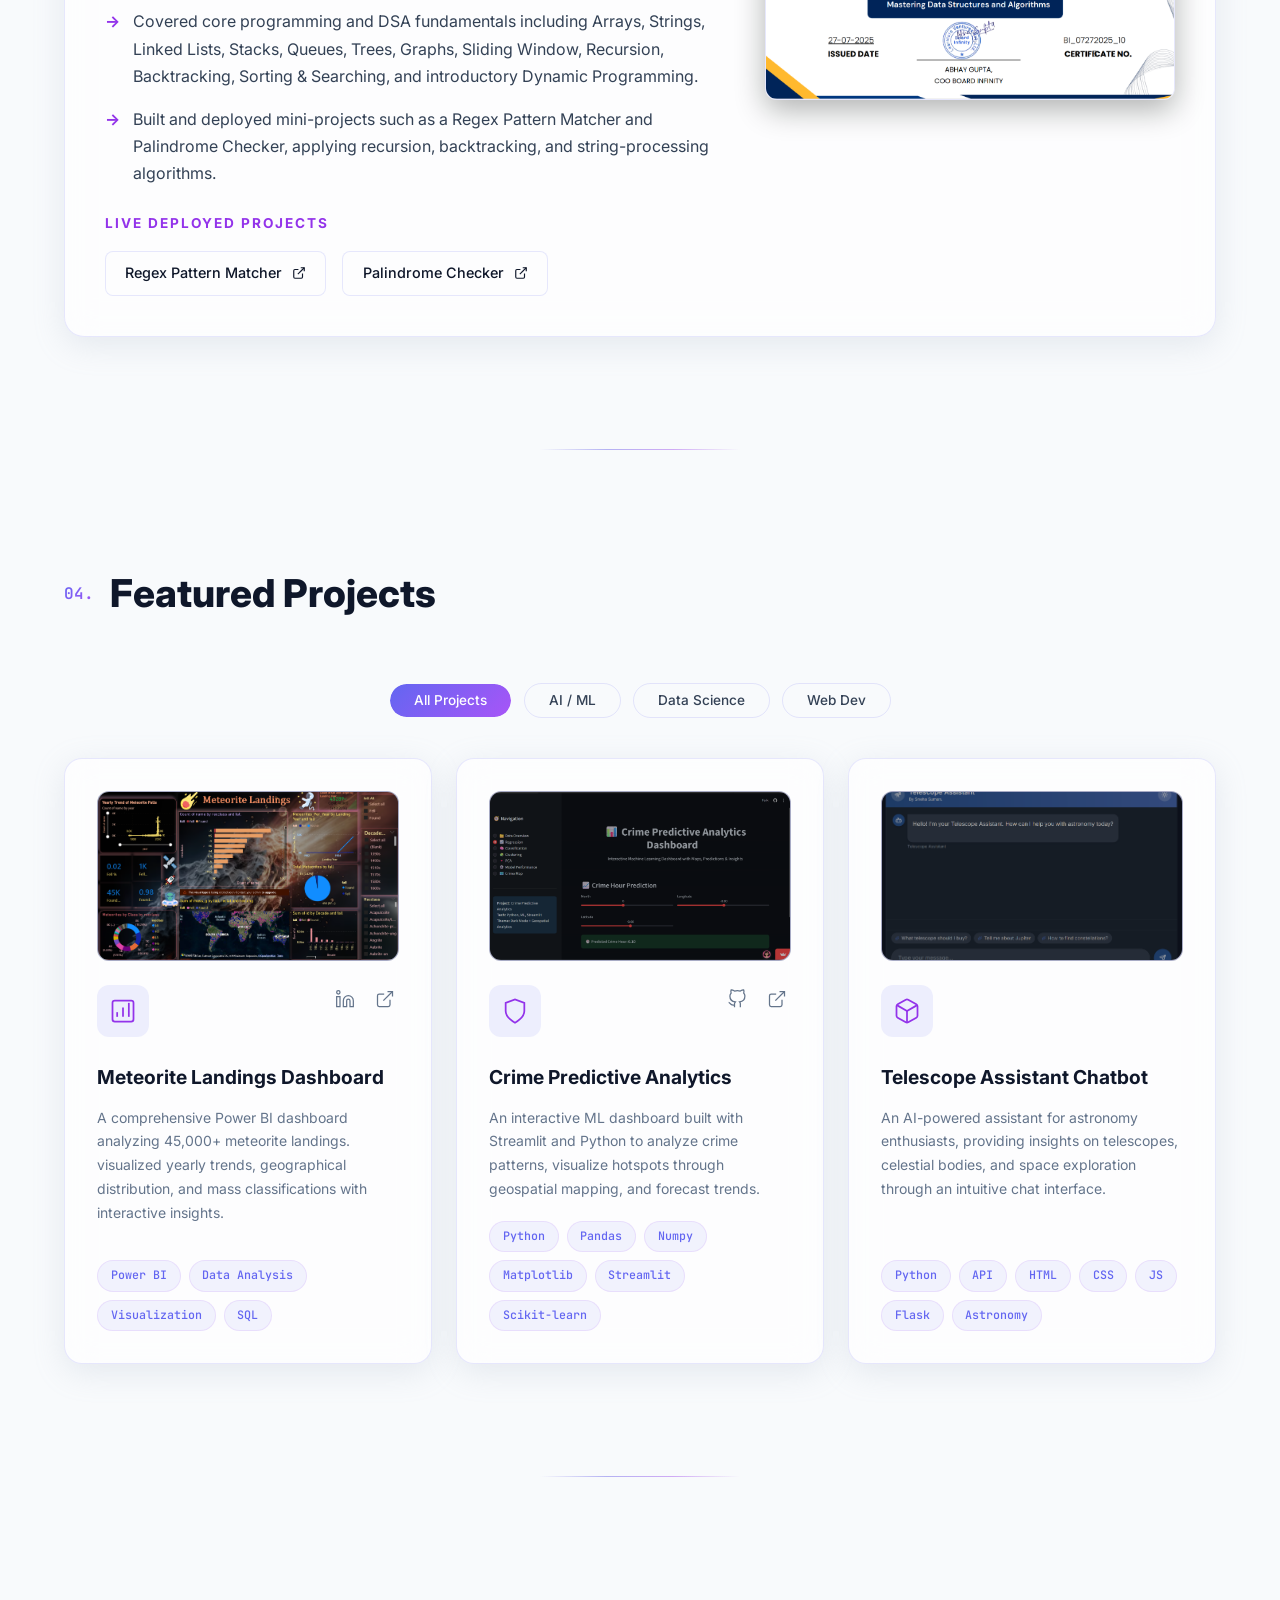
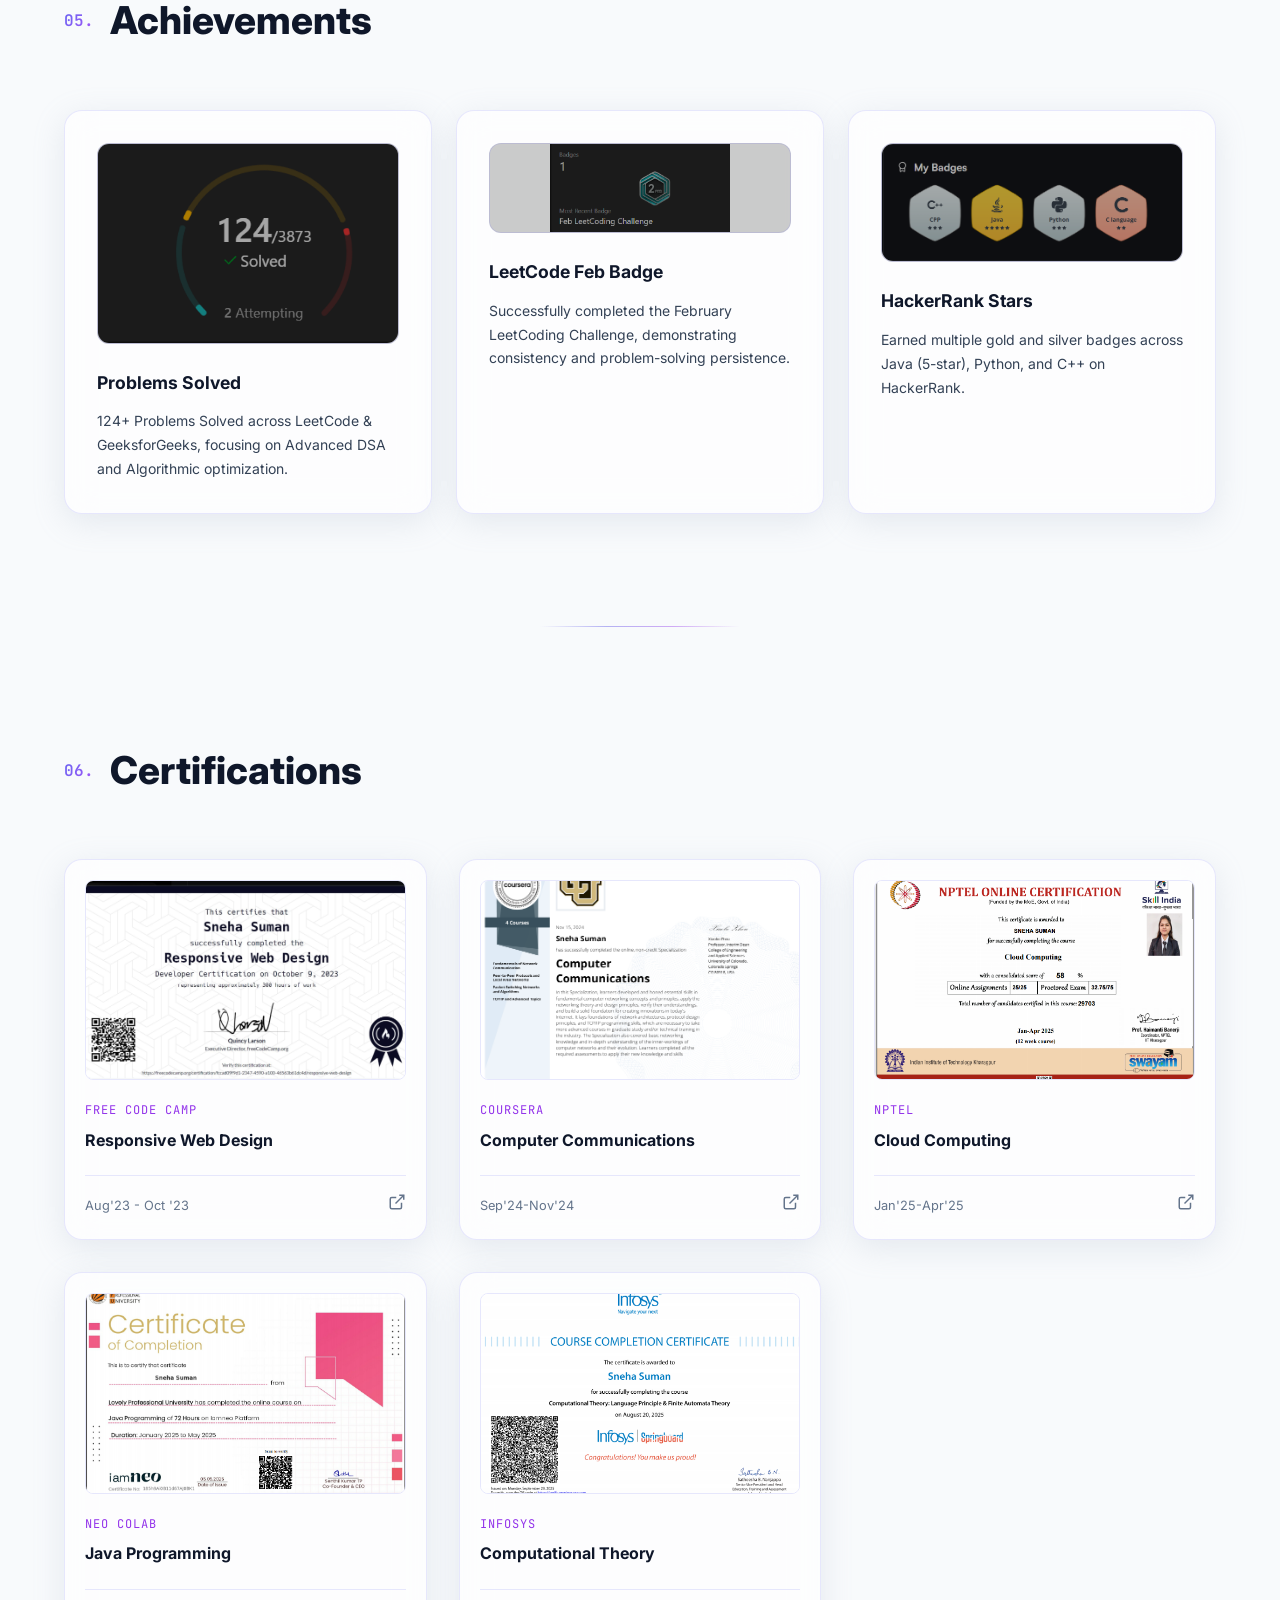
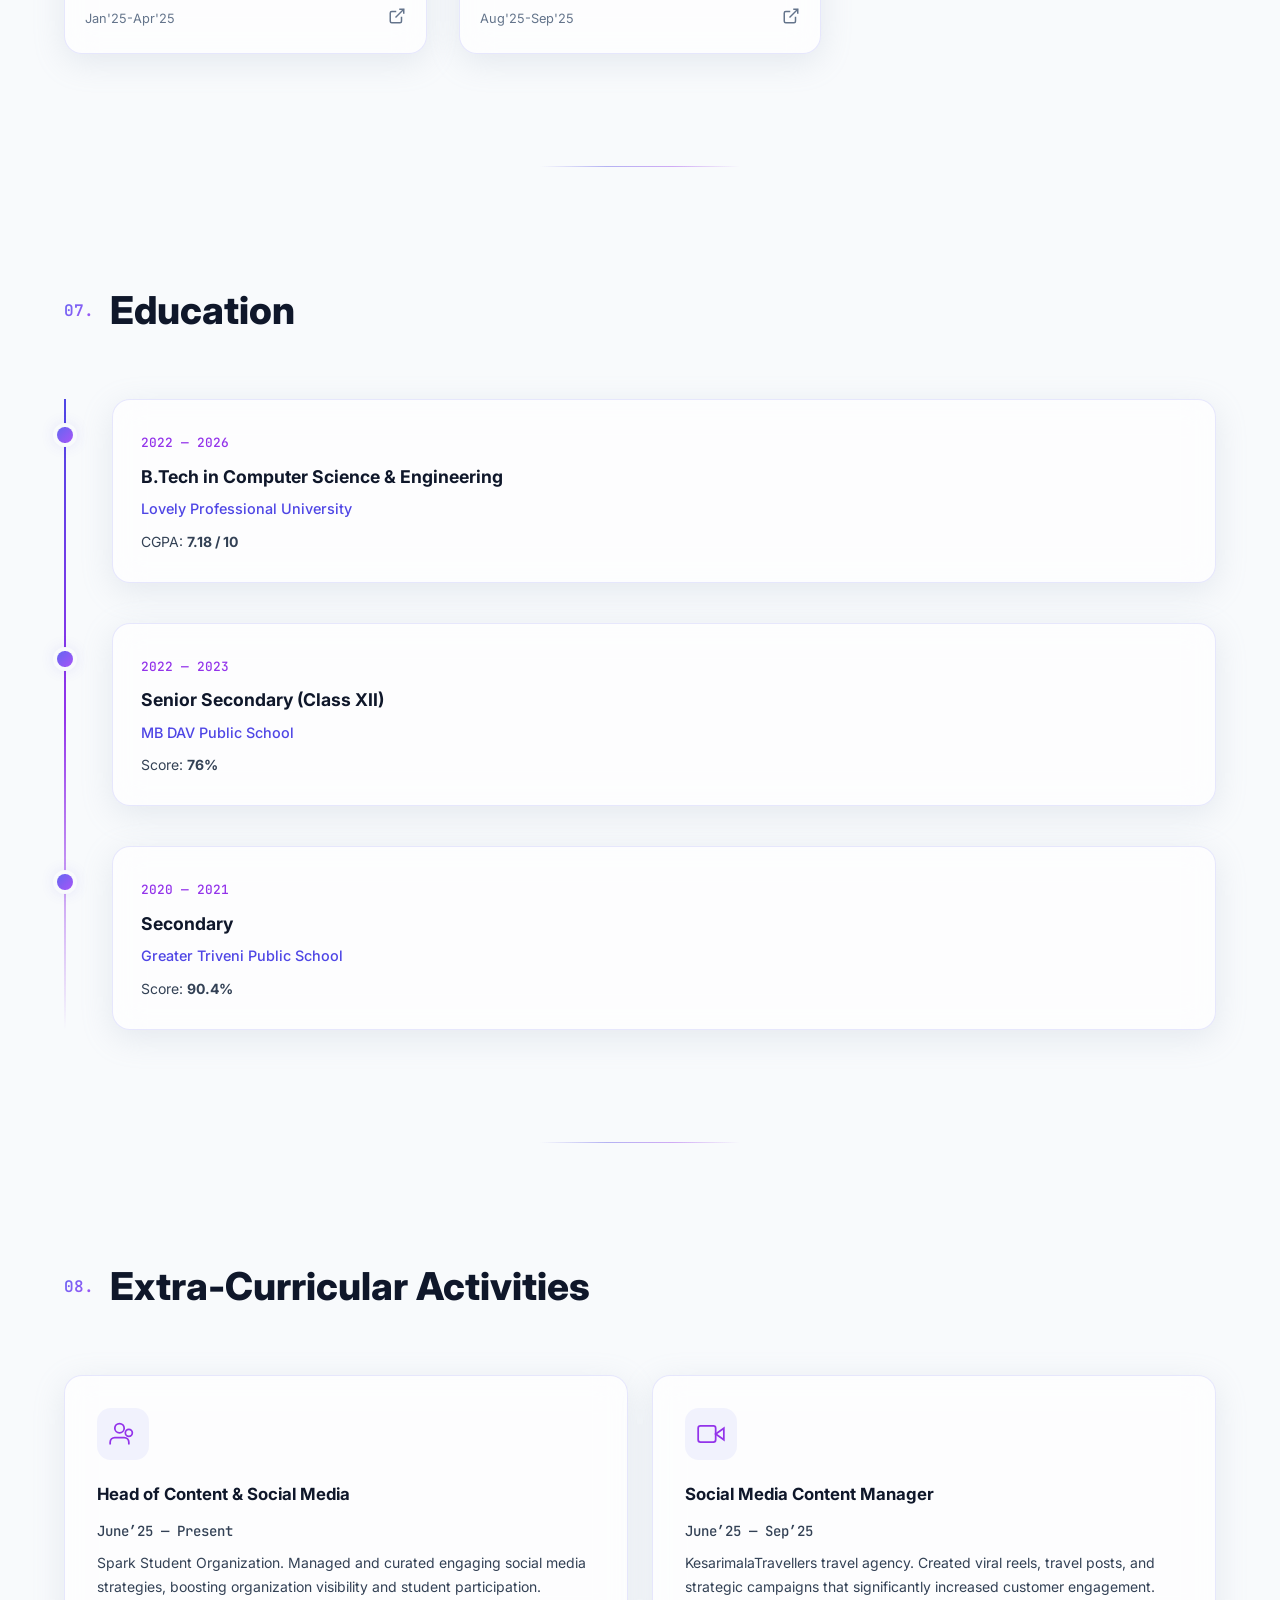
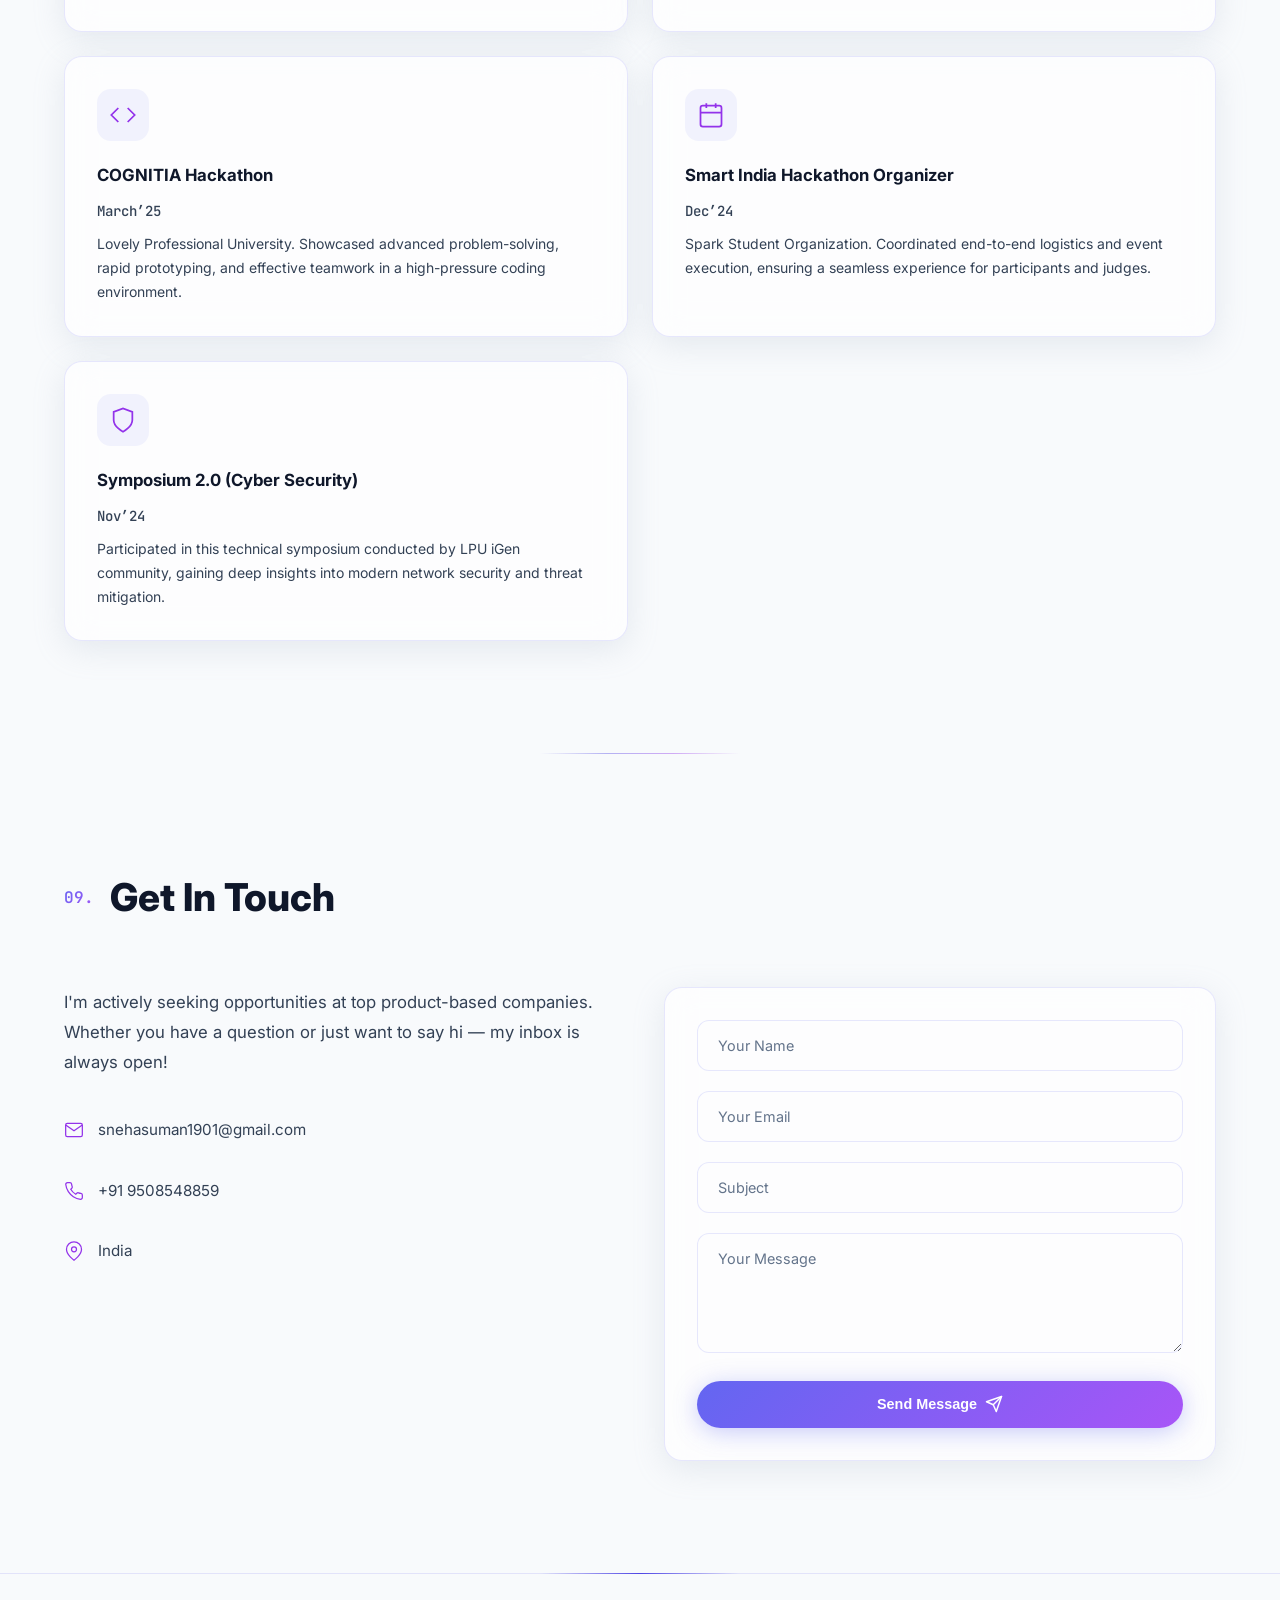
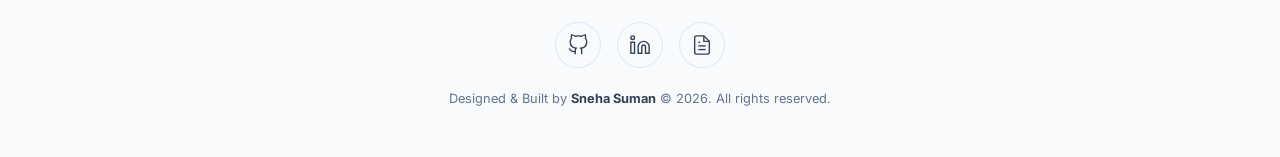
==== commit 325b5ddc: "Added linkedin in footer" ====
--- a/index.html
+++ b/index.html
@@ -615,6 +615,7 @@
                     </div>
                     <h3>Head of Content & Social Media</h3>
                     <p class="timeline-date">June’25 — Present</p>
+                    
                     <p>Spark Student Organization. Managed and curated engaging social media strategies, boosting organization visibility and student participation.</p>
                 </div>
                 <div class="extra-card glass-card animate-on-scroll">
@@ -746,7 +747,7 @@
                                 d="M9 19c-5 1.5-5-2.5-7-3m14 6v-3.87a3.37 3.37 0 0 0-.94-2.61c3.14-.35 6.44-1.54 6.44-7A5.44 5.44 0 0 0 20 4.77 5.07 5.07 0 0 0 19.91 1S18.73.65 16 2.48a13.38 13.38 0 0 0-7 0C6.27.65 5.09 1 5.09 1A5.07 5.07 0 0 0 5 4.77a5.44 5.44 0 0 0-1.5 3.78c0 5.42 3.3 6.61 6.44 7A3.37 3.37 0 0 0 9 18.13V22" />
                         </svg>
                     </a>
-                    <a href="www.linkedin.com/in/snehab2a" class="social-link magnetic" title="LinkedIn" target="_blank"
+                    <a href="https://www.linkedin.com/in/snehab2a" class="social-link magnetic" title="LinkedIn" target="_blank"
                         rel="noopener">
                         <svg width="22" height="22" viewBox="0 0 24 24" fill="none" stroke="currentColor"
                             stroke-width="1.5">
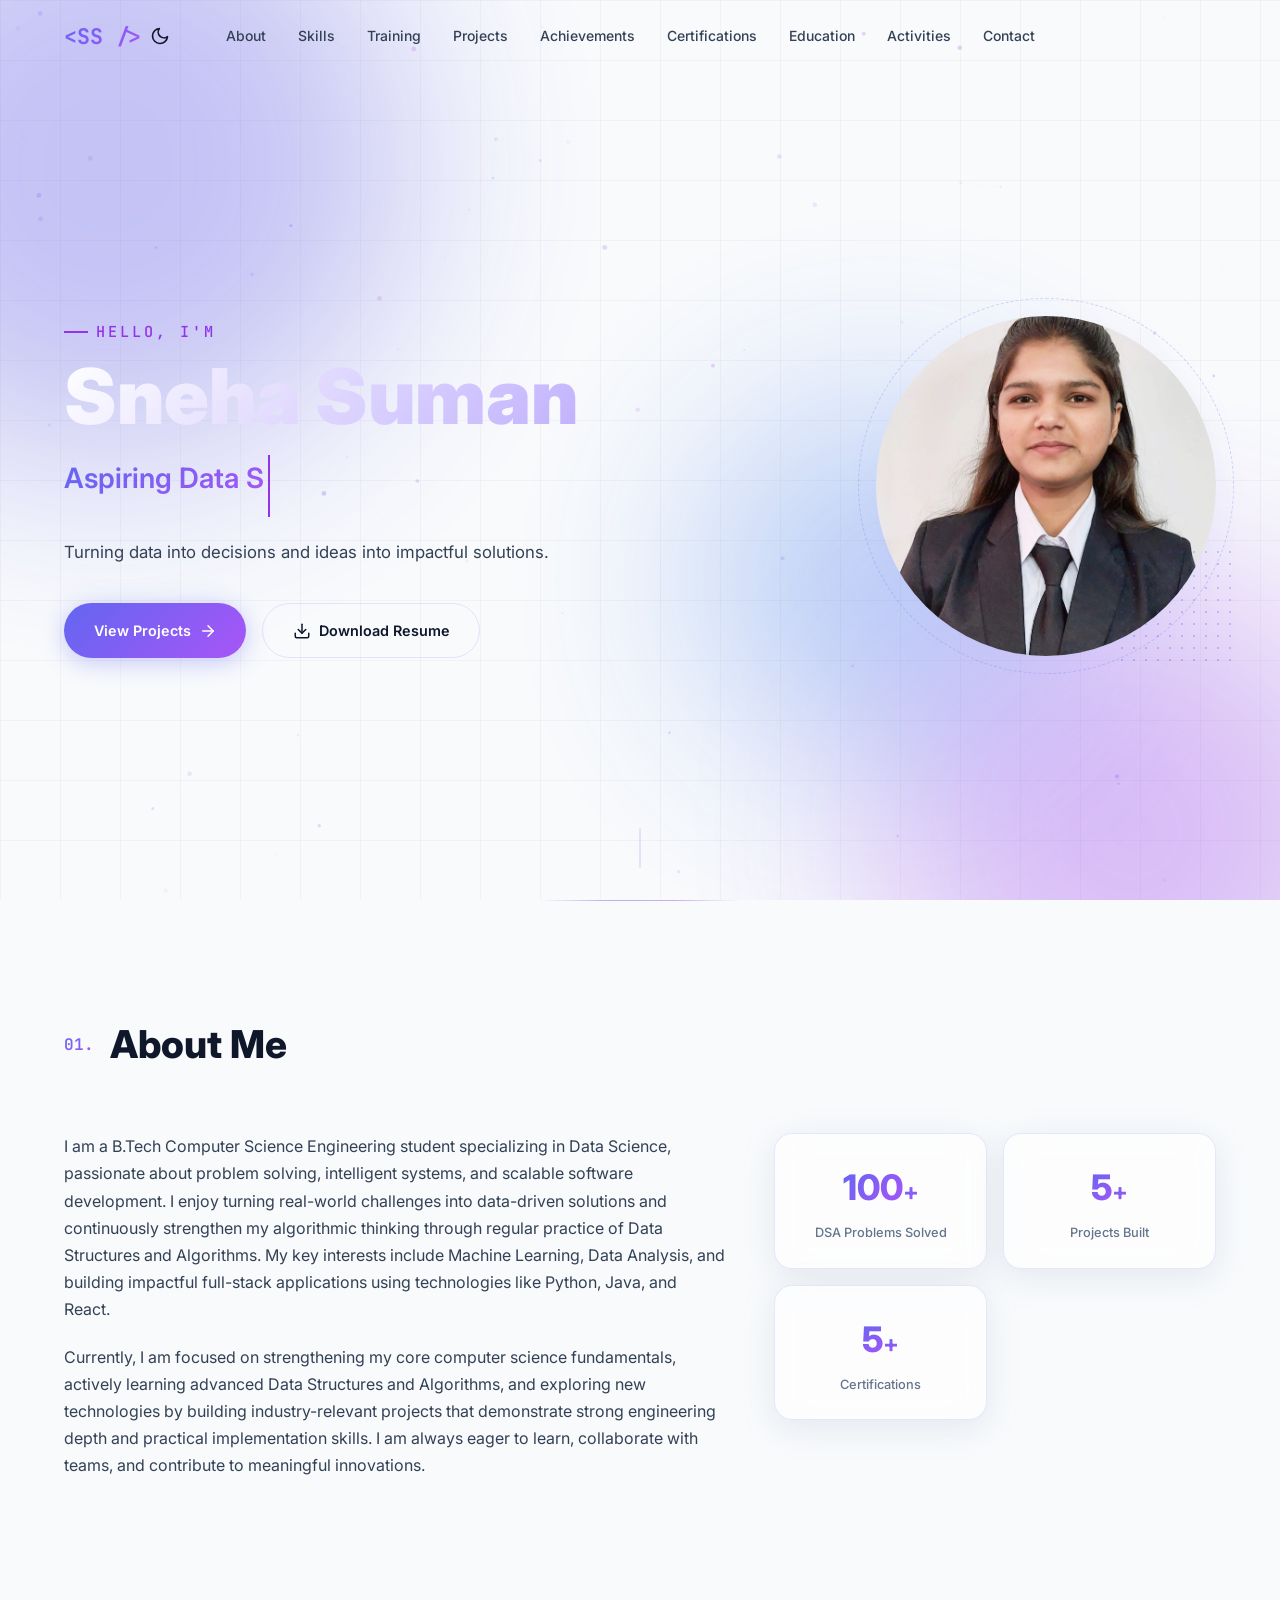
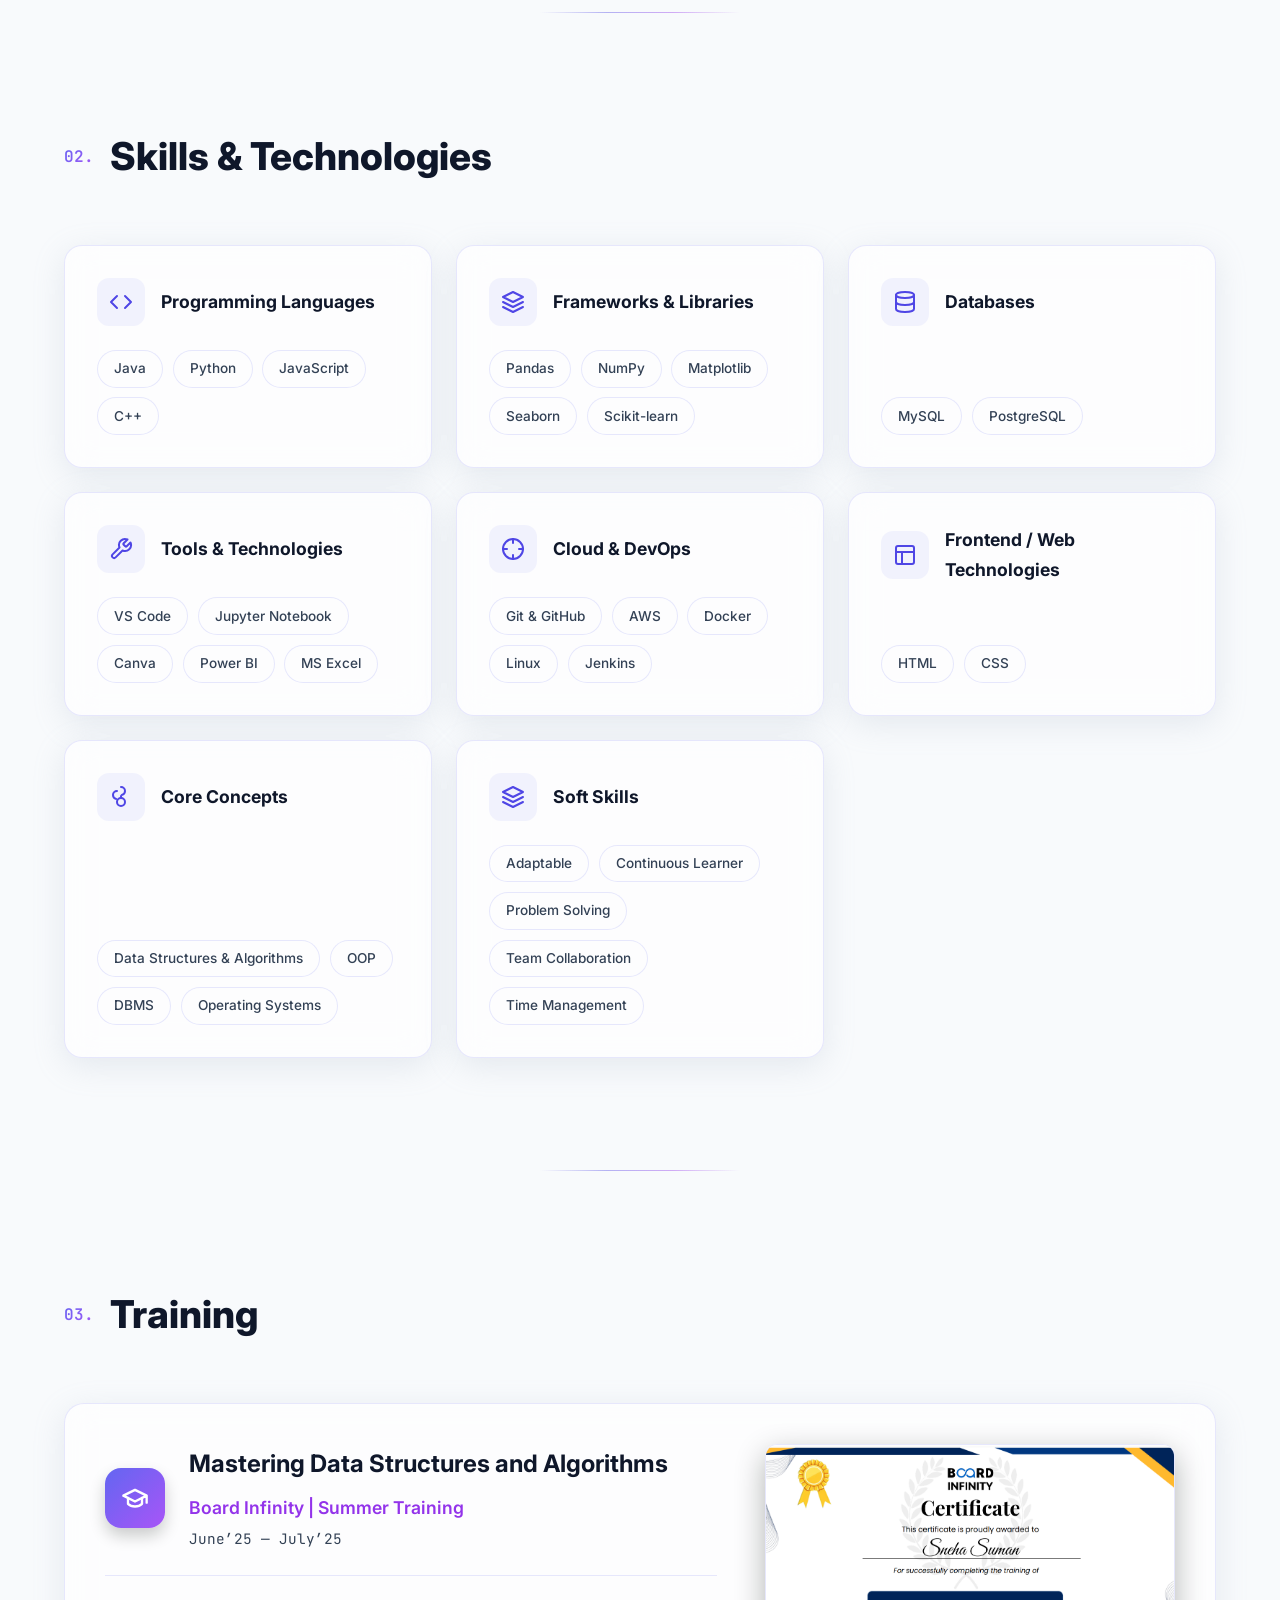
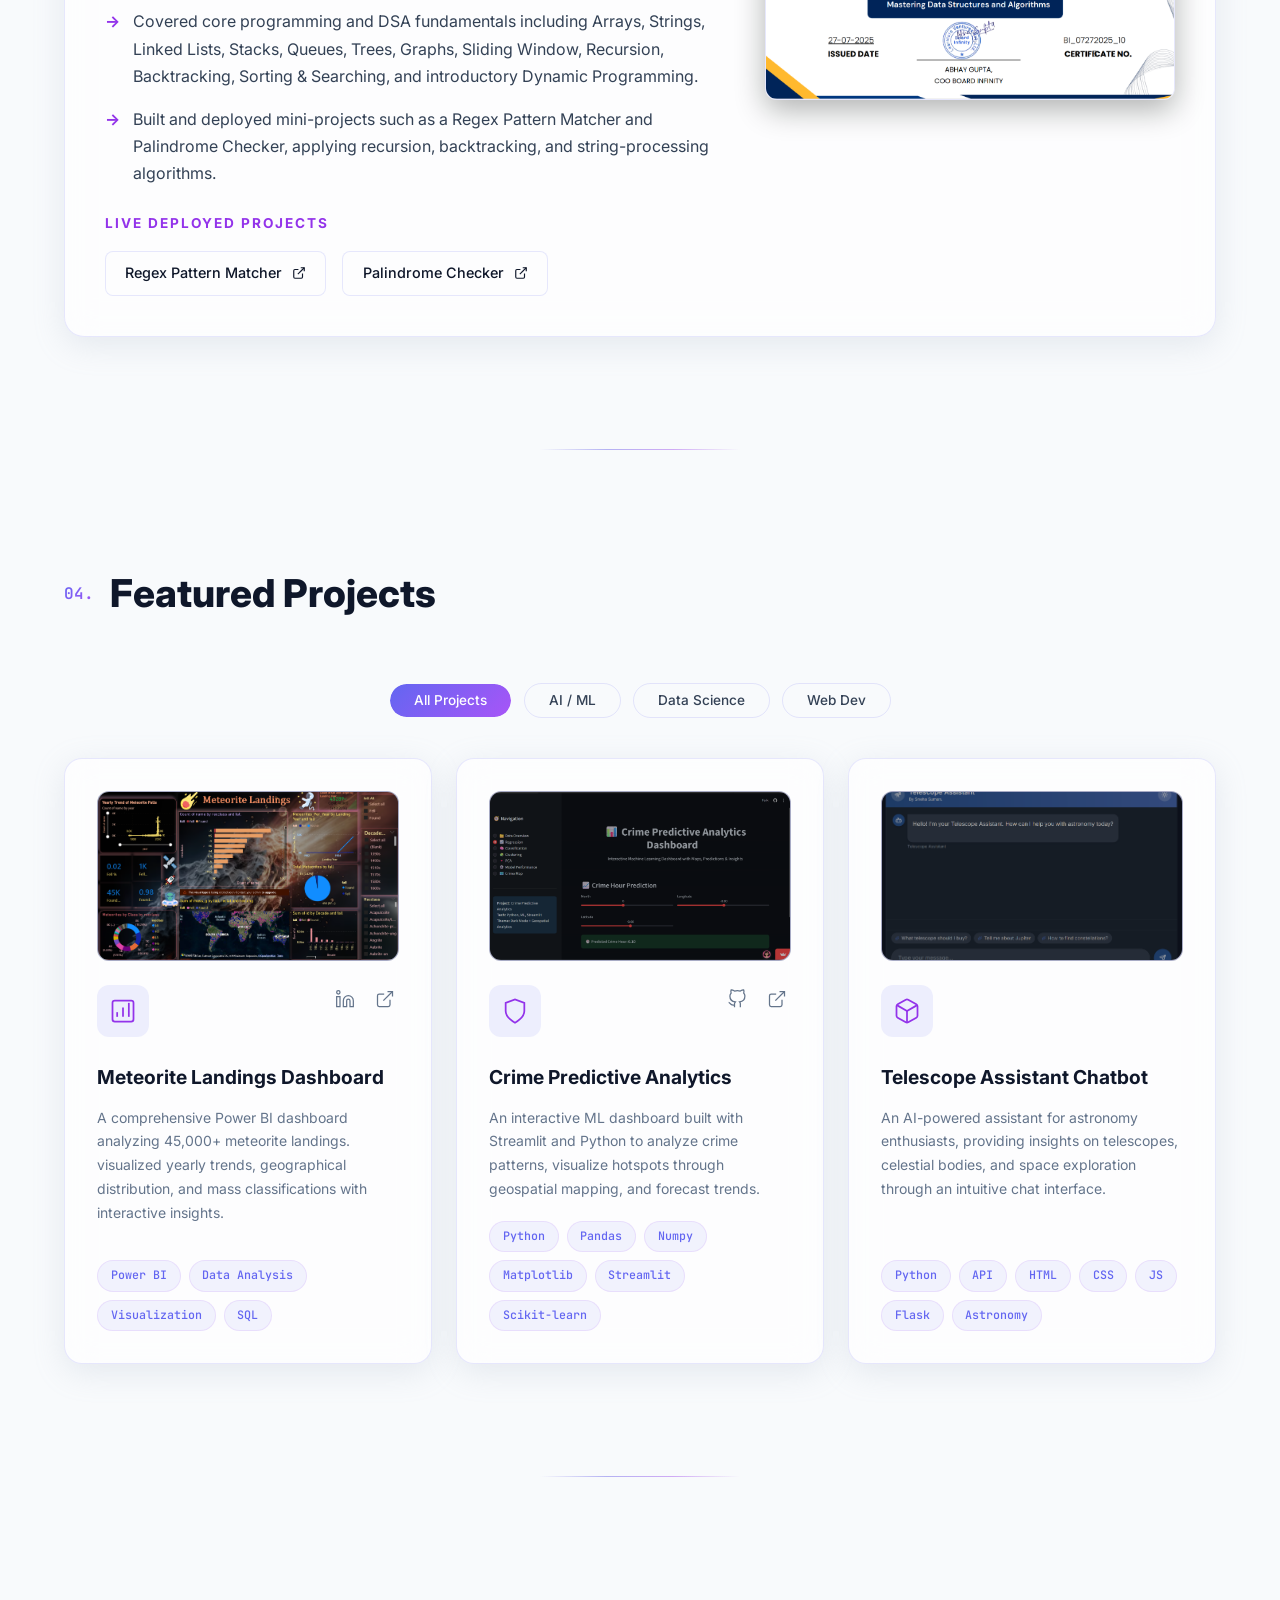
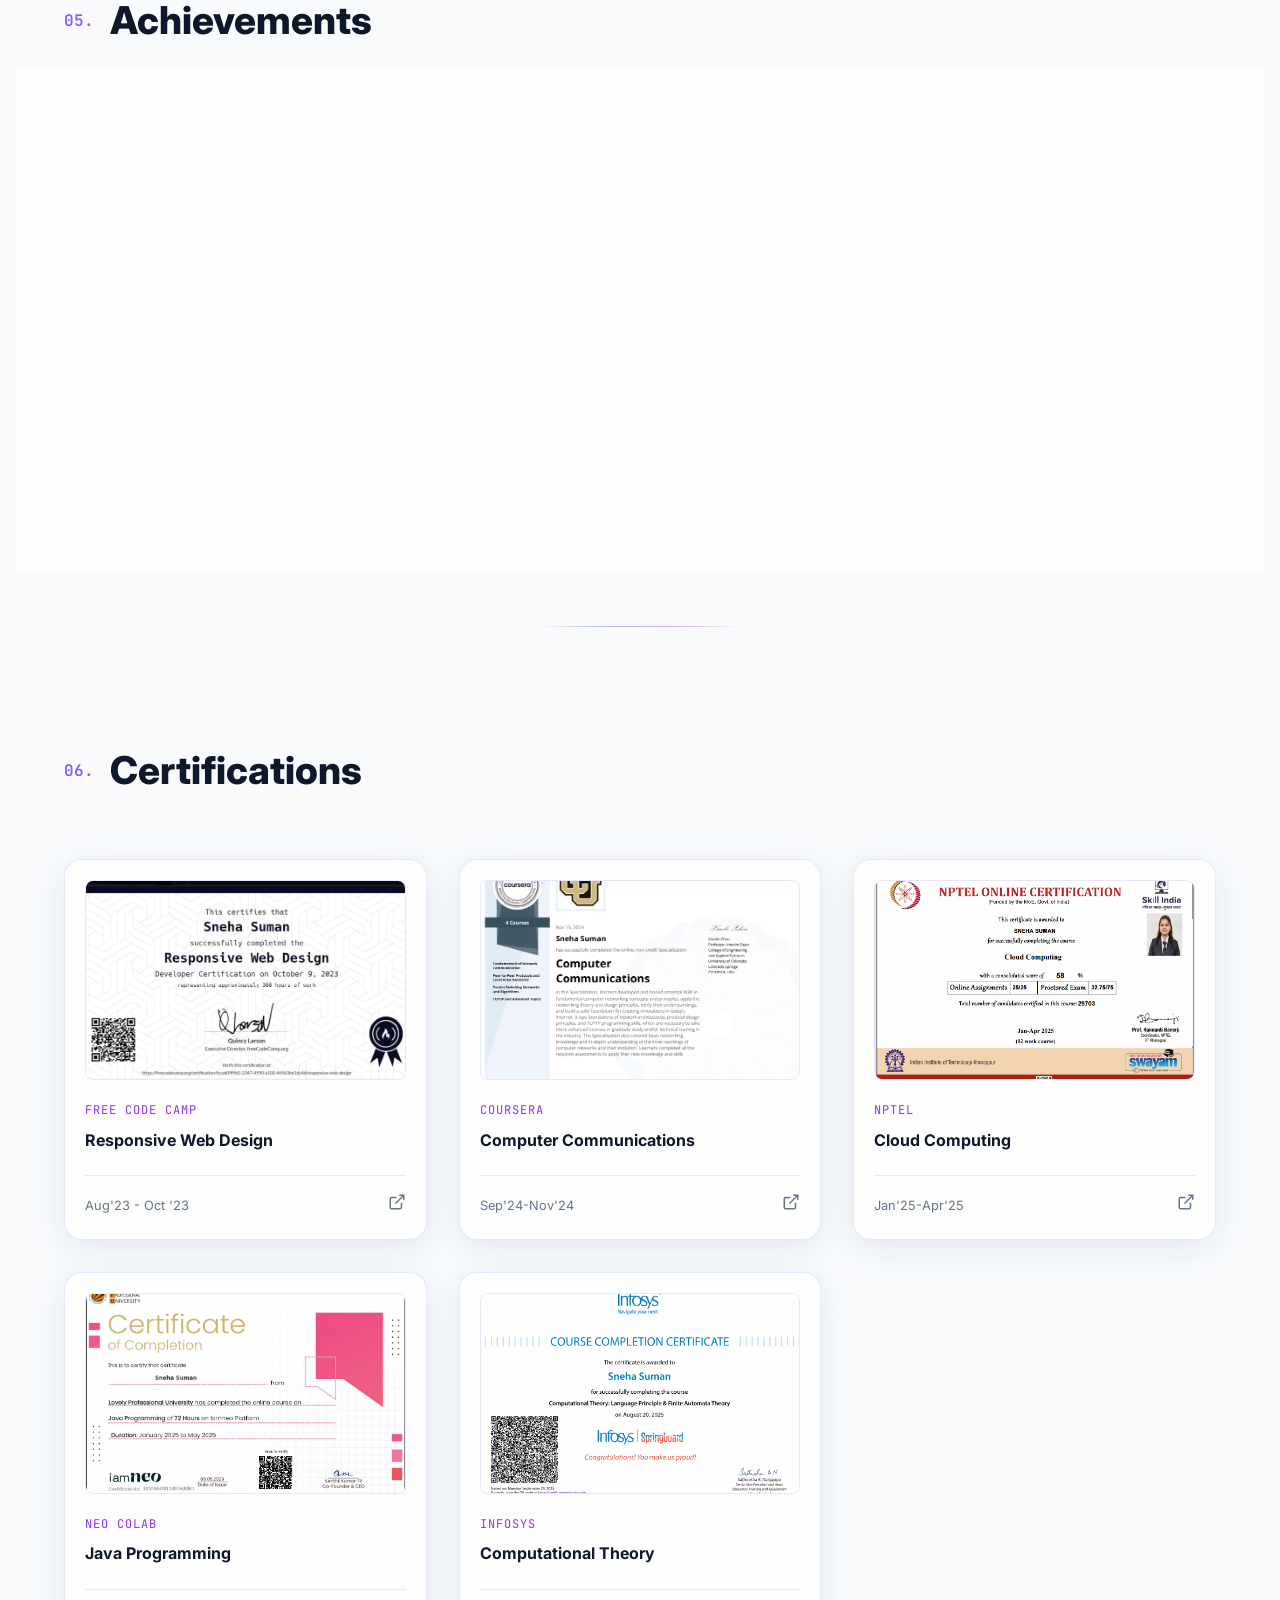
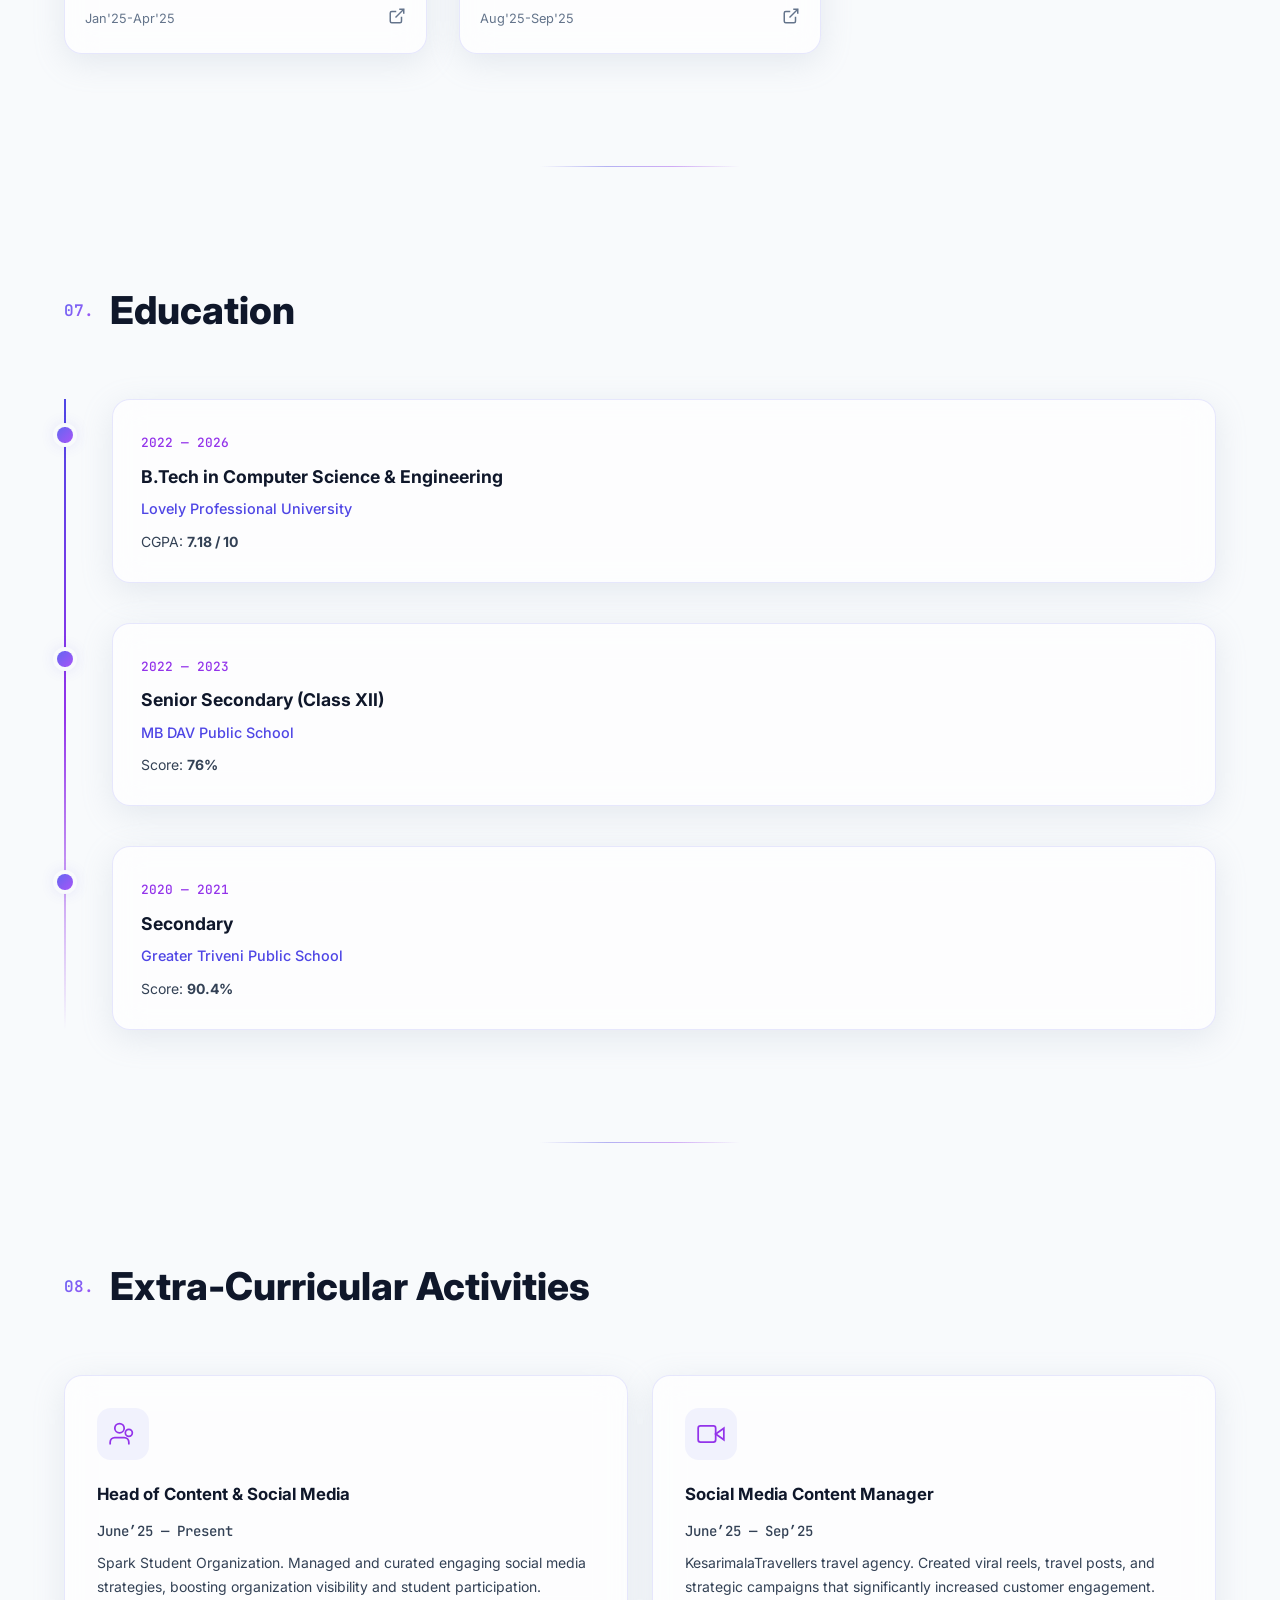
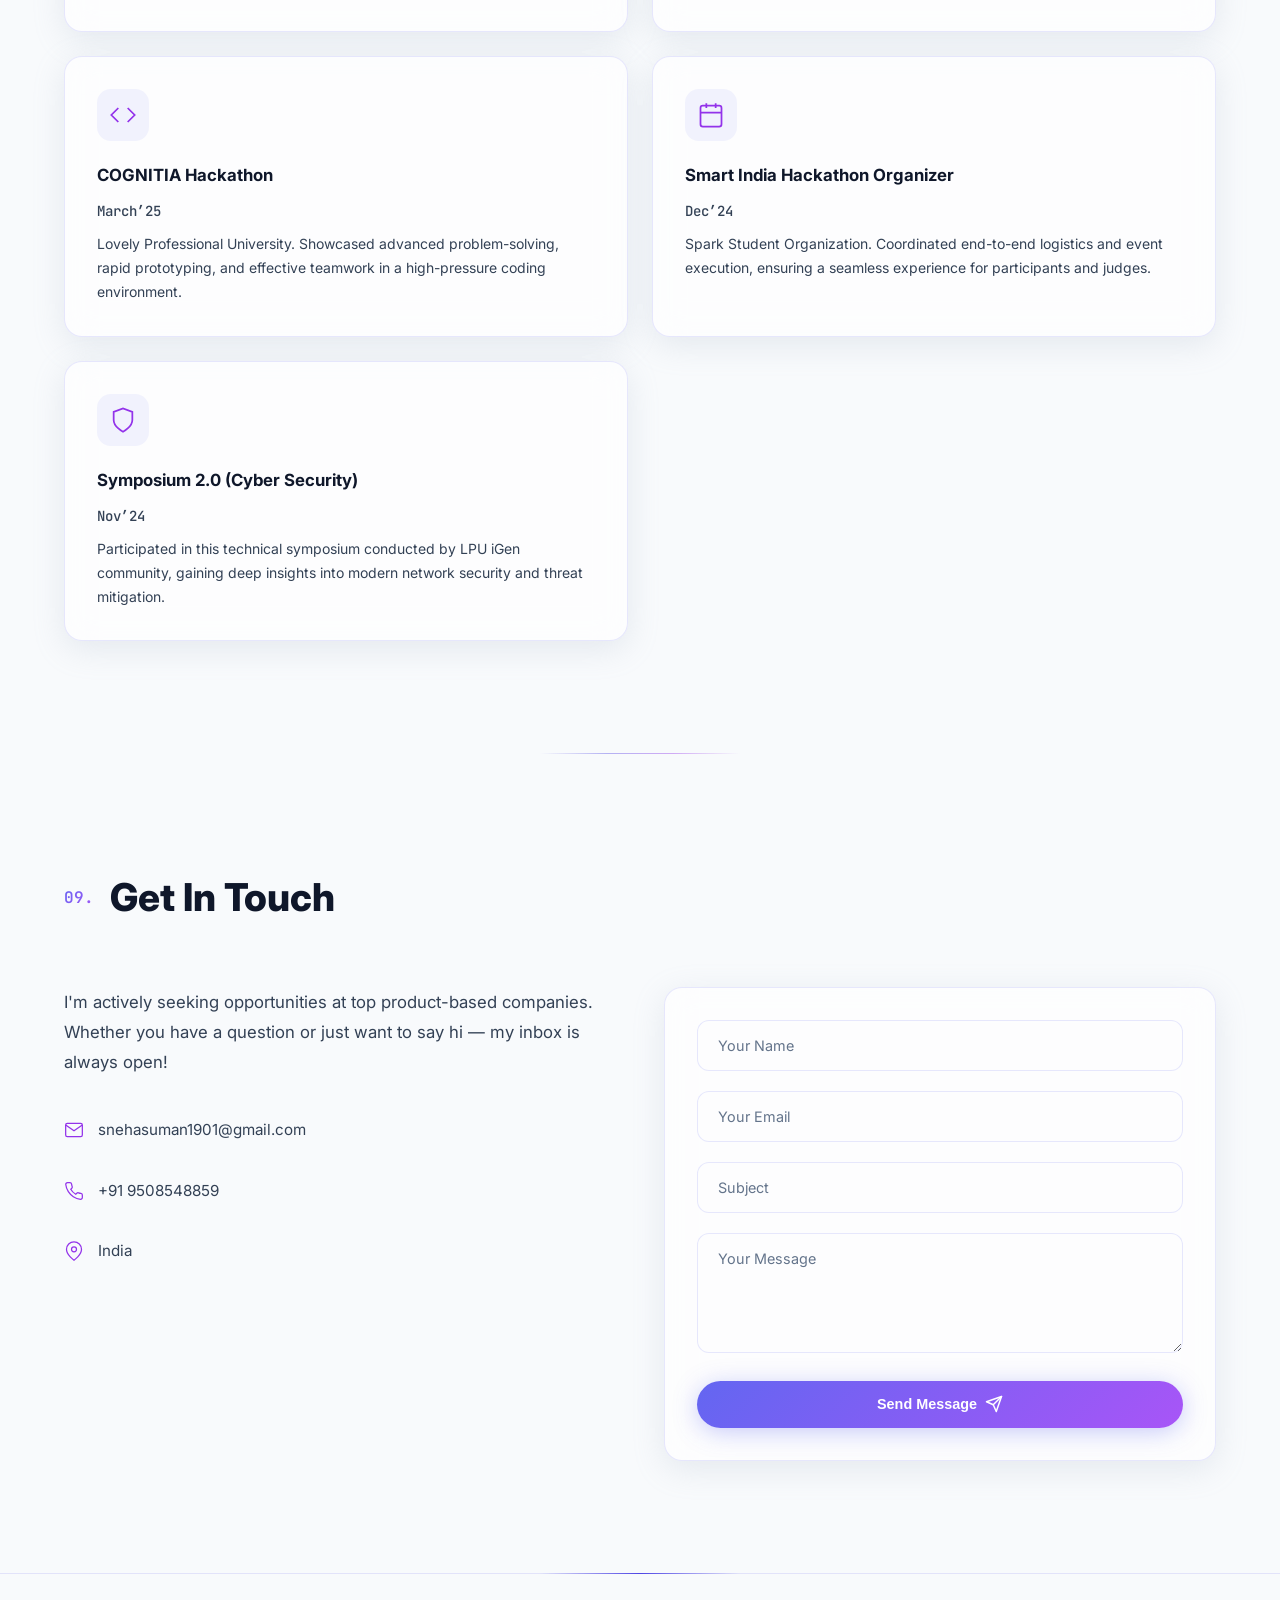
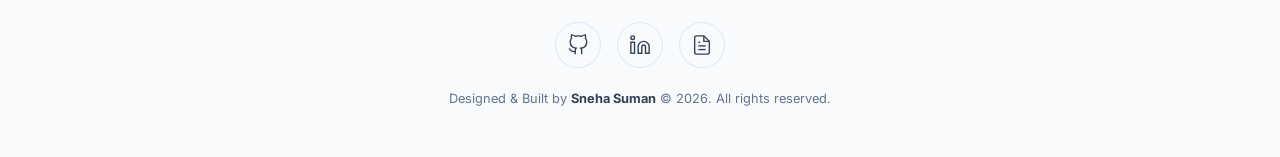
==== commit 086b953d: "Added my resume" ====
--- a/index.html
+++ b/index.html
@@ -73,7 +73,7 @@
                             <path d="m12 5 7 7-7 7" />
                         </svg>
                     </a>
-                    <a href="#" class="btn btn-outline magnetic" id="downloadResume">
+                    <a href="Resume.pdf" class="btn btn-outline magnetic" id="downloadResume">
                         <svg width="18" height="18" viewBox="0 0 24 24" fill="none" stroke="currentColor"
                             stroke-width="2" stroke-linecap="round" stroke-linejoin="round">
                             <path d="M21 15v4a2 2 0 0 1-2 2H5a2 2 0 0 1-2-2v-4" />
@@ -756,7 +756,7 @@
                             <circle cx="4" cy="4" r="2" />
                         </svg>
                     </a>
-                    <a href="#" class="social-link magnetic" title="Resume" target="_blank" rel="noopener">
+                    <a href="Resume.pdf" class="social-link magnetic" title="Resume" target="_blank" rel="noopener">
                         <svg width="22" height="22" viewBox="0 0 24 24" fill="none" stroke="currentColor"
                             stroke-width="1.5">
                             <path d="M14 2H6a2 2 0 0 0-2 2v16a2 2 0 0 0 2 2h12a2 2 0 0 0 2-2V8z" />
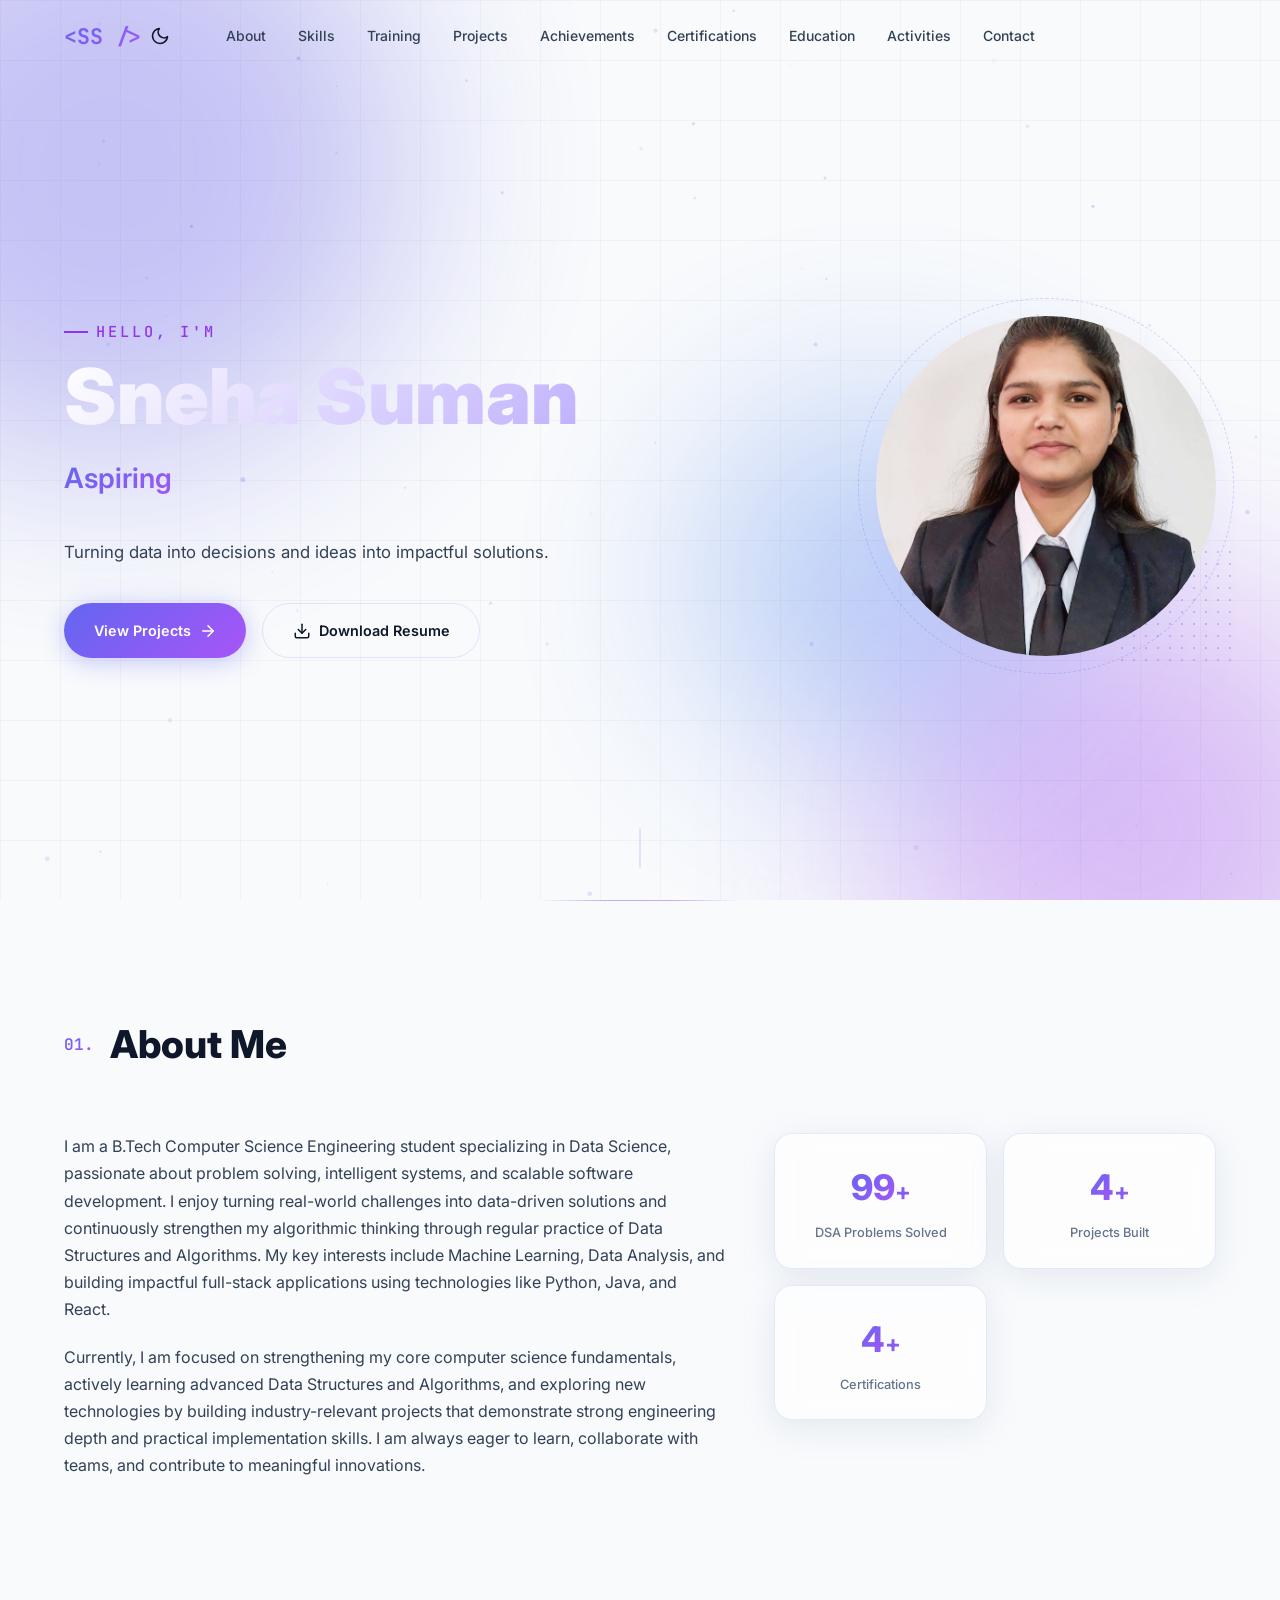
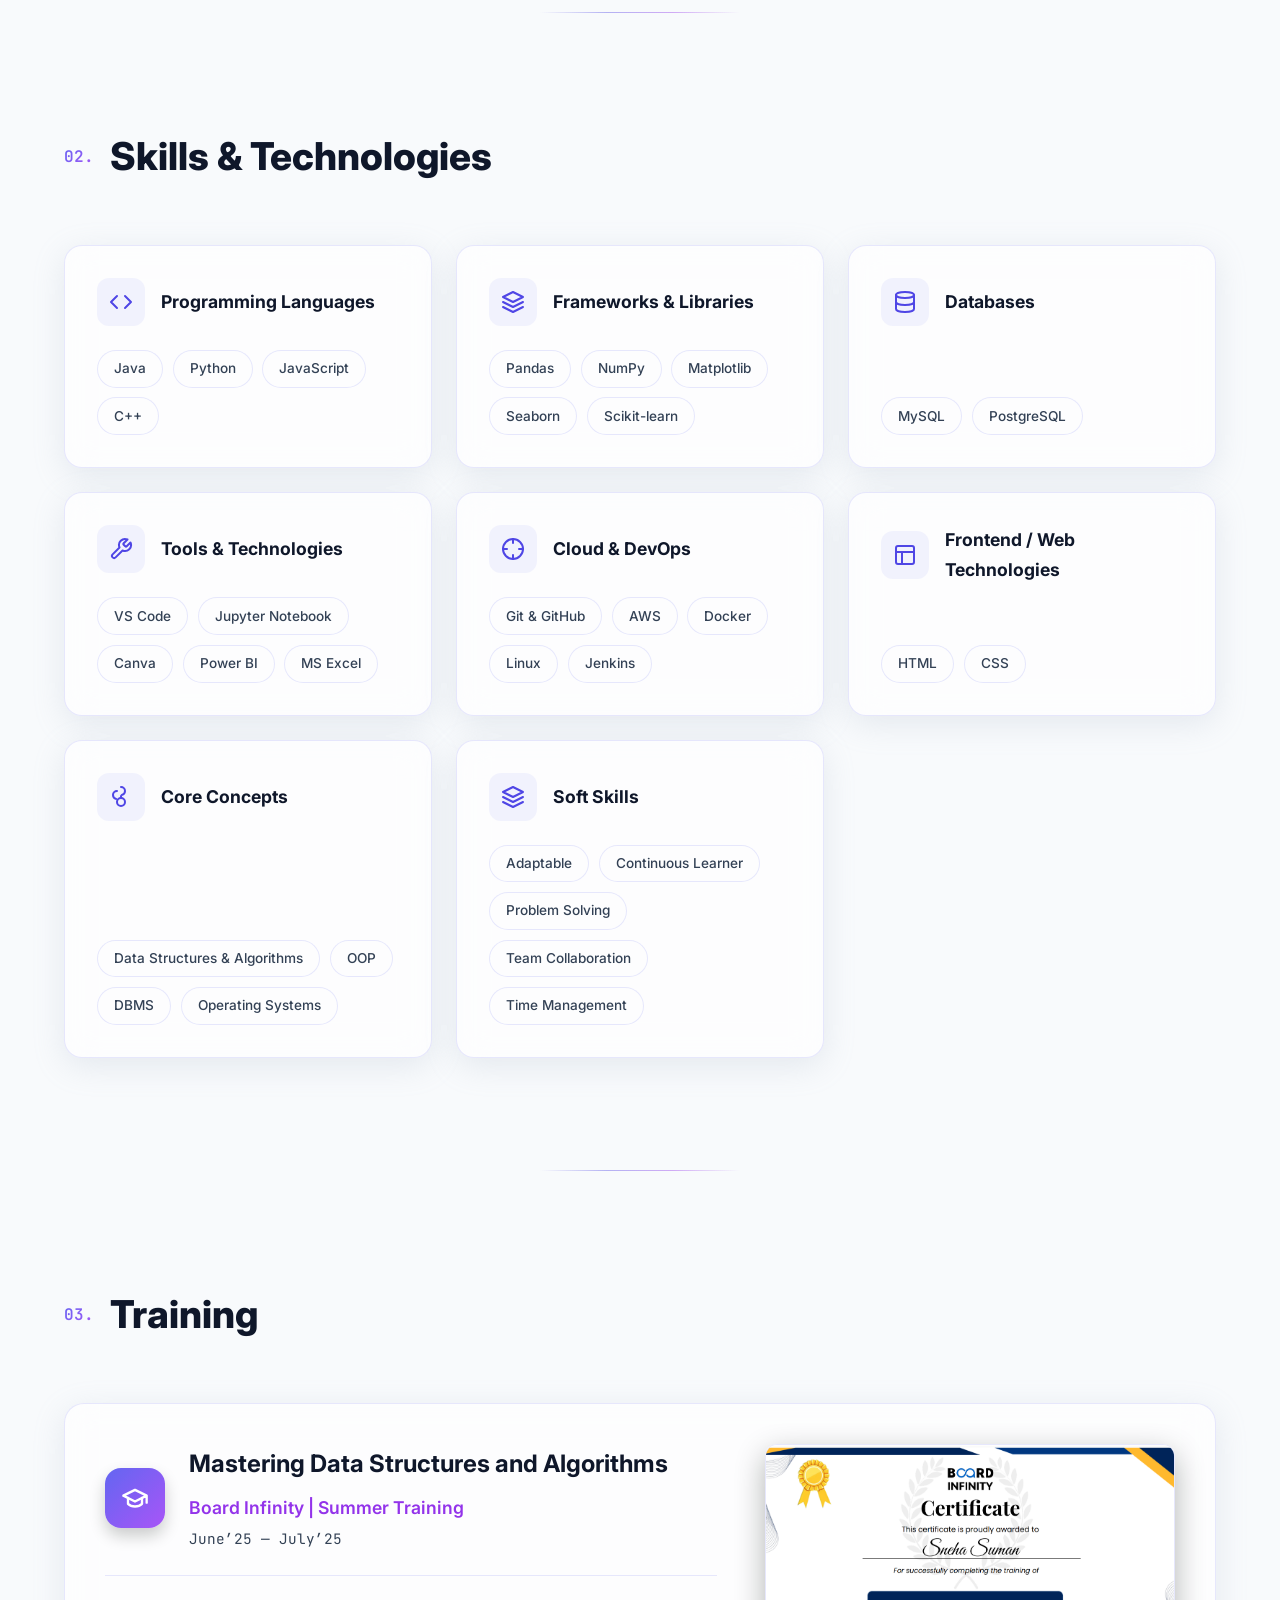
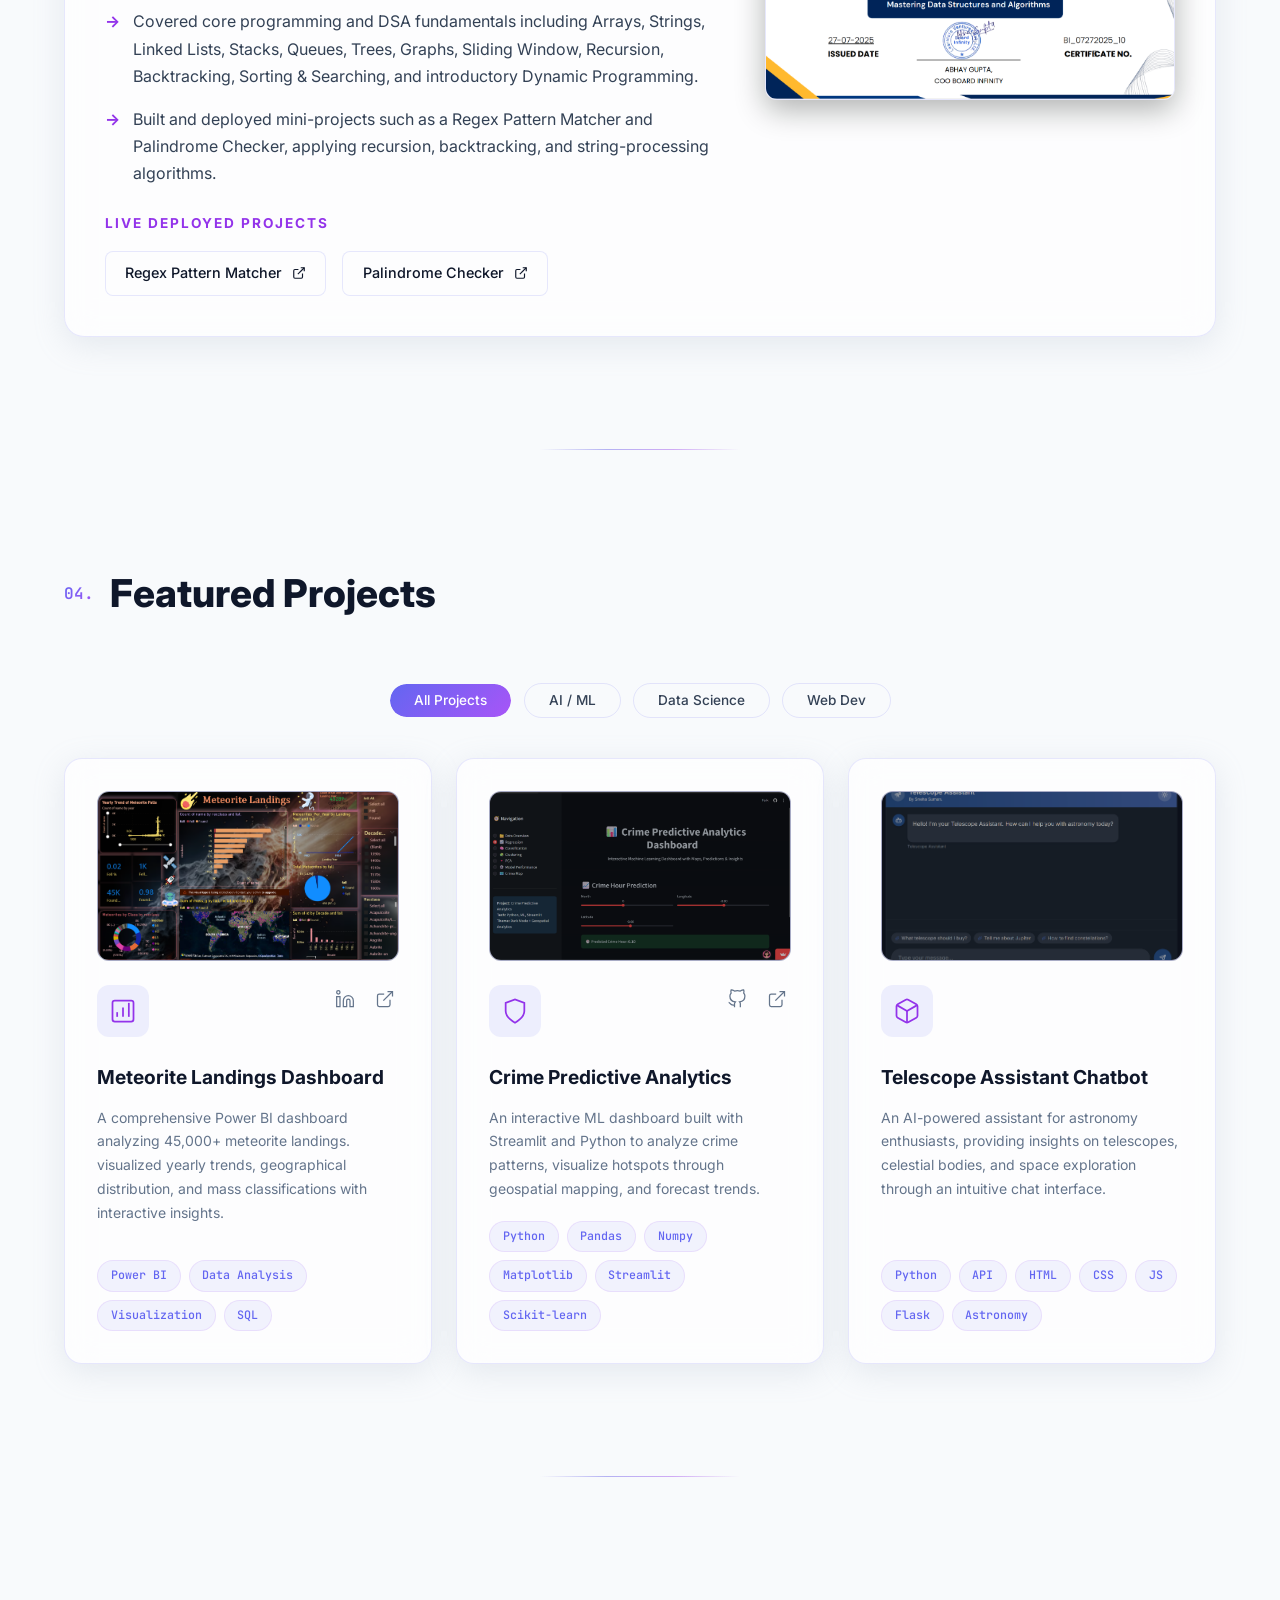
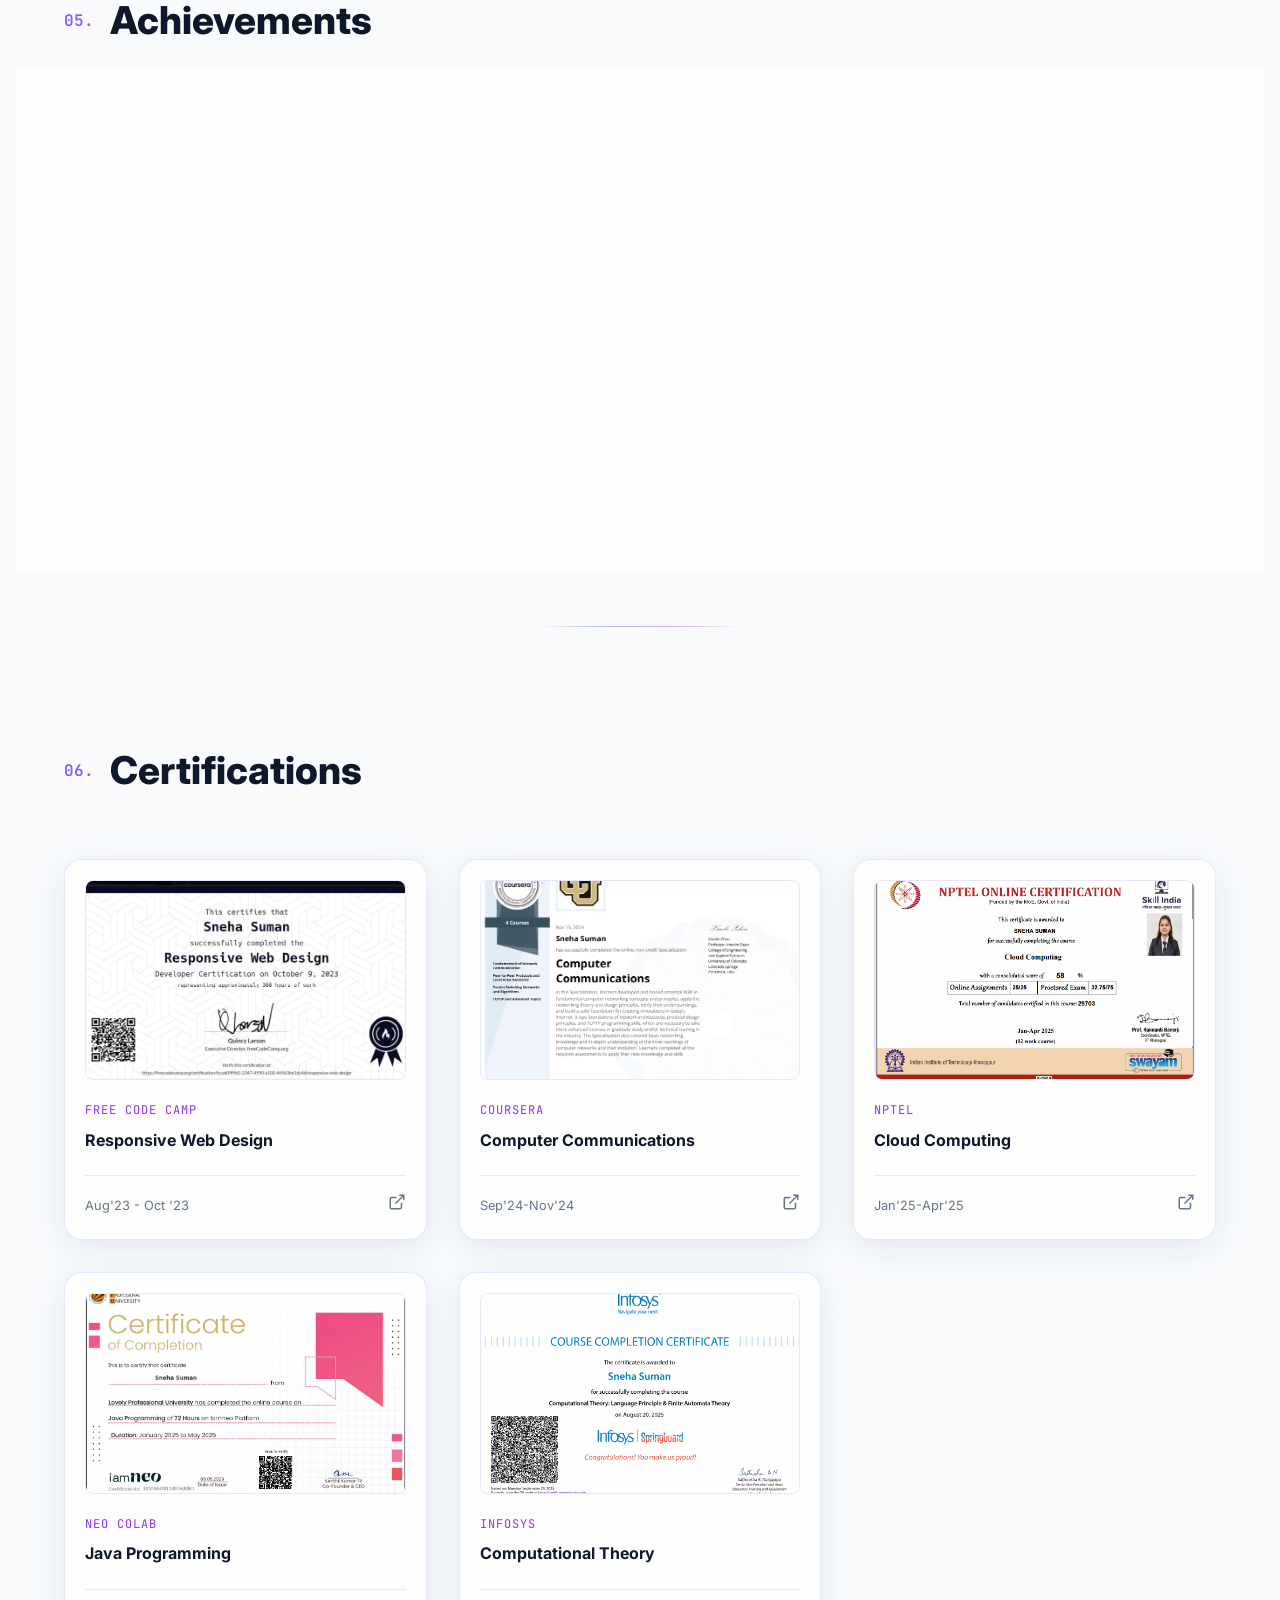
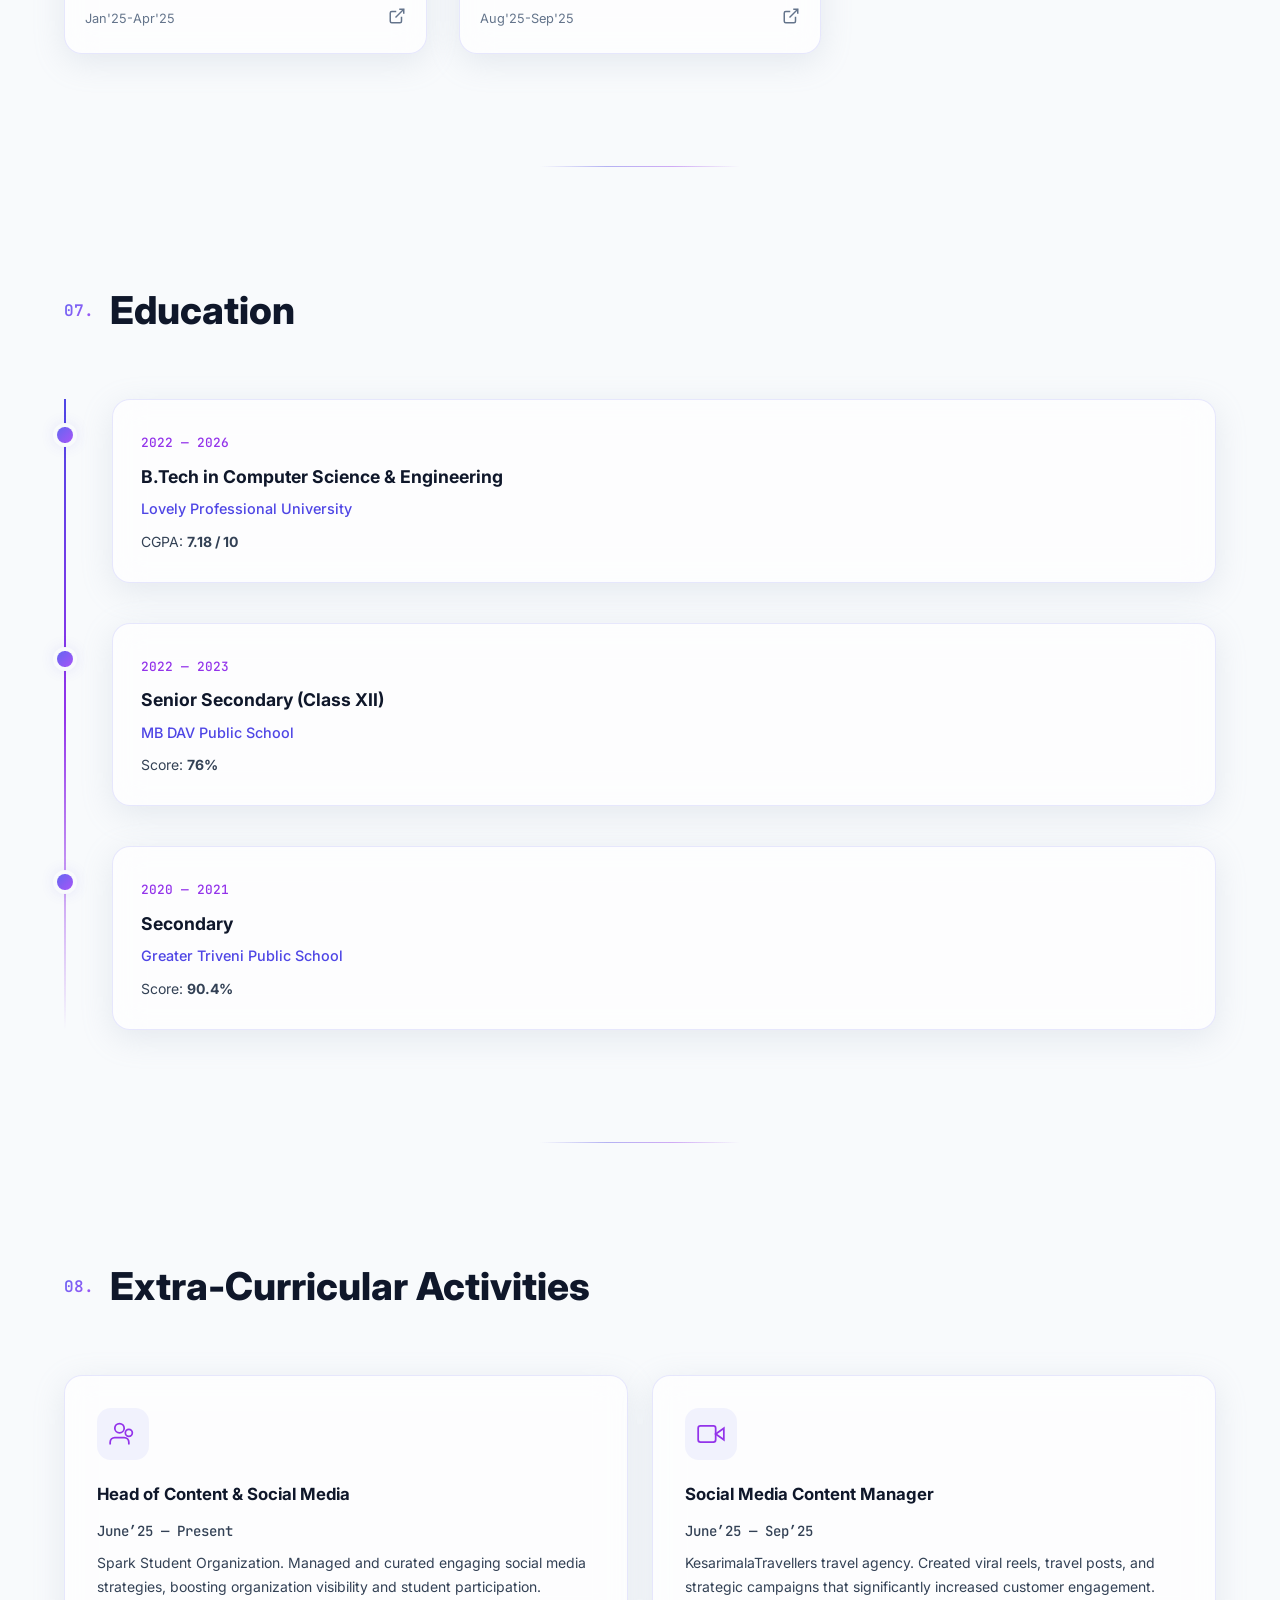
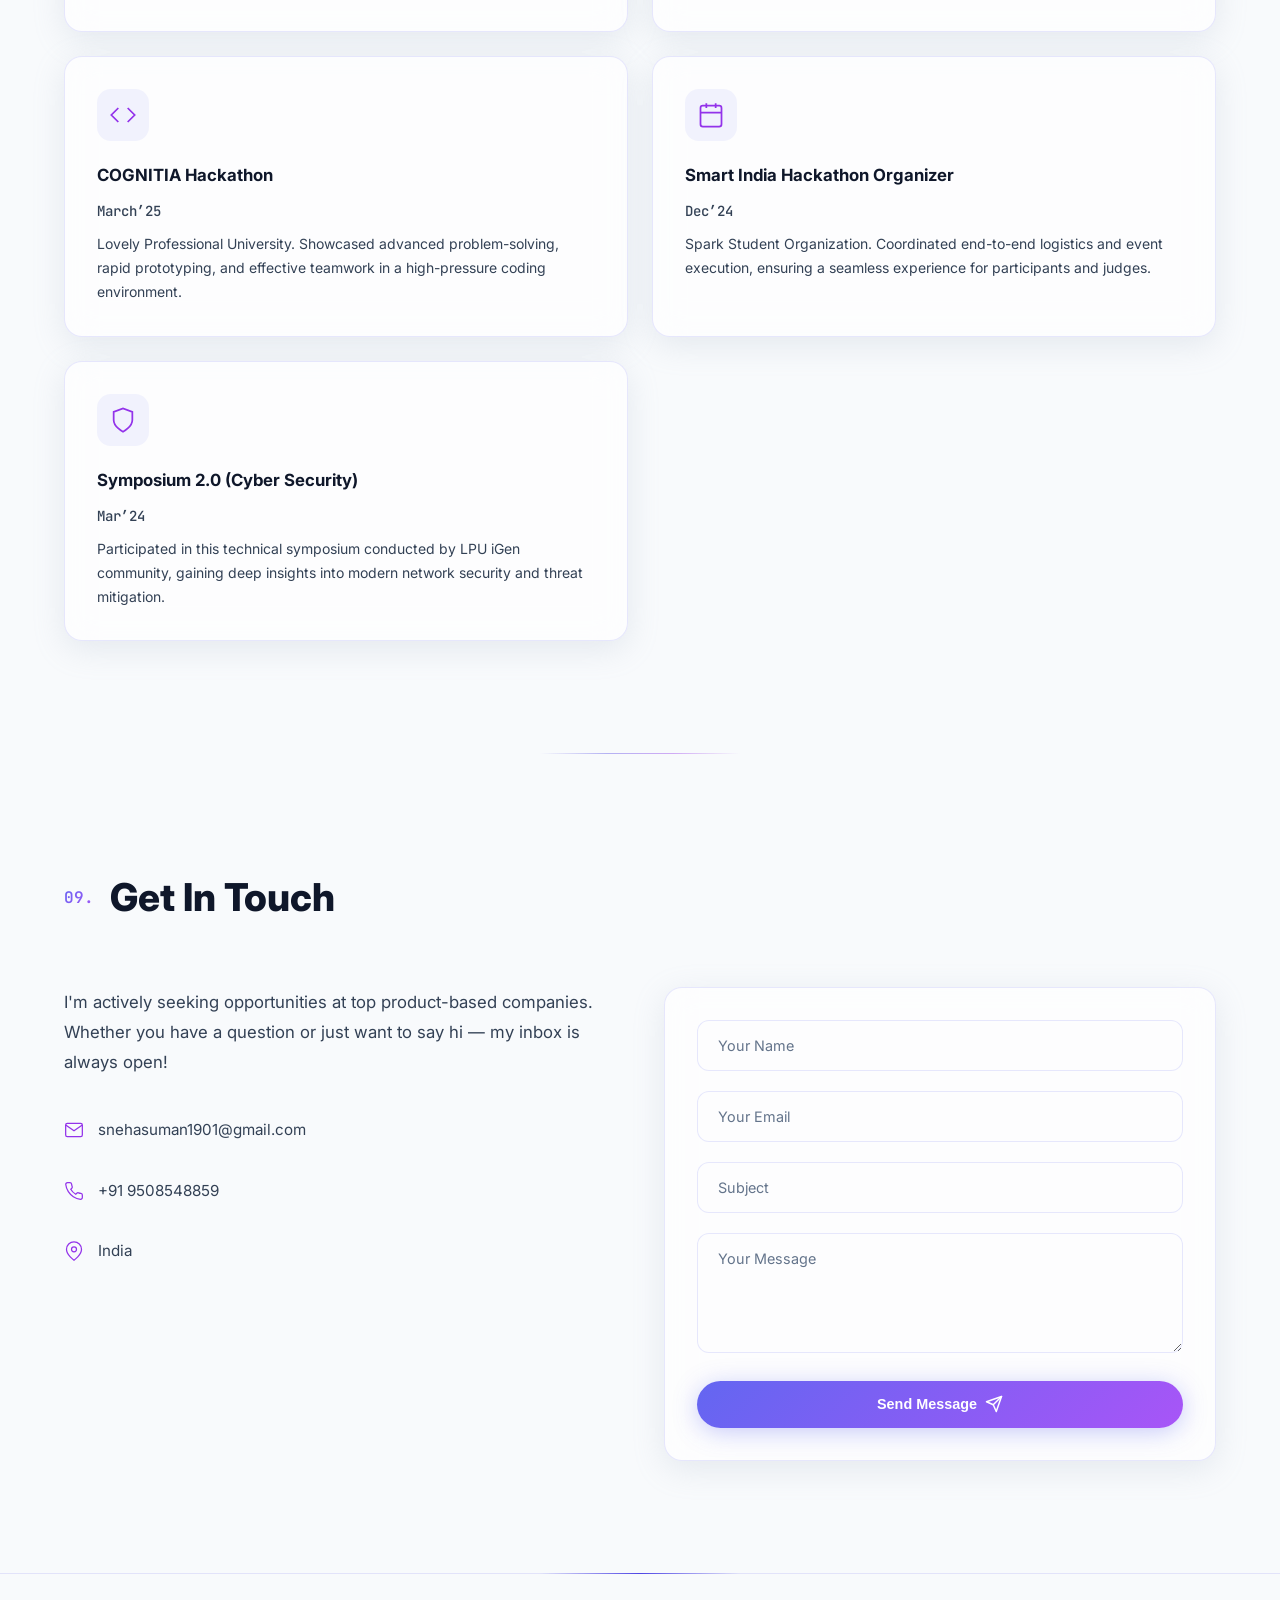
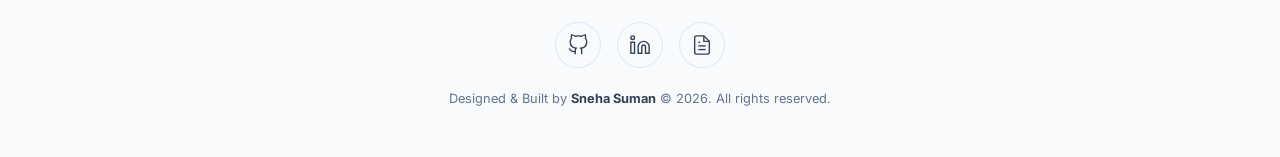
==== commit d5247f55: "Portfolio" ====
--- a/index.html
+++ b/index.html
@@ -664,7 +664,7 @@
                         </svg>
                     </div>
                     <h3>Symposium 2.0 (Cyber Security)</h3>
-                    <p class="timeline-date">Nov’24</p>
+                    <p class="timeline-date">Mar’24</p>
                     <p>Participated in this technical symposium conducted by LPU iGen community, gaining deep insights into modern network security and threat mitigation.</p>
                 </div>
             </div>
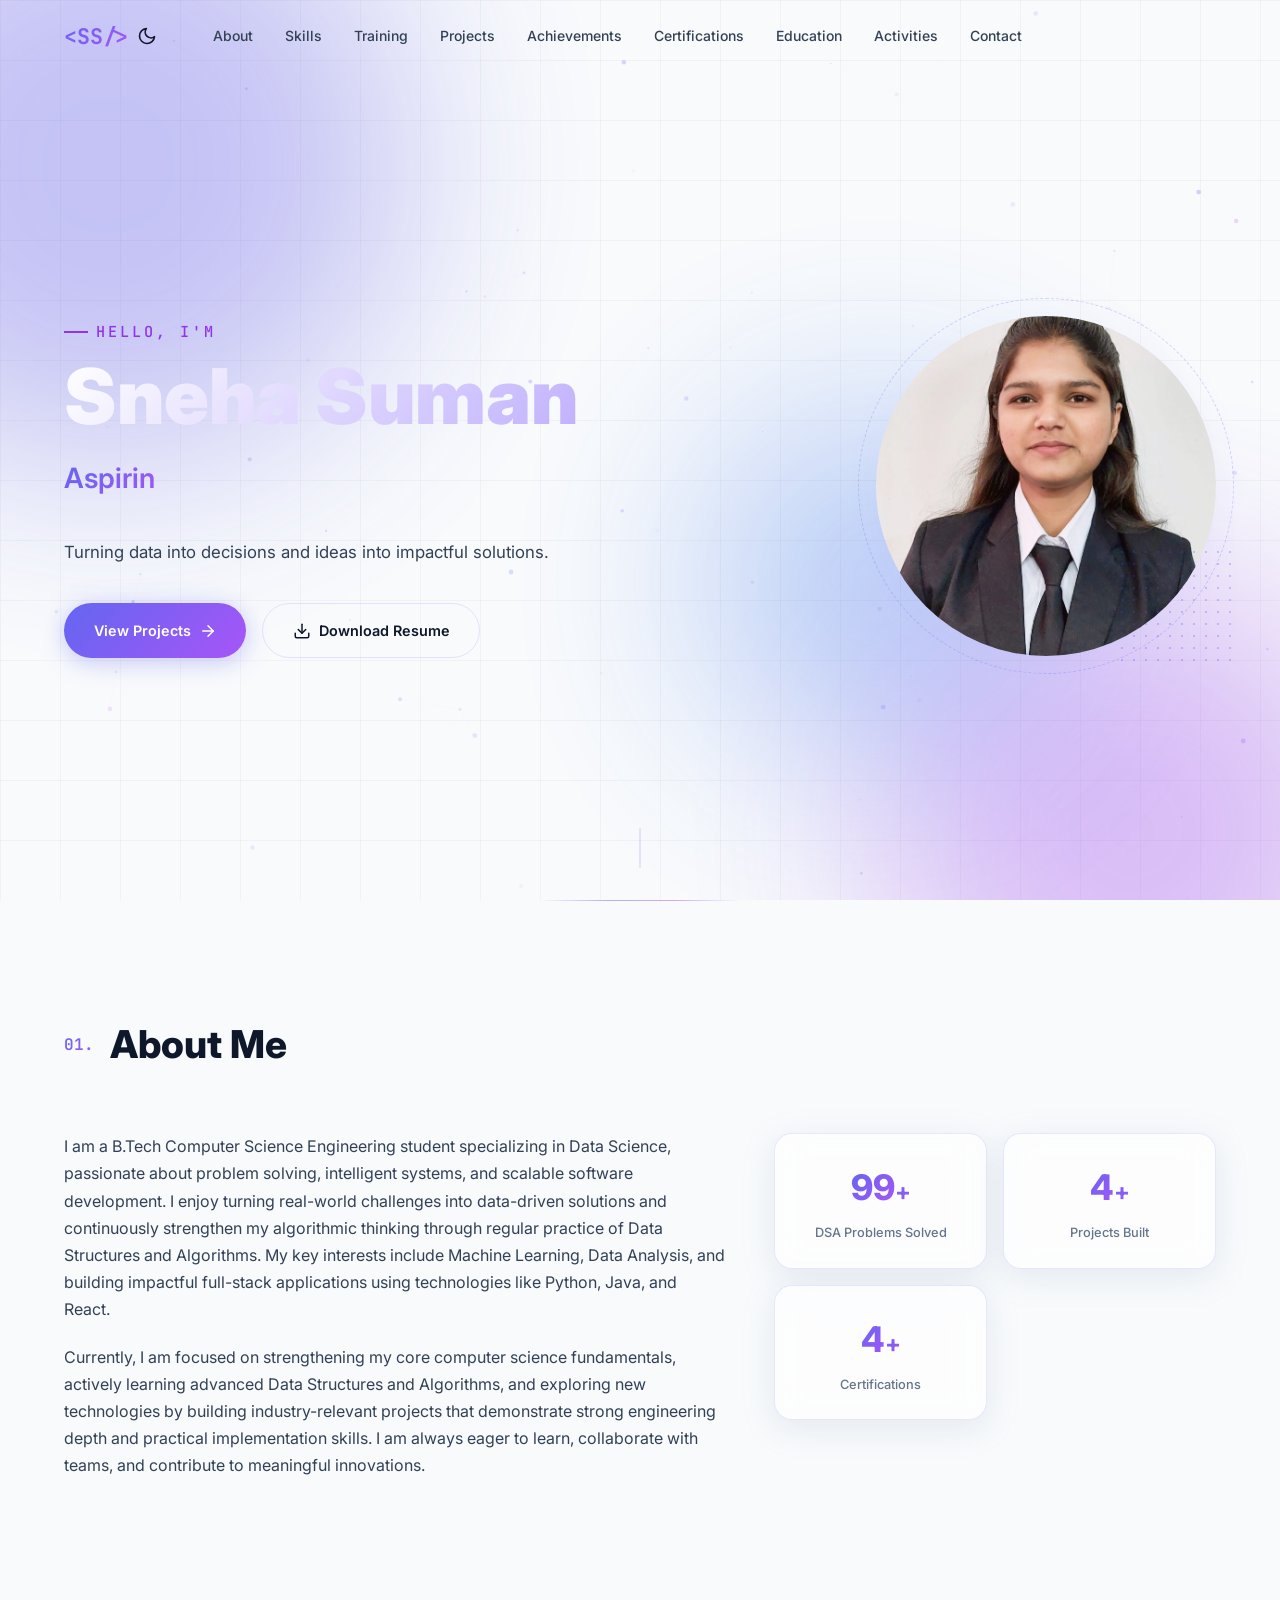
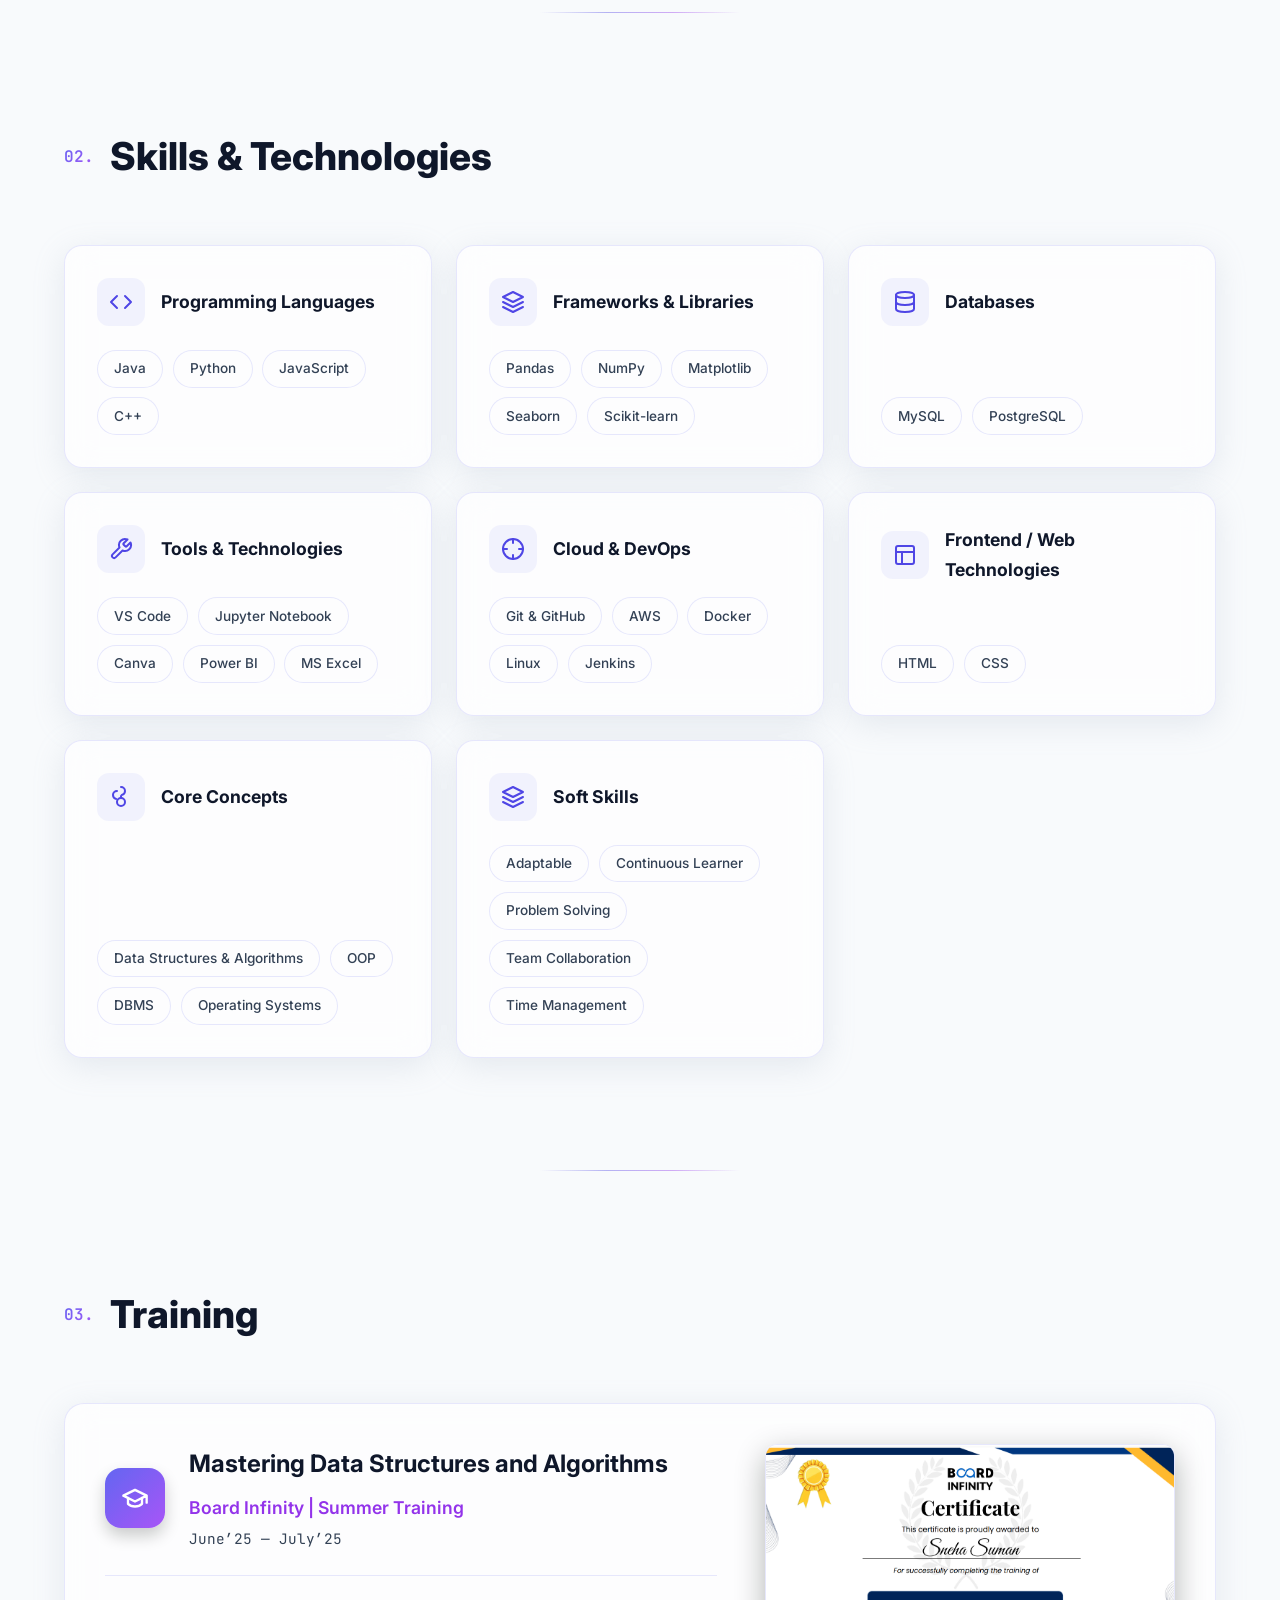
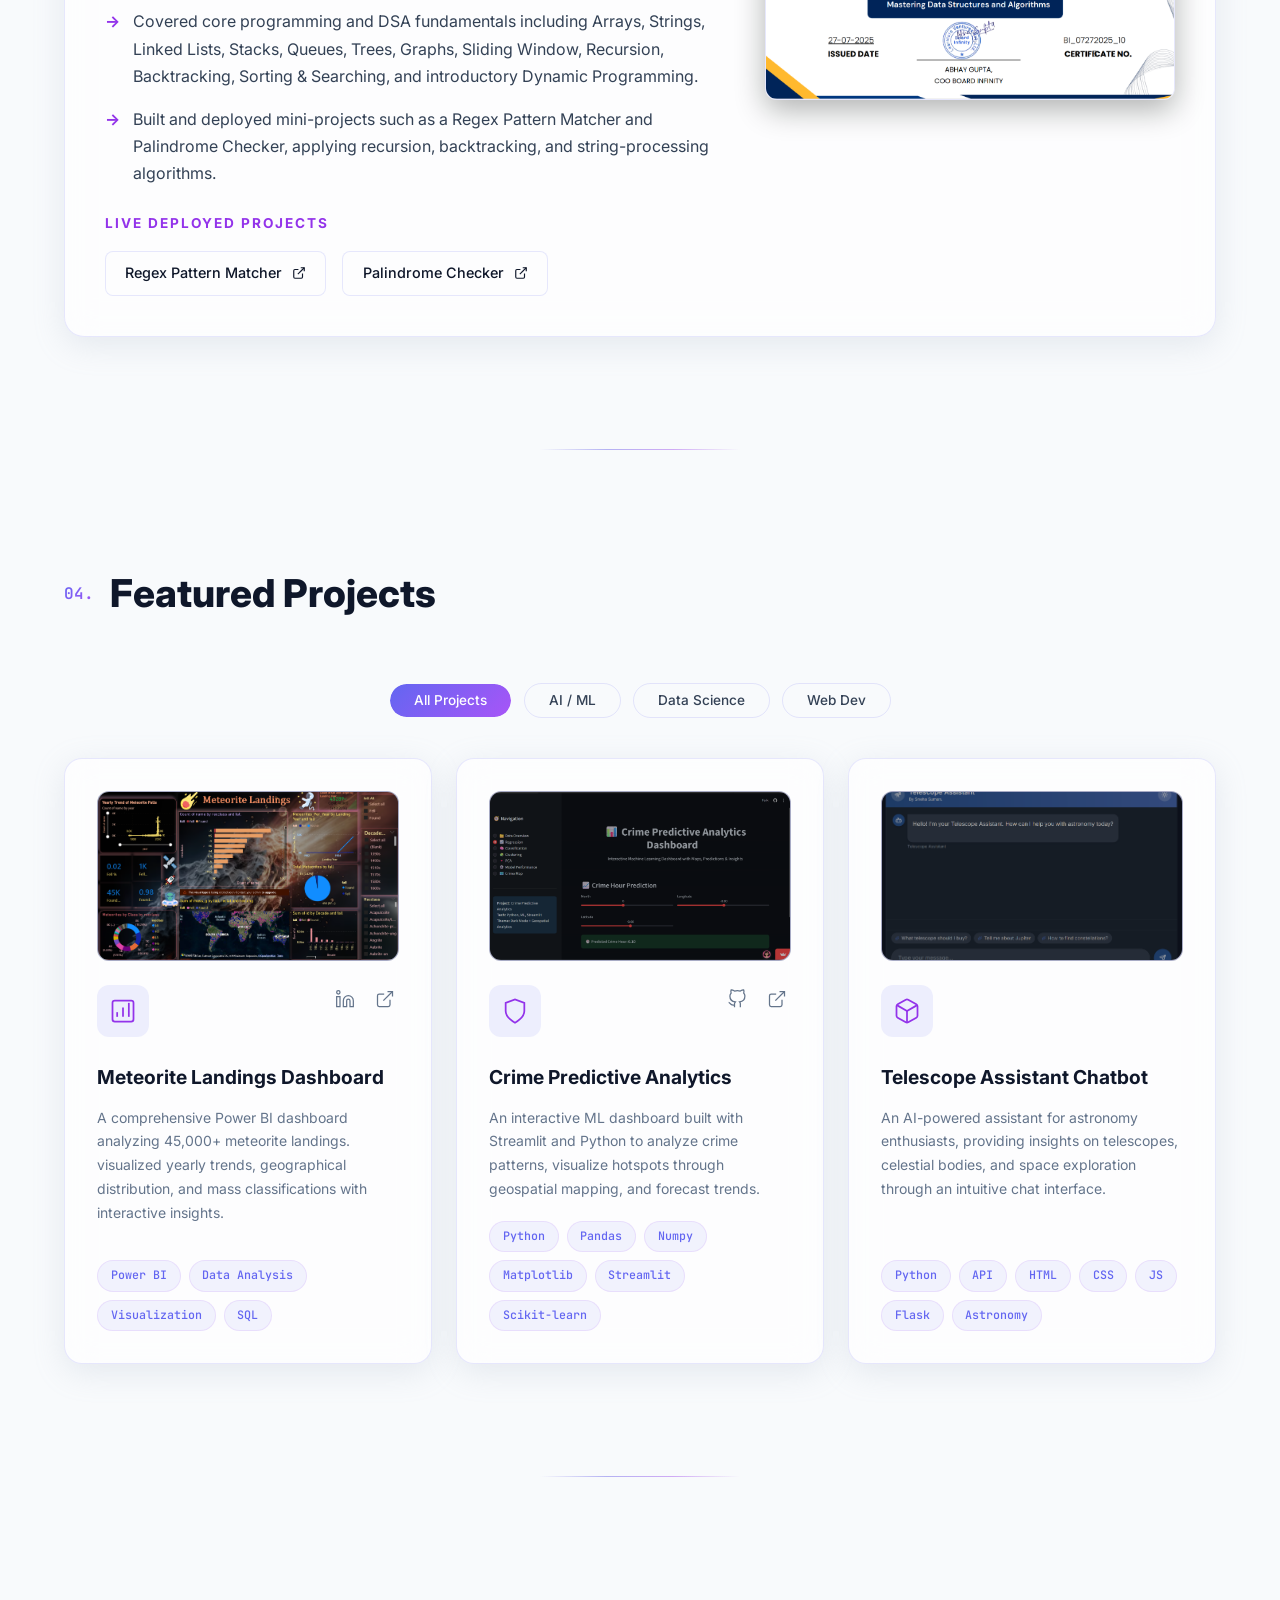
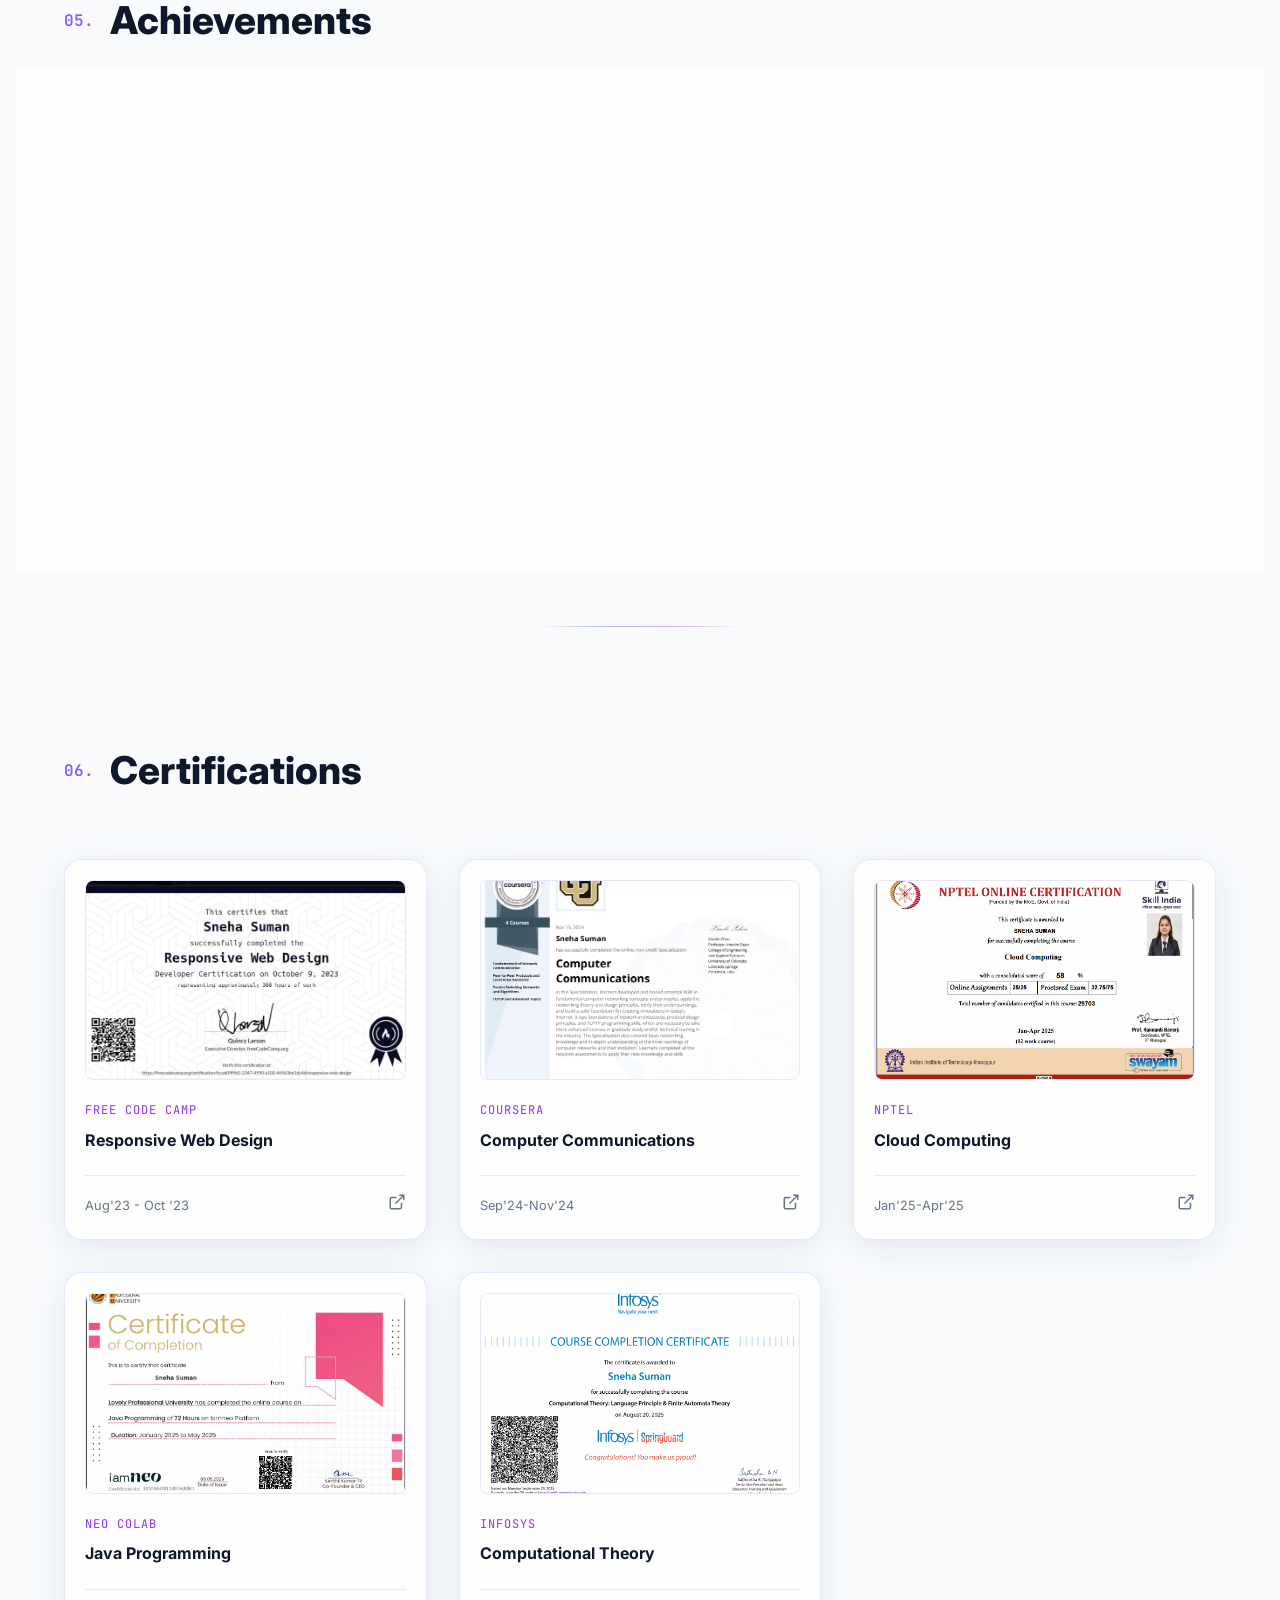
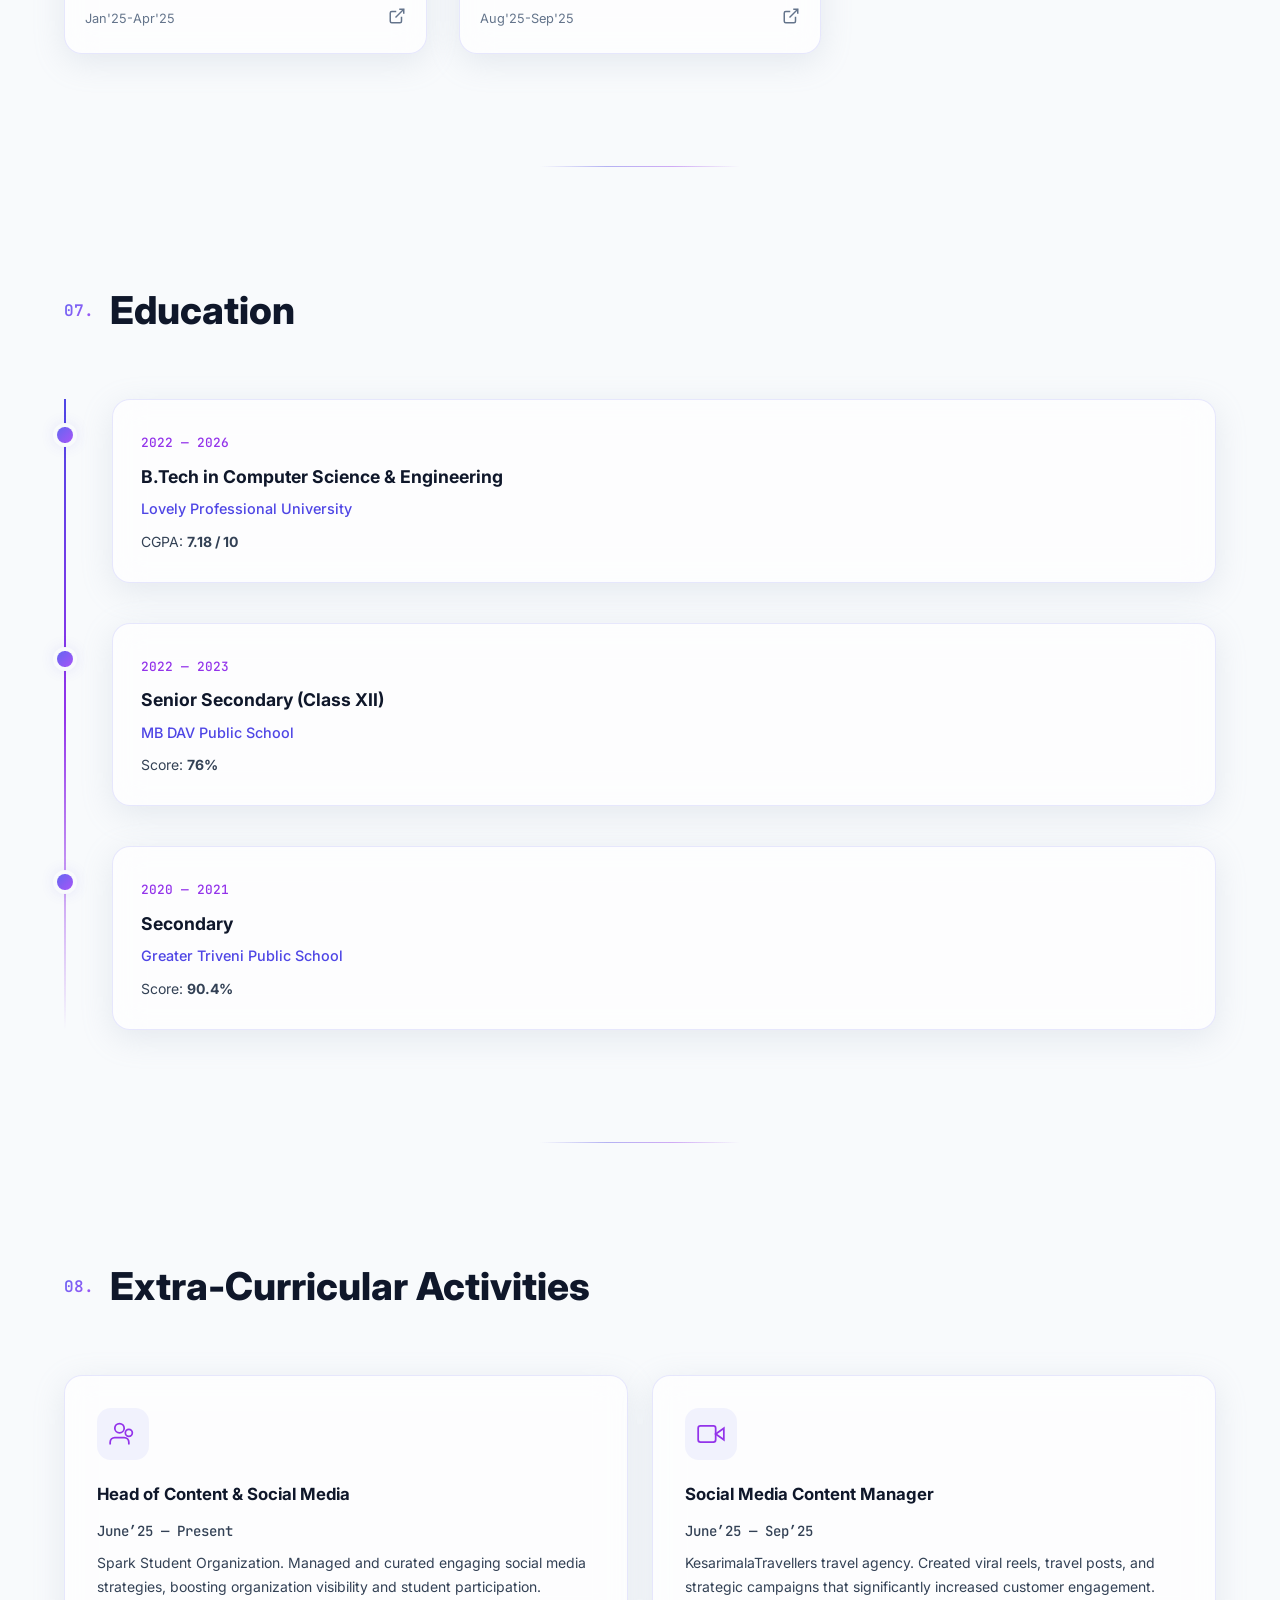
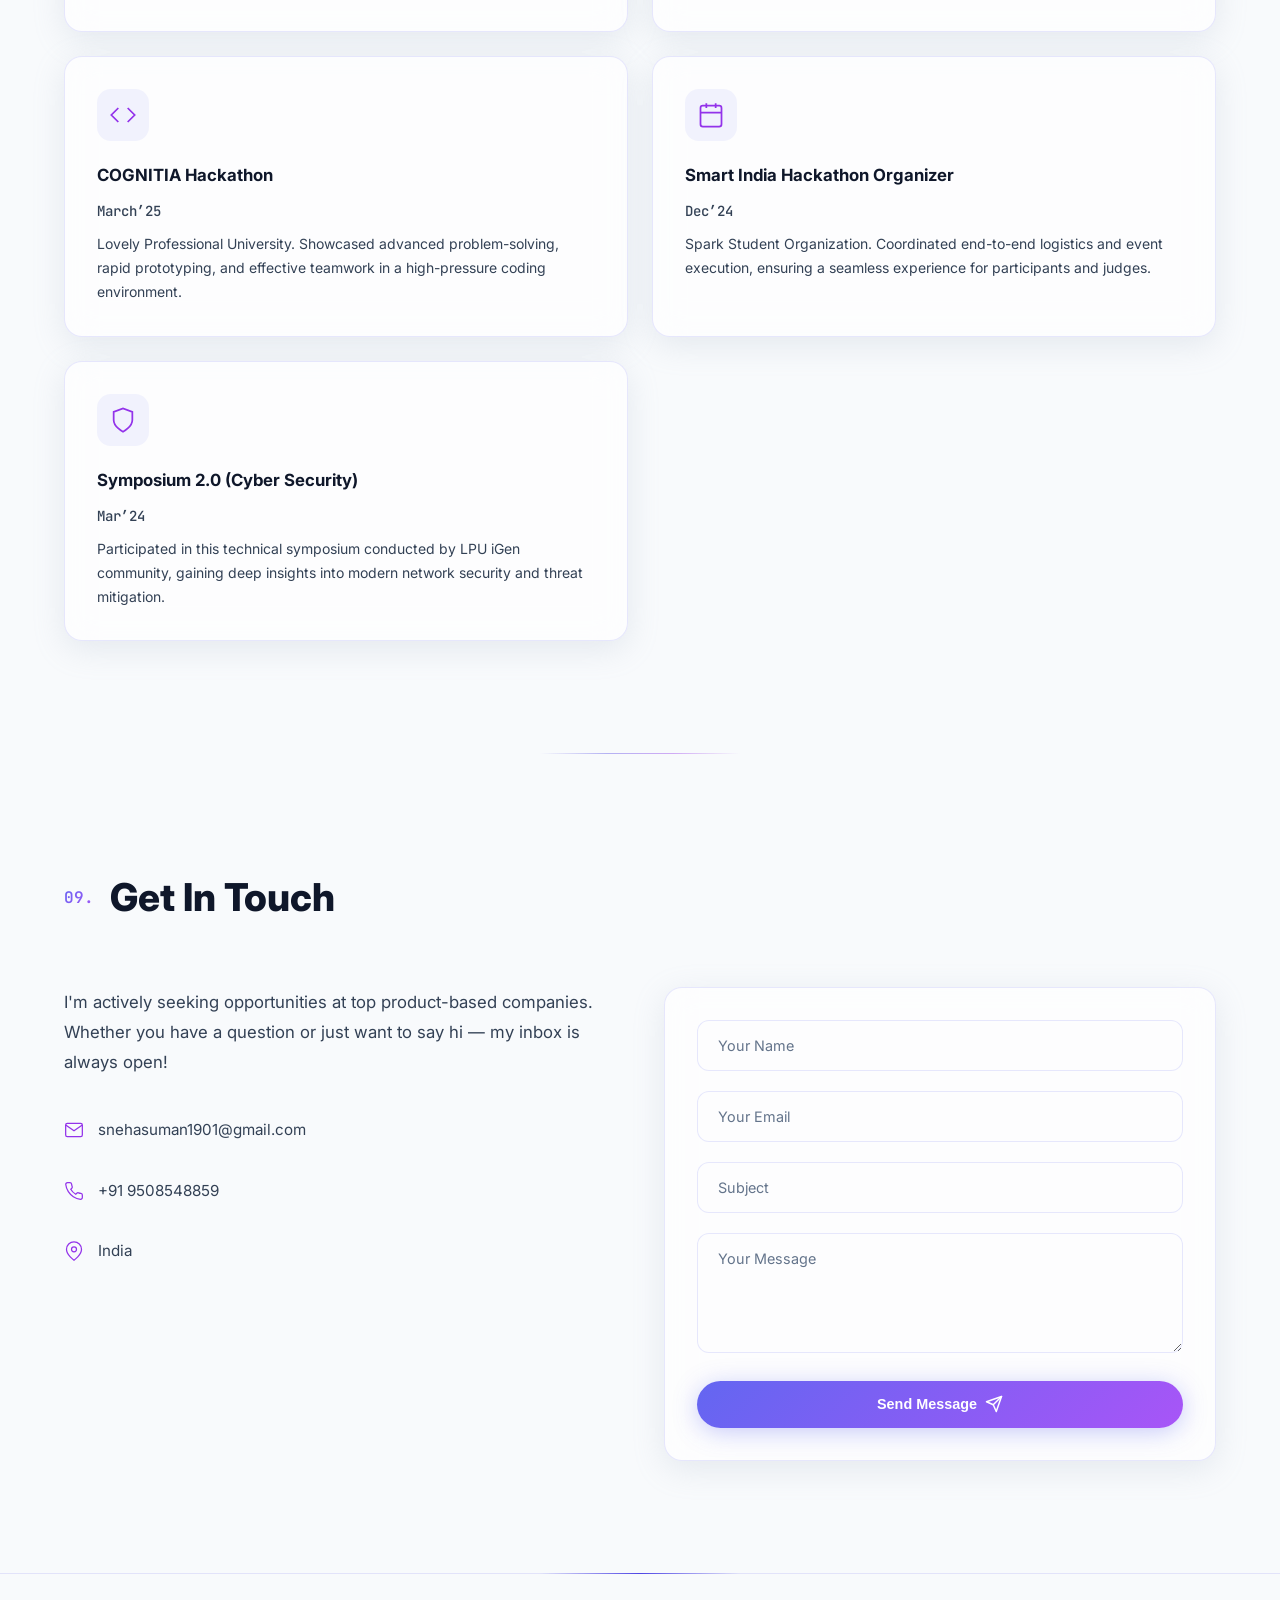
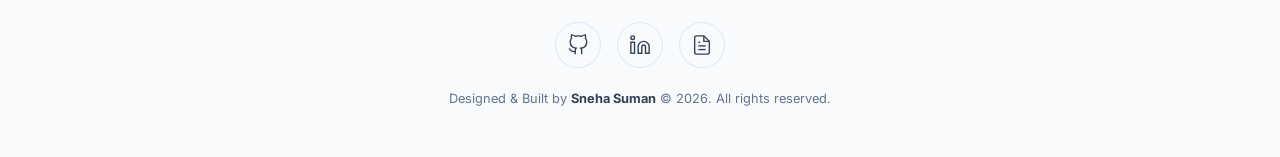
==== commit 840de72d: "Portfolio" ====
--- a/index.html
+++ b/index.html
@@ -25,7 +25,7 @@
     <!-- ========== NAVBAR ========== -->
     <nav class="navbar" id="navbar">
         <div class="nav-container">
-            <a href="#hero" class="nav-logo magnetic">&lt;SS /&gt;</a>
+            <a href="#hero" class="nav-logo magnetic">&lt;SS/&gt;</a>
             <div class="nav-controls">
                 <button class="theme-toggle" id="themeToggle" aria-label="Toggle theme">
                     <svg class="sun-icon" width="20" height="20" viewBox="0 0 24 24" fill="none" stroke="currentColor" stroke-width="2" stroke-linecap="round" stroke-linejoin="round"><circle cx="12" cy="12" r="5"/><line x1="12" y1="1" x2="12" y2="3"/><line x1="12" y1="21" x2="12" y2="23"/><line x1="4.22" y1="4.22" x2="5.64" y2="5.64"/><line x1="18.36" y1="18.36" x2="19.78" y2="19.78"/><line x1="1" y1="12" x2="3" y2="12"/><line x1="21" y1="12" x2="23" y2="12"/><line x1="4.22" y1="19.78" x2="5.64" y2="18.36"/><line x1="18.36" y1="5.64" x2="19.78" y2="4.22"/></svg>
